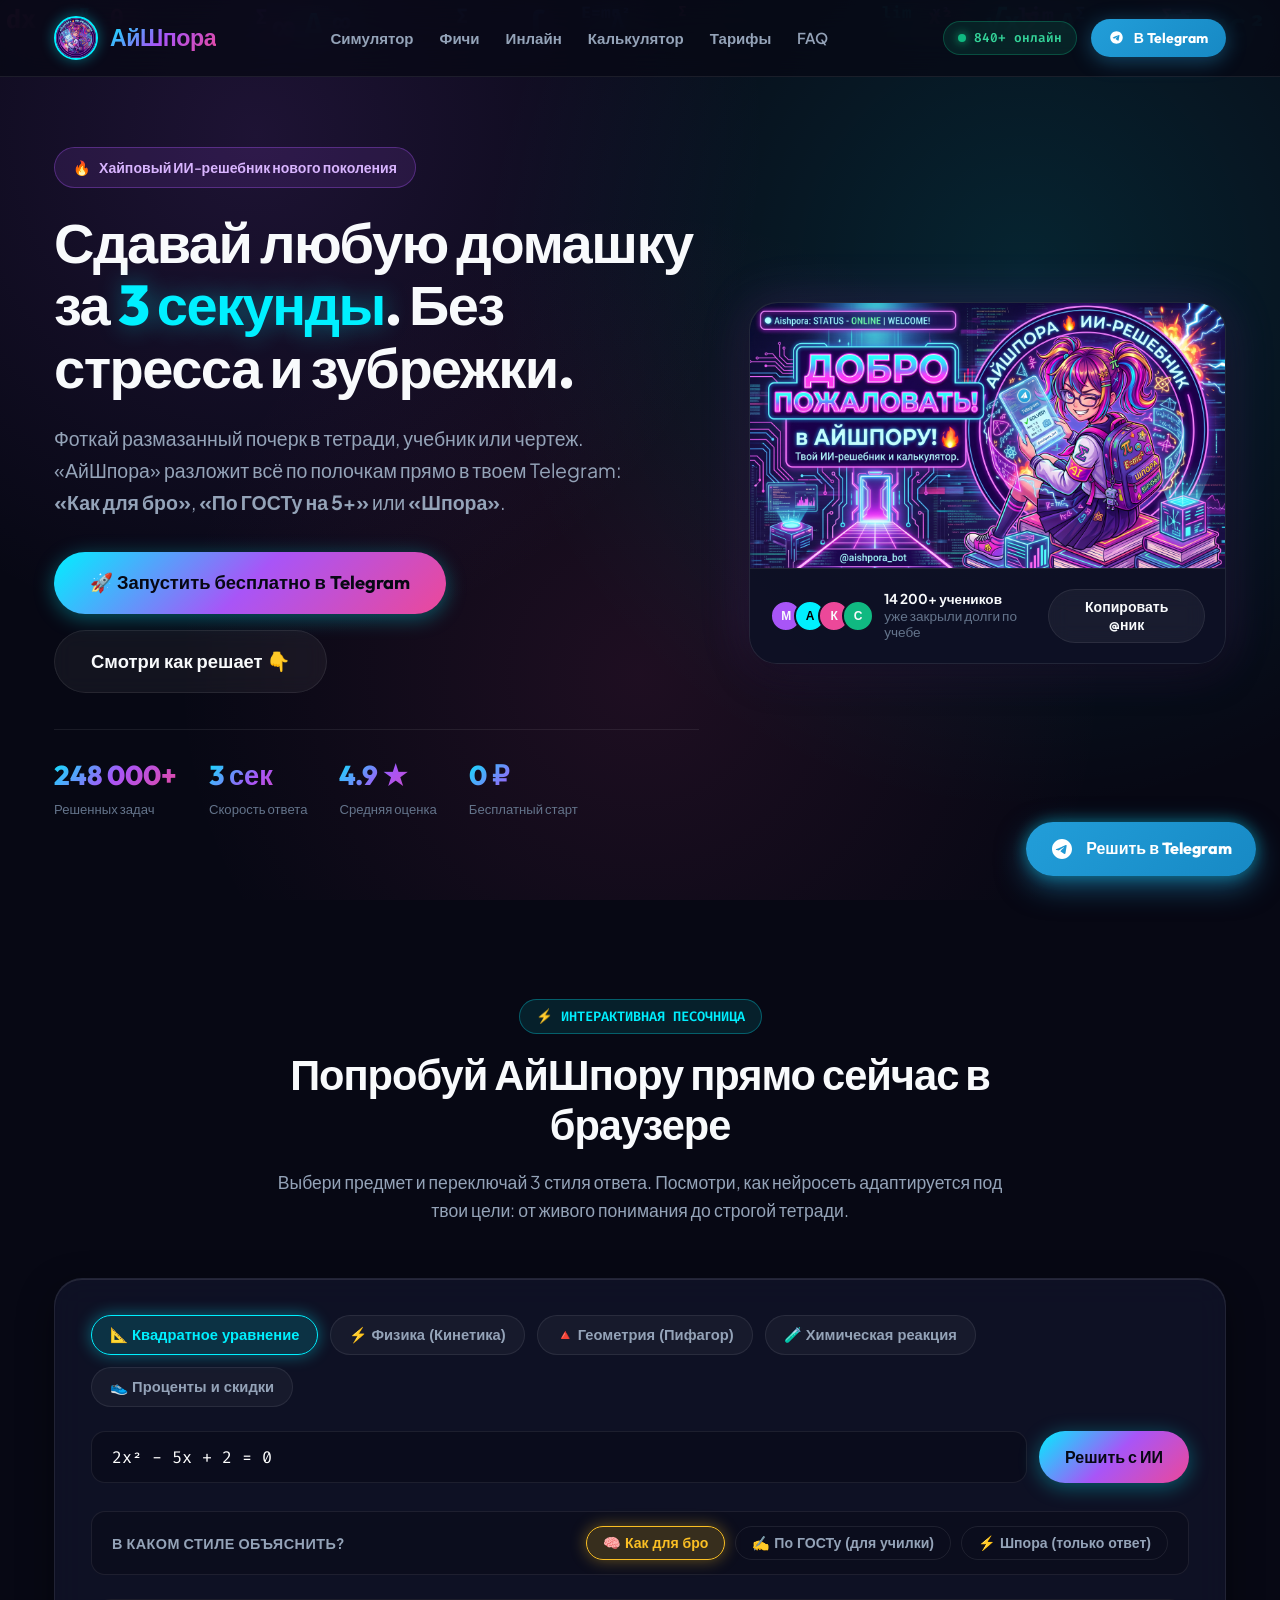
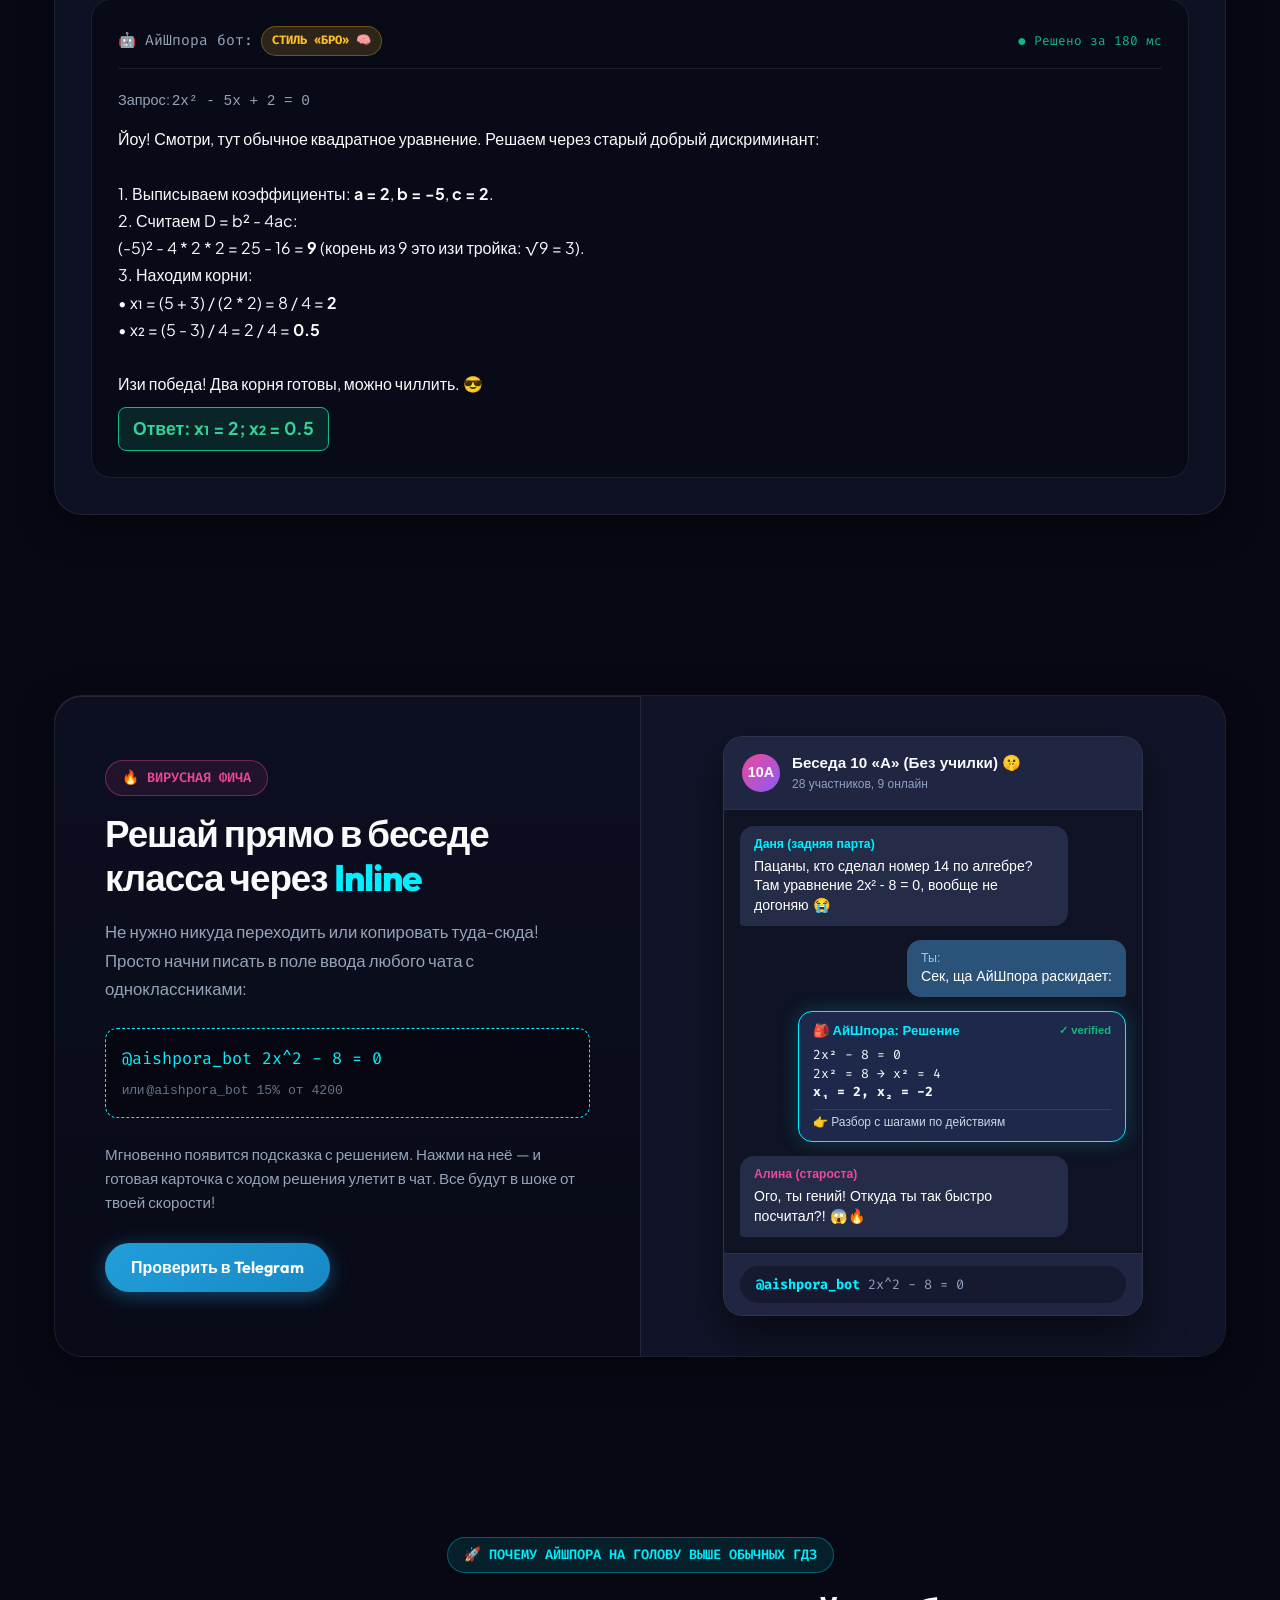
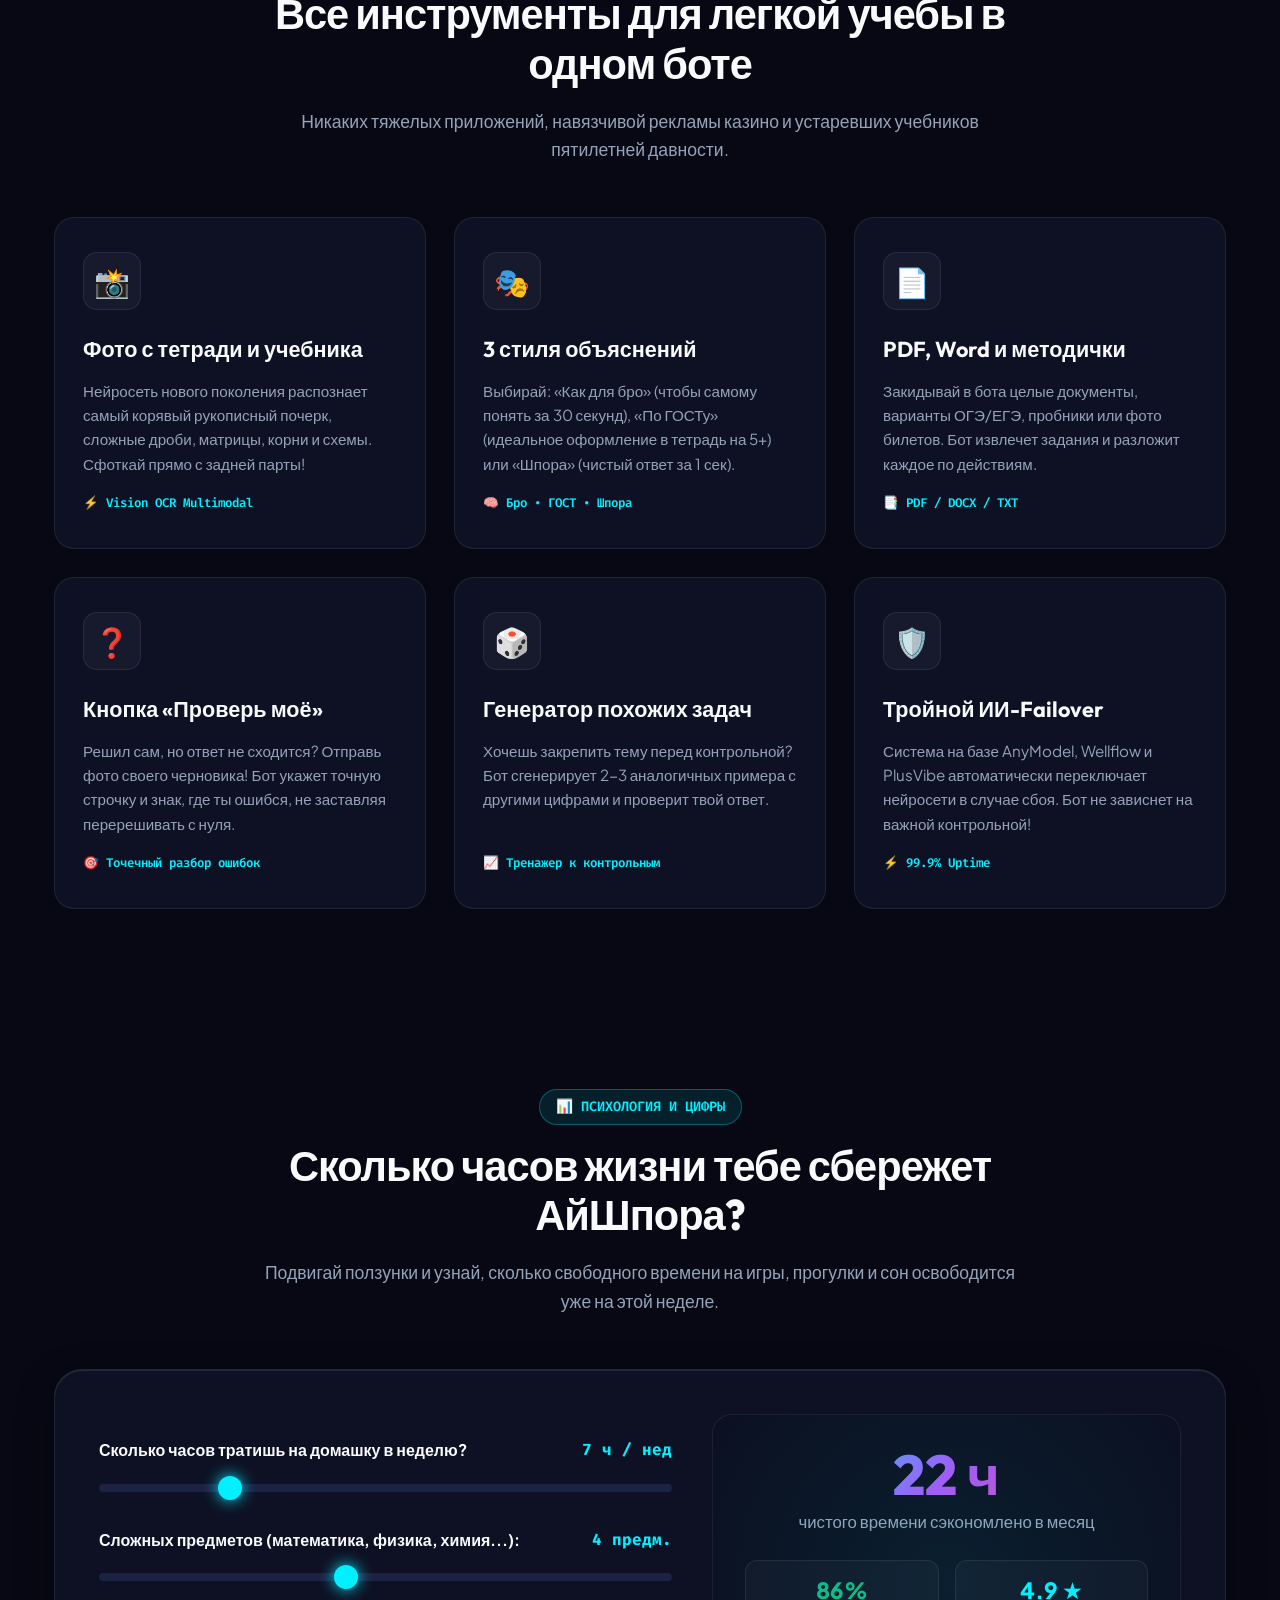
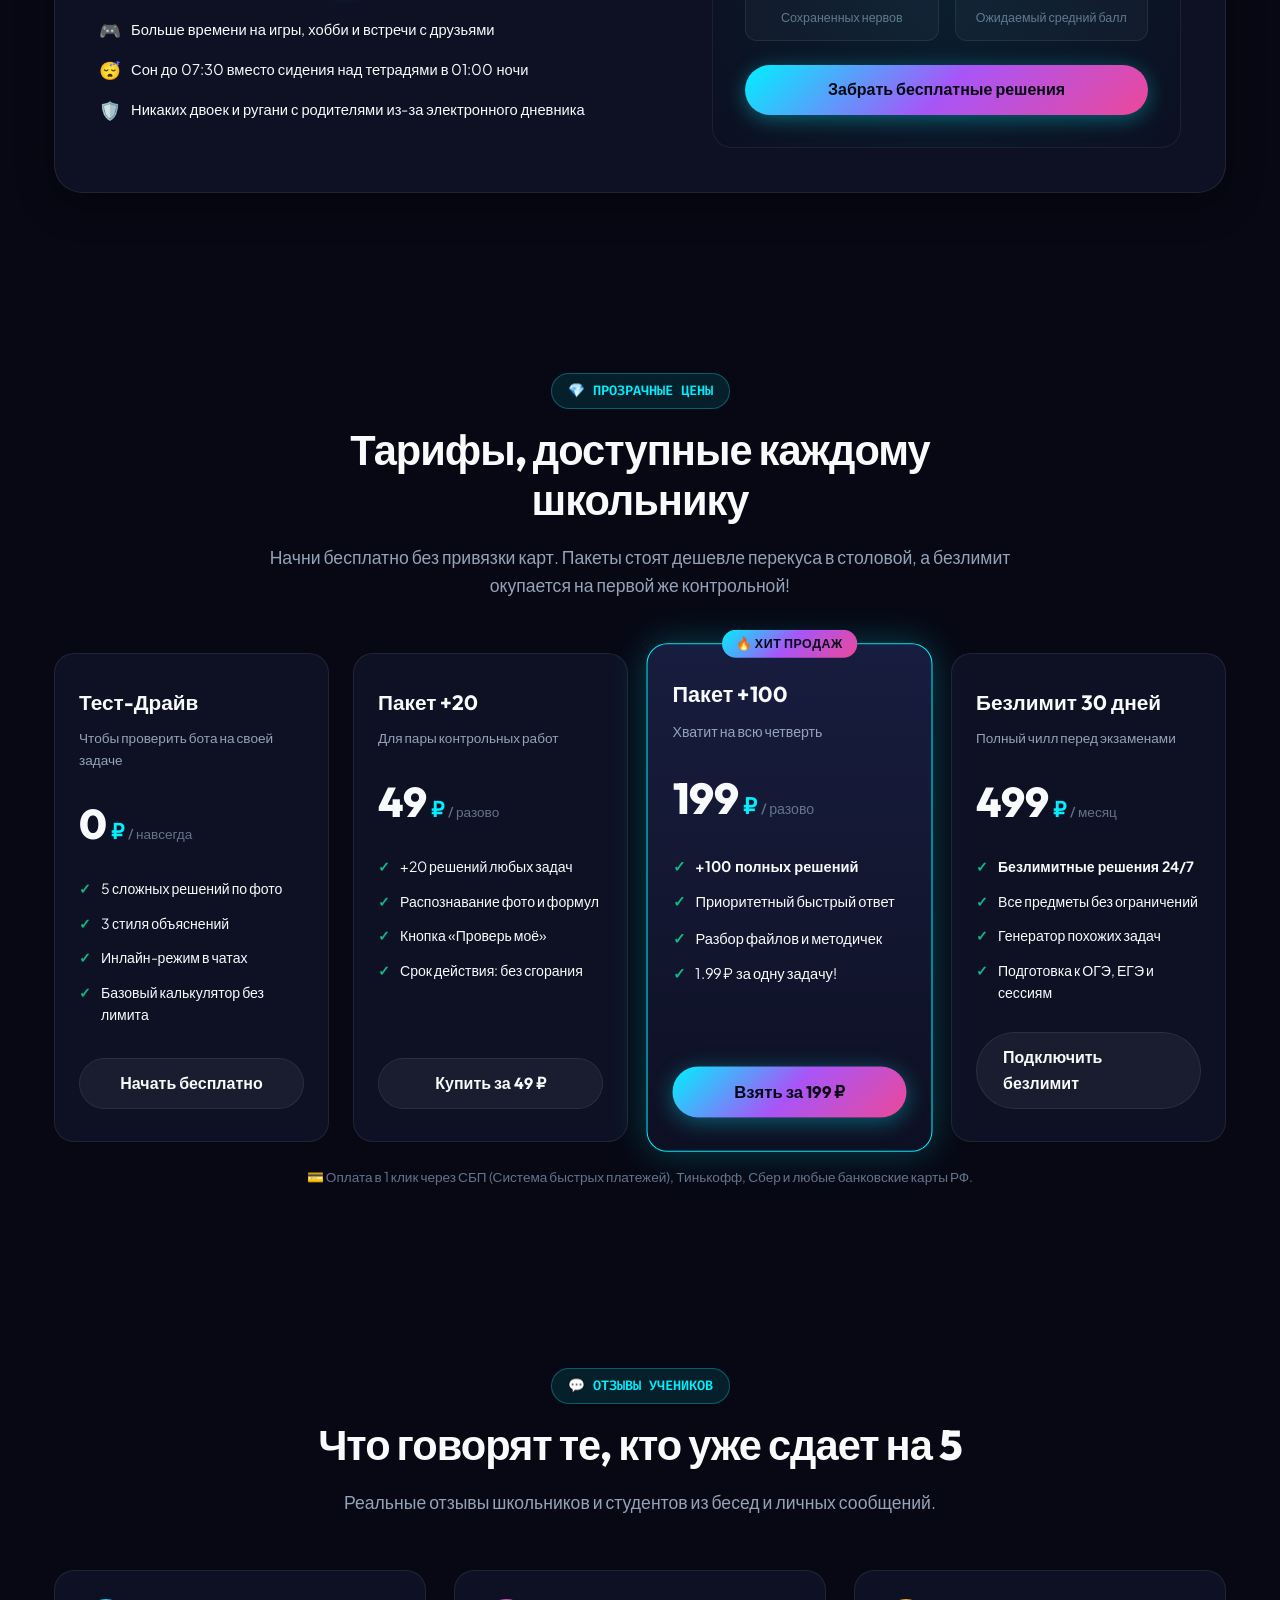
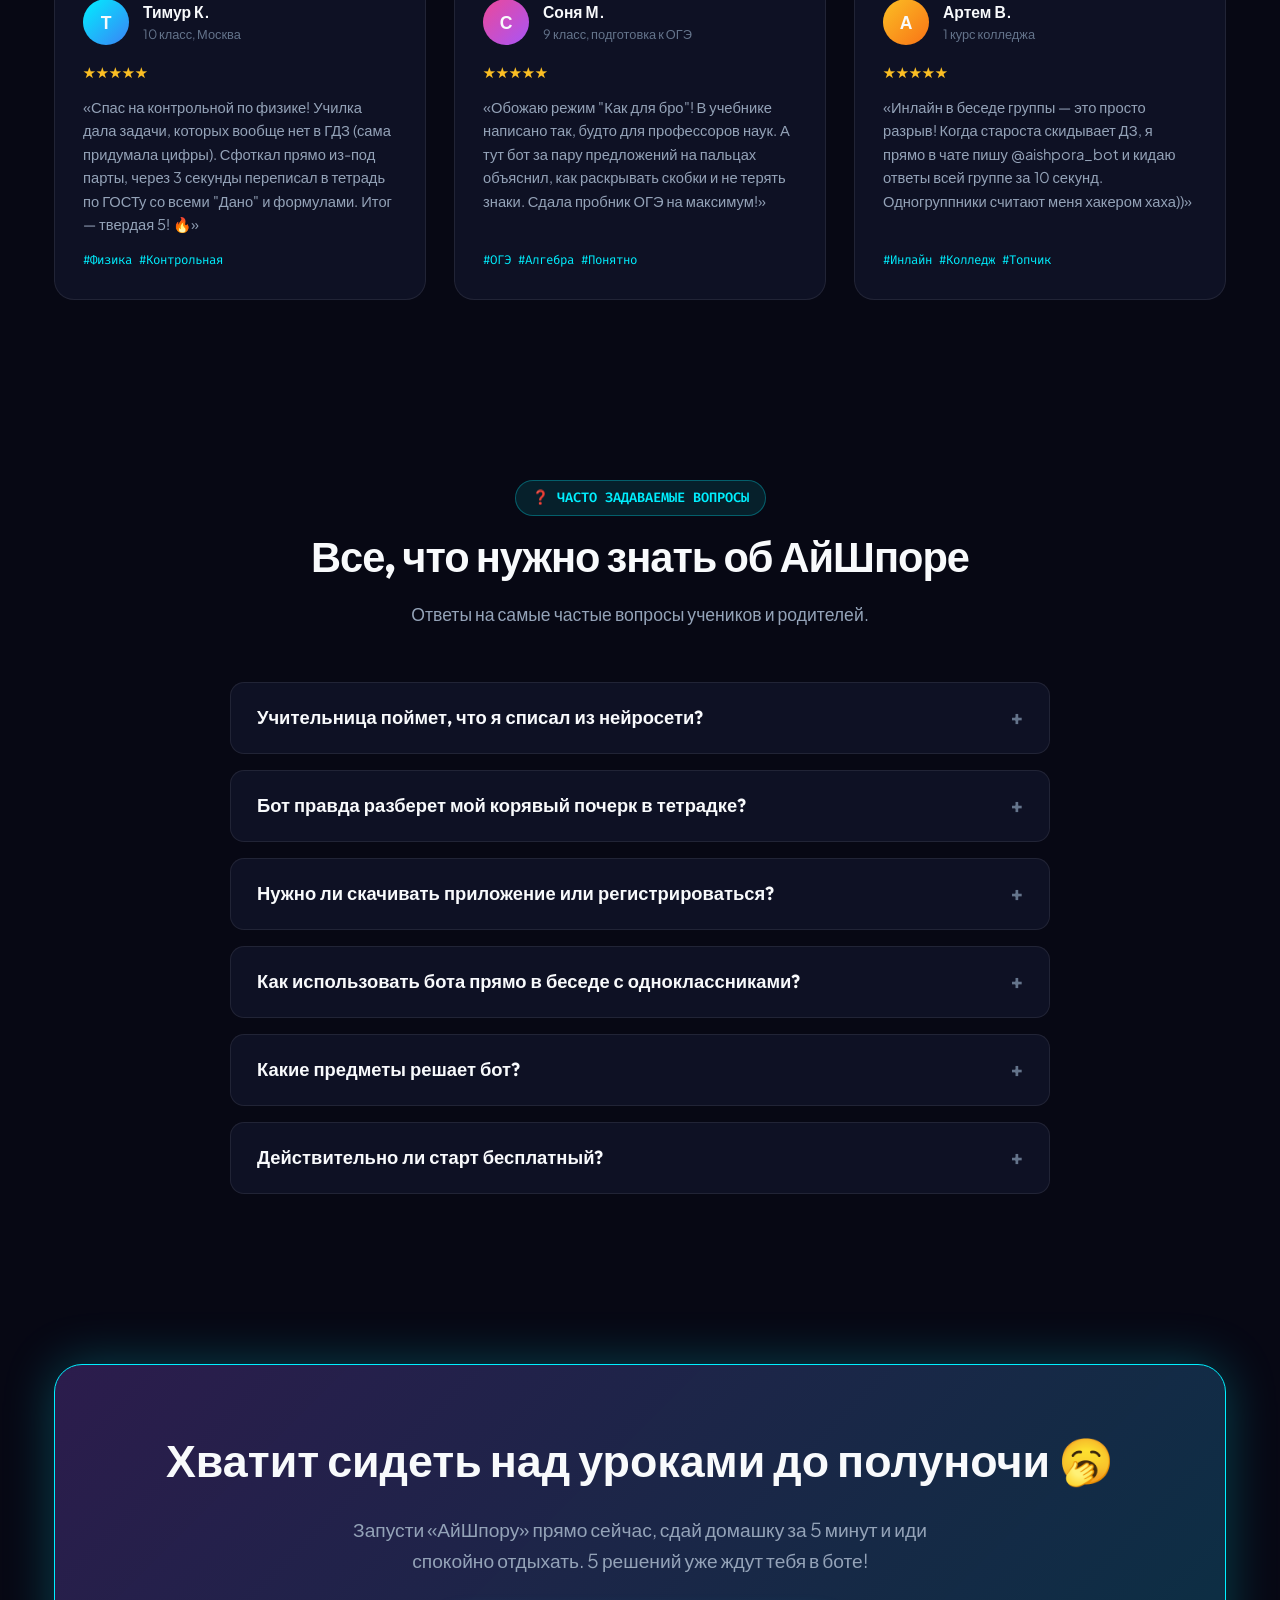
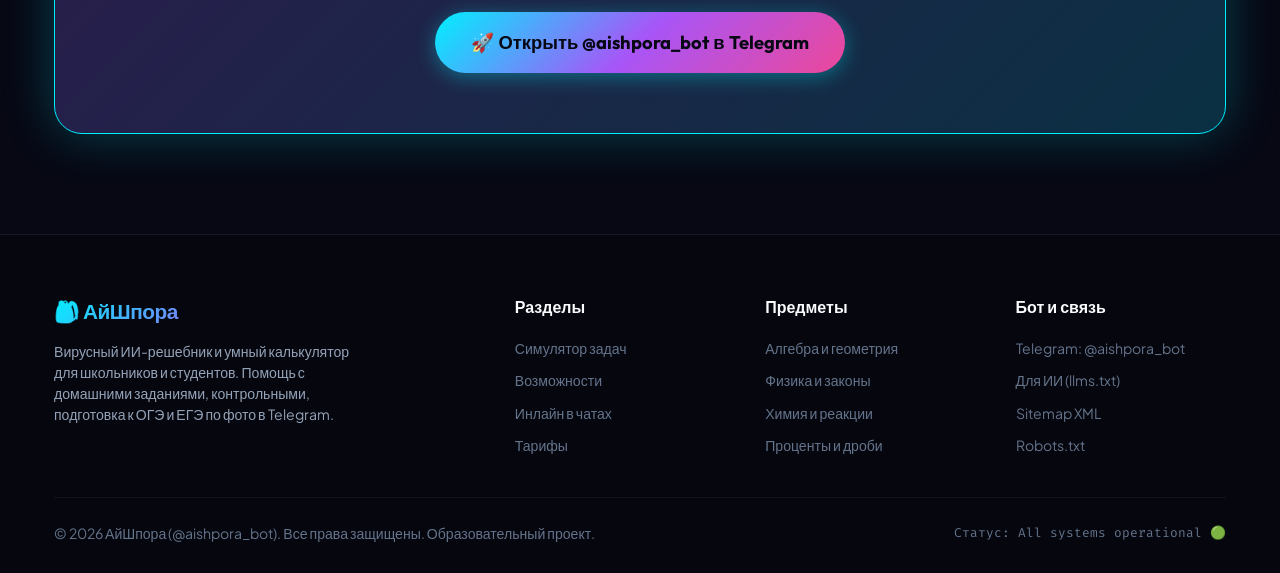
==== index.html @ 575cf28e "feat: initial release of AI Shpora landing page" ====
<!DOCTYPE html>
<html lang="ru">
<head>
  <meta charset="UTF-8">
  <meta name="viewport" content="width=device-width, initial-scale=1.0, maximum-scale=5.0">
  <title>АйШпора (@aishpora_bot) — ИИ-Решебник и Калькулятор по фото в Telegram | ГДЗ с объяснением</title>
  
  <!-- SEO Meta Tags -->
  <meta name="description" content="Умный Telegram-бот «АйШпора» решает алгебру, геометрию, физику и химию за 3 секунды по фото тетради или прямо в чате класса! 3 стиля решения: на пальцах для бро, по ГОСТу для тетради и быстрая шпора. 5 решений бесплатно!">
  <meta name="keywords" content="решебник онлайн, гдз по фото, решение задач по фото, ии калькулятор, решебник телеграм, айшпора бот, бот решебник в чат, решение задач с шагами, подготовка к огэ егэ, решение физики химии геометрии">
  <meta name="author" content="АйШпора">
  <meta name="robots" content="index, follow, max-image-preview:large, max-snippet:-1, max-video-preview:-1">
  <link rel="canonical" href="https://aishpora.ru/">

  <!-- OpenGraph / Social Meta Tags -->
  <meta property="og:type" content="website">
  <meta property="og:site_name" content="АйШпора">
  <meta property="og:title" content="АйШпора — Вирусный ИИ-Решебник и Калькулятор по фото в Telegram">
  <meta property="og:description" content="Фоткай задачу из тетради — получай решение за 3 секунды в 3 стилях: «Как для бро», «По ГОСТу» или «Шпора». Работает прямо в Telegram!">
  <meta property="og:image" content="Gemini_Generated_Image_rgvzztrgvzztrgvz.jpg">
  <meta property="og:image:width" content="1200">
  <meta property="og:image:height" content="675">
  <meta property="og:url" content="https://aishpora.ru/">
  <meta property="og:locale" content="ru_RU">

  <!-- Twitter Card -->
  <meta name="twitter:card" content="summary_large_image">
  <meta name="twitter:title" content="АйШпора (@aishpora_bot) — ИИ-Решебник в Telegram">
  <meta name="twitter:description" content="Решай домашки, контрольные и тесты по фото за 3 секунды. Бесплатный старт!">
  <meta name="twitter:image" content="Gemini_Generated_Image_rgvzztrgvzztrgvz.jpg">

  <!-- Favicon Package -->
  <link rel="icon" type="image/x-icon" href="favicon.ico">
  <link rel="icon" type="image/svg+xml" href="favicon.svg">
  <link rel="icon" type="image/png" sizes="16x16" href="favicon-16x16.png">
  <link rel="icon" type="image/png" sizes="32x32" href="favicon-32x32.png">
  <link rel="icon" type="image/png" sizes="48x48" href="favicon-48x48.png">
  <link rel="icon" type="image/png" sizes="64x64" href="favicon-64x64.png">
  <link rel="icon" type="image/png" sizes="128x128" href="favicon-128x128.png">
  <link rel="icon" type="image/png" sizes="256x256" href="favicon-256x256.png">
  <link rel="apple-touch-icon" sizes="192x192" href="android-chrome-192x192.png">
  <link rel="apple-touch-icon" sizes="512x512" href="android-chrome-512x512.png">
  <link rel="manifest" href="site.webmanifest">
  <meta name="theme-color" content="#070814">

  <!-- Google Fonts Preconnect -->
  <link rel="preconnect" href="https://fonts.googleapis.com">
  <link rel="preconnect" href="https://fonts.gstatic.com" crossorigin>
  <link href="https://fonts.googleapis.com/css2?family=Fira+Code:wght@400;600&family=Outfit:wght@500;700;800;900&family=Plus+Jakarta+Sans:wght@400;500;600;700&display=swap" rel="stylesheet">

  <!-- Main Stylesheet -->
  <link rel="stylesheet" href="style.css">

  <!-- Schema.org Structured Data (JSON-LD) for SEO & AI Crawlers -->
  <script type="application/ld+json">
  {
    "@context": "https://schema.org",
    "@graph": [
      {
        "@type": "SoftwareApplication",
        "@id": "https://aishpora.ru/#app",
        "name": "АйШпора (AI Shpora)",
        "alternateName": "@aishpora_bot",
        "applicationCategory": "EducationalApplication",
        "operatingSystem": "Telegram, Web, Android, iOS, Windows, macOS",
        "url": "https://t.me/aishpora_bot",
        "image": "https://aishpora.ru/Gemini_Generated_Image_87pvtq87pvtq87pv.jpg",
        "description": "Вирусный ИИ-решебник и умный калькулятор в Telegram. Мгновенное решение математики, физики, химии и геометрии по фото тетрадей и в инлайн-режиме.",
        "offers": {
          "@type": "AggregateOffer",
          "lowPrice": "0",
          "highPrice": "499",
          "priceCurrency": "RUB",
          "offerCount": "4"
        },
        "aggregateRating": {
          "@type": "AggregateRating",
          "ratingValue": "4.9",
          "reviewCount": "1420",
          "bestRating": "5",
          "worstRating": "1"
        }
      },
      {
        "@type": "FAQPage",
        "@id": "https://aishpora.ru/#faq",
        "mainEntity": [
          {
            "@type": "Question",
            "name": "Учитель поймет, что я списал задачу из нейросети?",
            "acceptedAnswer": {
              "@type": "Answer",
              "text": "Нет! Режим «По ГОСТу» оформляет решение строго по правилам школьных учебников: с блоками «Дано», «Найти», формулами, подробными действиями и размерностями единиц измерения. А в режиме «Как для бро» ты сможешь за 30 секунд понять суть решения и уверенно ответить у доски."
            }
          },
          {
            "@type": "Question",
            "name": "Бот действительно распознает неразборчивый почерк в тетради?",
            "acceptedAnswer": {
              "@type": "Answer",
              "text": "Да! АйШпора использует мультимодальный каскад передовых ИИ-моделей (Vision AI), обученных на тысячах снимков школьных тетрадей в клетку и линейку, смазанных фото с задней парты и сложных математических графиков."
            }
          },
          {
            "@type": "Question",
            "name": "Как работает инлайн-режим в групповом чате с одноклассниками?",
            "acceptedAnswer": {
              "@type": "Answer",
              "text": "В любом чате Telegram начни писать @aishpora_bot и через пробел введи уравнение (например: @aishpora_bot 2x^2 - 8 = 0). Появится всплывающая подсказка с решением — нажми на неё, и карточка с ответом мгновенно отправится в беседу!"
            }
          },
          {
            "@type": "Question",
            "name": "Какие школьные и студенческие предметы поддерживает бот?",
            "acceptedAnswer": {
              "@type": "Answer",
              "text": "АйШпора решает математику, алгебру, геометрию (включая чертежи), физику (все разделы), химию (уравнивание реакций и расчет молярных масс), высшую математику (производные, интегралы, пределы), а также финансовые проценты и пропорции."
            }
          },
          {
            "@type": "Question",
            "name": "Сколько стоит использование АйШпоры?",
            "acceptedAnswer": {
              "@type": "Answer",
              "text": "При регистрации ты сразу получаешь 5 полных подробных решений бесплатно, а базовый калькулятор и простые вычисления бесплатны навсегда. Дополнительные пакеты стоят от 49 ₽ за 20 задач до 499 ₽ за полный месячный безлимит."
            }
          }
        ]
      },
      {
        "@type": "HowTo",
        "name": "Как решить задачу с помощью Telegram-бота АйШпора за 3 шага",
        "step": [
          {
            "@type": "HowToStep",
            "name": "Открой бота в Telegram",
            "text": "Перейди по ссылке @aishpora_bot и нажми Start."
          },
          {
            "@type": "HowToStep",
            "name": "Сделай фото или отправь условие",
            "text": "Сфотографируй тетрадь, учебник или напиши пример текстом."
          },
          {
            "@type": "HowToStep",
            "name": "Выбери стиль объяснения",
            "text": "Выбери «Бро» для быстрого понимания, «ГОСТ» для идеального оформления в тетрадь или «Шпору» для мгновенного ответа."
          }
        ]
      }
    ]
  }
  </script>
</head>
<body>

  <!-- Animated Floating Math Background -->
  <div class="math-bg-grid" id="mathBgGrid" aria-hidden="true"></div>

  <!-- Header -->
  <header class="header">
    <div class="container header-inner">
      <a href="/" class="brand-logo" title="АйШпора — ИИ-Решебник">
        <img src="Gemini_Generated_Image_87pvtq87pvtq87pv.jpg" alt="Логотип АйШпора" class="brand-badge-img">
        <span class="brand-name">АйШпора</span>
      </a>

      <!-- Desktop & Mobile Navigation Menu -->
      <ul class="nav-menu" id="navMenu">
        <li><a href="#simulator" class="nav-link">Симулятор</a></li>
        <li><a href="#features" class="nav-link">Фичи</a></li>
        <li><a href="#inline" class="nav-link">Инлайн</a></li>
        <li><a href="#calculator" class="nav-link">Калькулятор</a></li>
        <li><a href="#tariffs" class="nav-link">Тарифы</a></li>
        <li><a href="#faq" class="nav-link">FAQ</a></li>
        <li class="mobile-menu-extra">
          <div class="live-pill mobile-live-pill" title="Бот доступен 24/7">
            <span class="pulse-dot"></span>
            <span>840+ онлайн</span>
          </div>
          <a href="https://t.me/aishpora_bot" target="_blank" rel="noopener noreferrer" class="btn btn-primary" style="width: 100%; margin-top: 10px;">
            <span>🚀 Открыть бота в Telegram</span>
          </a>
        </li>
      </ul>

      <!-- Header Actions -->
      <div class="header-actions">
        <div class="live-pill header-live-pill" title="Бот доступен 24/7">
          <span class="pulse-dot"></span>
          <span>840+ онлайн</span>
        </div>
        <a href="https://t.me/aishpora_bot" target="_blank" rel="noopener noreferrer" class="btn btn-telegram btn-sm header-tg-btn" title="Запустить в Telegram">
          <svg width="15" height="15" viewBox="0 0 24 24" fill="currentColor" aria-hidden="true">
            <path d="M12 2C6.48 2 2 6.48 2 12s4.48 10 10 10 10-4.48 10-10S17.52 2 12 2zm4.64 6.8c-.15 1.58-.8 5.42-1.13 7.19-.14.75-.42 1-.68 1.03-.58.05-1.02-.38-1.58-.75-.88-.58-1.38-.94-2.23-1.5-.99-.65-.35-1.01.22-1.59.15-.15 2.71-2.48 2.76-2.69a.2.2 0 00-.05-.18c-.06-.05-.14-.03-.21-.02-.09.02-1.49.95-4.22 2.79-.4.27-.76.41-1.08.4-.36-.01-1.04-.2-1.55-.37-.63-.2-1.12-.31-1.08-.66.02-.18.27-.36.75-.55 2.92-1.27 4.86-2.11 5.83-2.51 2.78-1.16 3.35-1.36 3.73-1.36.08 0 .27.02.39.12.1.08.13.19.14.27-.01.06.01.24 0 .38z"/>
          </svg>
          <span class="tg-btn-label">В Telegram</span>
        </a>
        <button class="mobile-toggle" id="mobileNavToggle" aria-label="Открыть меню">☰</button>
      </div>
    </div>
  </header>

  <main>
    <!-- ==========================================================================
         HERO SECTION
         ========================================================================== -->
    <section class="hero-section">
      <div class="container hero-grid">
        <div class="hero-text-col">
          <div class="hero-badge-top">
            <span>🔥</span>
            <span>Хайповый ИИ-решебник нового поколения</span>
          </div>

          <h1 class="hero-title">
            Сдавай любую домашку за <span class="glow-cyan">3 секунды</span>. Без стресса и зубрежки.
          </h1>

          <p class="hero-subtitle">
            Фоткай размазанный почерк в тетради, учебник или чертеж. «АйШпора» разложит всё по полочкам прямо в твоем Telegram: <b>«Как для бро»</b>, <b>«По ГОСТу на 5+»</b> или <b>«Шпора»</b>.
          </p>

          <div class="hero-cta-group">
            <a href="https://t.me/aishpora_bot" target="_blank" rel="noopener noreferrer" class="btn btn-primary btn-lg" id="heroTelegramBtn">
              <span>🚀 Запустить бесплатно в Telegram</span>
            </a>
            <a href="#simulator" class="btn btn-outline btn-lg">
              <span>Смотри как решает 👇</span>
            </a>
          </div>

          <div class="hero-metrics">
            <div class="metric-item">
              <span class="metric-val">248 000+</span>
              <span class="metric-lbl">Решенных задач</span>
            </div>
            <div class="metric-item">
              <span class="metric-val">3 сек</span>
              <span class="metric-lbl">Скорость ответа</span>
            </div>
            <div class="metric-item">
              <span class="metric-val">4.9 ★</span>
              <span class="metric-lbl">Средняя оценка</span>
            </div>
            <div class="metric-item">
              <span class="metric-val">0 ₽</span>
              <span class="metric-lbl">Бесплатный старт</span>
            </div>
          </div>
        </div>

        <!-- Hero Graphic Showcase -->
        <div class="hero-media-wrapper">
          <div class="hero-banner-card">
            <img src="Gemini_Generated_Image_rgvzztrgvzztrgvz.jpg" alt="Добро пожаловать в АйШпору — Твой ИИ решебник и калькулятор" class="hero-banner-img" loading="eager">
            <div class="hero-card-meta">
              <div class="user-count-pill">
                <div class="avatar-stack">
                  <div class="av-placeholder" style="background: #a855f7;">М</div>
                  <div class="av-placeholder" style="background: #00f0ff; color:#000;">А</div>
                  <div class="av-placeholder" style="background: #ec4899;">К</div>
                  <div class="av-placeholder" style="background: #10b981;">С</div>
                </div>
                <div style="font-size: 0.85rem; line-height: 1.2;">
                  <strong style="color: var(--text-main);">14 200+ учеников</strong><br>
                  <span style="color: var(--text-dim);">уже закрыли долги по учебе</span>
                </div>
              </div>
              <button class="btn btn-outline btn-sm" data-copy="@aishpora_bot" title="Скопировать ник бота">
                <span>Копировать @ник</span>
              </button>
            </div>
          </div>
        </div>
      </div>
    </section>

    <!-- ==========================================================================
         LIVE SIMULATOR SECTION ("ПОПРОБУЙ ПРЯМО ЗДЕСЬ")
         ========================================================================== -->
    <section id="simulator" class="section">
      <div class="container">
        <div class="section-header">
          <div class="section-badge">⚡ Интерактивная песочница</div>
          <h2 class="section-title">Попробуй АйШпору прямо сейчас в браузере</h2>
          <p class="section-desc">
            Выбери предмет и переключай 3 стиля ответа. Посмотри, как нейросеть адаптируется под твои цели: от живого понимания до строгой тетради.
          </p>
        </div>

        <div class="simulator-box">
          <!-- Subject Select Tabs -->
          <div class="simulator-tabs" role="tablist">
            <button class="sim-tab-btn active" data-subject="algebra" role="tab">📐 Квадратное уравнение</button>
            <button class="sim-tab-btn" data-subject="physics" role="tab">⚡ Физика (Кинетика)</button>
            <button class="sim-tab-btn" data-subject="geometry" role="tab">🔺 Геометрия (Пифагор)</button>
            <button class="sim-tab-btn" data-subject="chemistry" role="tab">🧪 Химическая реакция</button>
            <button class="sim-tab-btn" data-subject="percent" role="tab">👟 Проценты и скидки</button>
          </div>

          <!-- Input Display -->
          <div class="sim-input-row">
            <input type="text" id="simInput" class="sim-input" value="2x² - 5x + 2 = 0" aria-label="Условие задачи">
            <button id="simSolveBtn" class="btn btn-primary">
              <span>Решить с ИИ</span>
            </button>
          </div>

          <!-- Style Switcher Bar -->
          <div class="style-switch-bar">
            <span class="style-switch-label">В каком стиле объяснить?</span>
            <div class="style-buttons-group">
              <button class="style-btn active" data-mode="bro">
                <span>🧠 Как для бро</span>
              </button>
              <button class="style-btn" data-mode="gost">
                <span>✍️ По ГОСТу (для училки)</span>
              </button>
              <button class="style-btn" data-mode="shpora">
                <span>⚡ Шпора (только ответ)</span>
              </button>
            </div>
          </div>

          <!-- Output Box -->
          <div class="sim-output-card" aria-live="polite">
            <div class="sim-output-header">
              <div class="sim-output-title">
                <span>🤖 АйШпора бот:</span>
                <span id="simBadgeMode" class="sim-badge-mode bro">Стиль «Бро» 🧠</span>
              </div>
              <span style="font-size: 0.8rem; color: var(--neon-emerald); font-family: var(--font-mono);">● Решено за 180 мс</span>
            </div>
            <div id="simContentBody" class="sim-content-body">
              <!-- Dynamically populated by script.js -->
            </div>
          </div>
        </div>
      </div>
    </section>

    <!-- ==========================================================================
         INLINE IN CHAT SECTION (VIRAL HIT IN CLASSROOM CHATS)
         ========================================================================== -->
    <section id="inline" class="section">
      <div class="container">
        <div class="inline-showcase">
          <div class="inline-grid">
            <div class="inline-text-side">
              <div class="section-badge" style="color: var(--neon-pink); border-color: rgba(236, 72, 153, 0.4); background: rgba(236, 72, 153, 0.1);">
                🔥 Вирусная фича
              </div>
              <h2 class="section-title" style="font-size: 2.3rem;">
                Решай прямо в беседе класса через <span style="color: var(--neon-cyan);">Inline</span>
              </h2>
              <p style="color: var(--text-muted); font-size: 1.05rem; line-height: 1.7; margin-bottom: 24px;">
                Не нужно никуда переходить или копировать туда-сюда! Просто начни писать в поле ввода любого чата с одноклассниками:
              </p>
              <div style="background: rgba(0,0,0,0.4); border: 1px dashed var(--neon-cyan); border-radius: 12px; padding: 16px; margin-bottom: 24px;">
                <code style="font-family: var(--font-mono); color: var(--neon-cyan); font-size: 1.05rem; display: block;">
                  @aishpora_bot 2x^2 - 8 = 0
                </code>
                <span style="font-size: 0.82rem; color: var(--text-dim); margin-top: 6px; display: block;">
                  или <code>@aishpora_bot 15% от 4200</code>
                </span>
              </div>
              <p style="color: var(--text-muted); font-size: 0.95rem; margin-bottom: 28px;">
                Мгновенно появится подсказка с решением. Нажми на неё — и готовая карточка с ходом решения улетит в чат. Все будут в шоке от твоей скорости!
              </p>
              <a href="https://t.me/aishpora_bot" target="_blank" rel="noopener noreferrer" class="btn btn-telegram">
                <span>Проверить в Telegram</span>
              </a>
            </div>

            <!-- Telegram Chat Visualization -->
            <div class="inline-chat-side">
              <div class="tg-mockup">
                <div class="tg-header">
                  <div class="tg-header-avatar">10А</div>
                  <div class="tg-header-info">
                    <div class="tg-chat-title">Беседа 10 «А» (Без училки) 🤫</div>
                    <div class="tg-chat-sub">28 участников, 9 онлайн</div>
                  </div>
                </div>
                <div class="tg-messages-area">
                  <div class="tg-msg incoming">
                    <div class="tg-msg-sender">Даня (задняя парта)</div>
                    <div>Пацаны, кто сделал номер 14 по алгебре? Там уравнение 2x² - 8 = 0, вообще не догоняю 😭</div>
                  </div>
                  <div class="tg-msg outgoing">
                    <div style="color: #93c5fd; font-size: 0.78rem;">Ты:</div>
                    <div>Сек, ща АйШпора раскидает:</div>
                  </div>
                  <div class="tg-msg solution-card">
                    <div style="display: flex; align-items: center; gap: 6px; margin-bottom: 6px; color: var(--neon-cyan); font-weight: 700; font-size: 0.82rem;">
                      <span>🎒 АйШпора: Решение</span>
                      <span style="margin-left: auto; font-size: 0.7rem; color: #10b981;">✓ verified</span>
                    </div>
                    <div style="font-family: var(--font-mono); font-size: 0.82rem; line-height: 1.4;">
                      2x² - 8 = 0<br>
                      2x² = 8 → x² = 4<br>
                      <strong>x₁ = 2, x₂ = -2</strong>
                    </div>
                    <div style="margin-top: 8px; font-size: 0.75rem; color: #cbd5e1; border-top: 1px solid rgba(255,255,255,0.1); padding-top: 4px;">
                      👉 Разбор с шагами по действиям
                    </div>
                  </div>
                  <div class="tg-msg incoming" style="align-self: flex-start;">
                    <div class="tg-msg-sender" style="color: #ec4899;">Алина (староста)</div>
                    <div>Ого, ты гений! Откуда ты так быстро посчитал?! 😱🔥</div>
                  </div>
                </div>
                <div class="tg-input-bar">
                  <div class="tg-input-fake">
                    <span>@aishpora_bot</span> 2x^2 - 8 = 0
                  </div>
                </div>
              </div>
            </div>
          </div>
        </div>
      </div>
    </section>

    <!-- ==========================================================================
         FEATURES SECTION
         ========================================================================== -->
    <section id="features" class="section">
      <div class="container">
        <div class="section-header">
          <div class="section-badge">🚀 Почему АйШпора на голову выше обычных ГДЗ</div>
          <h2 class="section-title">Все инструменты для легкой учебы в одном боте</h2>
          <p class="section-desc">
            Никаких тяжелых приложений, навязчивой рекламы казино и устаревших учебников пятилетней давности.
          </p>
        </div>

        <div class="features-grid">
          <!-- Card 1 -->
          <article class="feature-card">
            <div class="feature-icon-box">📸</div>
            <h3 class="feature-title">Фото с тетради и учебника</h3>
            <p class="feature-text">
              Нейросеть нового поколения распознает самый корявый рукописный почерк, сложные дроби, матрицы, корни и схемы. Сфоткай прямо с задней парты!
            </p>
            <span class="feature-badge">⚡ Vision OCR Multimodal</span>
          </article>

          <!-- Card 2 -->
          <article class="feature-card">
            <div class="feature-icon-box">🎭</div>
            <h3 class="feature-title">3 стиля объяснений</h3>
            <p class="feature-text">
              Выбирай: «Как для бро» (чтобы самому понять за 30 секунд), «По ГОСТу» (идеальное оформление в тетрадь на 5+) или «Шпора» (чистый ответ за 1 сек).
            </p>
            <span class="feature-badge">🧠 Бро • ГОСТ • Шпора</span>
          </article>

          <!-- Card 3 -->
          <article class="feature-card">
            <div class="feature-icon-box">📄</div>
            <h3 class="feature-title">PDF, Word и методички</h3>
            <p class="feature-text">
              Закидывай в бота целые документы, варианты ОГЭ/ЕГЭ, пробники или фото билетов. Бот извлечет задания и разложит каждое по действиям.
            </p>
            <span class="feature-badge">📑 PDF / DOCX / TXT</span>
          </article>

          <!-- Card 4 -->
          <article class="feature-card">
            <div class="feature-icon-box">❓</div>
            <h3 class="feature-title">Кнопка «Проверь моё»</h3>
            <p class="feature-text">
              Решил сам, но ответ не сходится? Отправь фото своего черновика! Бот укажет точную строчку и знак, где ты ошибся, не заставляя перерешивать с нуля.
            </p>
            <span class="feature-badge">🎯 Точечный разбор ошибок</span>
          </article>

          <!-- Card 5 -->
          <article class="feature-card">
            <div class="feature-icon-box">🎲</div>
            <h3 class="feature-title">Генератор похожих задач</h3>
            <p class="feature-text">
              Хочешь закрепить тему перед контрольной? Бот сгенерирует 2-3 аналогичных примера с другими цифрами и проверит твой ответ.
            </p>
            <span class="feature-badge">📈 Тренажер к контрольным</span>
          </article>

          <!-- Card 6 -->
          <article class="feature-card">
            <div class="feature-icon-box">🛡️</div>
            <h3 class="feature-title">Тройной ИИ-Failover</h3>
            <p class="feature-text">
              Система на базе AnyModel, Wellflow и PlusVibe автоматически переключает нейросети в случае сбоя. Бот не зависнет на важной контрольной!
            </p>
            <span class="feature-badge">⚡ 99.9% Uptime</span>
          </article>
        </div>
      </div>
    </section>

    <!-- ==========================================================================
         TIME & STRESS SAVED CALCULATOR (GAMIFIED)
         ========================================================================== -->
    <section id="calculator" class="section">
      <div class="container">
        <div class="section-header">
          <div class="section-badge">📊 Психология и цифры</div>
          <h2 class="section-title">Сколько часов жизни тебе сбережет АйШпора?</h2>
          <p class="section-desc">
            Подвигай ползунки и узнай, сколько свободного времени на игры, прогулки и сон освободится уже на этой неделе.
          </p>
        </div>

        <div class="calc-card">
          <div class="calc-controls-col">
            <div class="calc-control-group">
              <div class="calc-label-row">
                <span>Сколько часов тратишь на домашку в неделю?</span>
                <span class="calc-value-badge" id="calcHwVal">7 ч / нед</span>
              </div>
              <input type="range" min="2" max="25" value="7" class="calc-slider" id="calcHwHours" aria-label="Часы на домашку">
            </div>

            <div class="calc-control-group">
              <div class="calc-label-row">
                <span>Сложных предметов (математика, физика, химия...):</span>
                <span class="calc-value-badge" id="calcSubVal">4 предм.</span>
              </div>
              <input type="range" min="1" max="8" value="4" class="calc-slider" id="calcSubjects" aria-label="Количество предметов">
            </div>

            <div class="calc-perks-list">
              <div class="calc-perk-item">
                <span class="icon">🎮</span>
                <span>Больше времени на игры, хобби и встречи с друзьями</span>
              </div>
              <div class="calc-perk-item">
                <span class="icon">😴</span>
                <span>Сон до 07:30 вместо сидения над тетрадями в 01:00 ночи</span>
              </div>
              <div class="calc-perk-item">
                <span class="icon">🛡️</span>
                <span>Никаких двоек и ругани с родителями из-за электронного дневника</span>
              </div>
            </div>
          </div>

          <div class="calc-results-box">
            <div class="calc-res-big" id="calcResHours">22 ч</div>
            <div class="calc-res-sub">чистого времени сэкономлено в месяц</div>

            <div style="display: grid; grid-template-columns: 1fr 1fr; gap: 16px; margin-bottom: 24px; text-align: center;">
              <div style="background: rgba(255,255,255,0.03); padding: 12px; border-radius: 12px; border: 1px solid var(--border-subtle);">
                <div style="font-size: 1.4rem; font-weight: 800; color: #10b981;" id="calcResNerves">85%</div>
                <div style="font-size: 0.78rem; color: var(--text-dim);">Сохраненных нервов</div>
              </div>
              <div style="background: rgba(255,255,255,0.03); padding: 12px; border-radius: 12px; border: 1px solid var(--border-subtle);">
                <div style="font-size: 1.4rem; font-weight: 800; color: var(--neon-cyan);" id="calcResRating">4.9 ★</div>
                <div style="font-size: 0.78rem; color: var(--text-dim);">Ожидаемый средний балл</div>
              </div>
            </div>

            <a href="https://t.me/aishpora_bot" target="_blank" rel="noopener noreferrer" class="btn btn-primary" style="width: 100%;">
              <span>Забрать бесплатные решения</span>
            </a>
          </div>
        </div>
      </div>
    </section>

    <!-- ==========================================================================
         TARIFFS & PRICING
         ========================================================================== -->
    <section id="tariffs" class="section">
      <div class="container">
        <div class="section-header">
          <div class="section-badge">💎 Прозрачные цены</div>
          <h2 class="section-title">Тарифы, доступные каждому школьнику</h2>
          <p class="section-desc">
            Начни бесплатно без привязки карт. Пакеты стоят дешевле перекуса в столовой, а безлимит окупается на первой же контрольной!
          </p>
        </div>

        <div class="pricing-grid">
          <!-- Card 1: Free -->
          <div class="price-card">
            <div class="price-header">
              <div class="price-name">Тест-Драйв</div>
              <div class="price-desc">Чтобы проверить бота на своей задаче</div>
            </div>
            <div class="price-amount">
              0 <span class="price-currency">₽</span>
              <span class="price-period">/ навсегда</span>
            </div>
            <ul class="price-features">
              <li class="price-feature-item active"><span class="check">✓</span> 5 сложных решений по фото</li>
              <li class="price-feature-item active"><span class="check">✓</span> 3 стиля объяснений</li>
              <li class="price-feature-item active"><span class="check">✓</span> Инлайн-режим в чатах</li>
              <li class="price-feature-item active"><span class="check">✓</span> Базовый калькулятор без лимита</li>
            </ul>
            <a href="https://t.me/aishpora_bot" target="_blank" rel="noopener noreferrer" class="btn btn-outline" style="width: 100%;">
              <span>Начать бесплатно</span>
            </a>
          </div>

          <!-- Card 2: +20 Pack -->
          <div class="price-card">
            <div class="price-header">
              <div class="price-name">Пакет +20</div>
              <div class="price-desc">Для пары контрольных работ</div>
            </div>
            <div class="price-amount">
              49 <span class="price-currency">₽</span>
              <span class="price-period">/ разово</span>
            </div>
            <ul class="price-features">
              <li class="price-feature-item active"><span class="check">✓</span> +20 решений любых задач</li>
              <li class="price-feature-item active"><span class="check">✓</span> Распознавание фото и формул</li>
              <li class="price-feature-item active"><span class="check">✓</span> Кнопка «Проверь моё»</li>
              <li class="price-feature-item active"><span class="check">✓</span> Срок действия: без сгорания</li>
            </ul>
            <a href="https://t.me/aishpora_bot" target="_blank" rel="noopener noreferrer" class="btn btn-outline" style="width: 100%;">
              <span>Купить за 49 ₽</span>
            </a>
          </div>

          <!-- Card 3: +100 Pack (POPULAR) -->
          <div class="price-card popular">
            <div class="popular-badge">🔥 Хит продаж</div>
            <div class="price-header">
              <div class="price-name">Пакет +100</div>
              <div class="price-desc">Хватит на всю четверть</div>
            </div>
            <div class="price-amount">
              199 <span class="price-currency">₽</span>
              <span class="price-period">/ разово</span>
            </div>
            <ul class="price-features">
              <li class="price-feature-item active"><span class="check">✓</span> <strong>+100 полных решений</strong></li>
              <li class="price-feature-item active"><span class="check">✓</span> Приоритетный быстрый ответ</li>
              <li class="price-feature-item active"><span class="check">✓</span> Разбор файлов и методичек</li>
              <li class="price-feature-item active"><span class="check">✓</span> 1.99 ₽ за одну задачу!</li>
            </ul>
            <a href="https://t.me/aishpora_bot" target="_blank" rel="noopener noreferrer" class="btn btn-primary" style="width: 100%;">
              <span>Взять за 199 ₽</span>
            </a>
          </div>

          <!-- Card 4: Unlimited -->
          <div class="price-card">
            <div class="price-header">
              <div class="price-name">Безлимит 30 дней</div>
              <div class="price-desc">Полный чилл перед экзаменами</div>
            </div>
            <div class="price-amount">
              499 <span class="price-currency">₽</span>
              <span class="price-period">/ месяц</span>
            </div>
            <ul class="price-features">
              <li class="price-feature-item active"><span class="check">✓</span> <strong>Безлимитные решения 24/7</strong></li>
              <li class="price-feature-item active"><span class="check">✓</span> Все предметы без ограничений</li>
              <li class="price-feature-item active"><span class="check">✓</span> Генератор похожих задач</li>
              <li class="price-feature-item active"><span class="check">✓</span> Подготовка к ОГЭ, ЕГЭ и сессиям</li>
            </ul>
            <a href="https://t.me/aishpora_bot" target="_blank" rel="noopener noreferrer" class="btn btn-outline" style="width: 100%;">
              <span>Подключить безлимит</span>
            </a>
          </div>
        </div>

        <div style="text-align: center; margin-top: 24px; color: var(--text-dim); font-size: 0.85rem;">
          💳 Оплата в 1 клик через СБП (Система быстрых платежей), Тинькофф, Сбер и любые банковские карты РФ.
        </div>
      </div>
    </section>

    <!-- ==========================================================================
         REVIEWS / SOCIAL PROOF
         ========================================================================== -->
    <section id="reviews" class="section">
      <div class="container">
        <div class="section-header">
          <div class="section-badge">💬 Отзывы учеников</div>
          <h2 class="section-title">Что говорят те, кто уже сдает на 5</h2>
          <p class="section-desc">
            Реальные отзывы школьников и студентов из бесед и личных сообщений.
          </p>
        </div>

        <div class="reviews-grid">
          <!-- Review 1 -->
          <div class="review-card">
            <div class="review-header">
              <div class="review-avatar" style="background: linear-gradient(135deg, #00f0ff, #3b82f6);">Т</div>
              <div>
                <div class="review-author-name">Тимур К.</div>
                <div class="review-author-meta">10 класс, Москва</div>
              </div>
            </div>
            <div class="review-stars">★★★★★</div>
            <p class="review-text">
              «Спас на контрольной по физике! Училка дала задачи, которых вообще нет в ГДЗ (сама придумала цифры). Сфоткал прямо из-под парты, через 3 секунды переписал в тетрадь по ГОСТу со всеми "Дано" и формулами. Итог — твердая 5! 🔥»
            </p>
            <span class="review-tag">#Физика #Контрольная</span>
          </div>

          <!-- Review 2 -->
          <div class="review-card">
            <div class="review-header">
              <div class="review-avatar" style="background: linear-gradient(135deg, #ec4899, #a855f7);">С</div>
              <div>
                <div class="review-author-name">Соня М.</div>
                <div class="review-author-meta">9 класс, подготовка к ОГЭ</div>
              </div>
            </div>
            <div class="review-stars">★★★★★</div>
            <p class="review-text">
              «Обожаю режим "Как для бро"! В учебнике написано так, будто для профессоров наук. А тут бот за пару предложений на пальцах объяснил, как раскрывать скобки и не терять знаки. Сдала пробник ОГЭ на максимум!»
            </p>
            <span class="review-tag">#ОГЭ #Алгебра #Понятно</span>
          </div>

          <!-- Review 3 -->
          <div class="review-card">
            <div class="review-header">
              <div class="review-avatar" style="background: linear-gradient(135deg, #fbbf24, #f97316);">А</div>
              <div>
                <div class="review-author-name">Артем В.</div>
                <div class="review-author-meta">1 курс колледжа</div>
              </div>
            </div>
            <div class="review-stars">★★★★★</div>
            <p class="review-text">
              «Инлайн в беседе группы — это просто разрыв! Когда староста скидывает ДЗ, я прямо в чате пишу @aishpora_bot и кидаю ответы всей группе за 10 секунд. Одногруппники считают меня хакером хаха))»
            </p>
            <span class="review-tag">#Инлайн #Колледж #Топчик</span>
          </div>
        </div>
      </div>
    </section>

    <!-- ==========================================================================
         FAQ SECTION
         ========================================================================== -->
    <section id="faq" class="section">
      <div class="container">
        <div class="section-header">
          <div class="section-badge">❓ Часто задаваемые вопросы</div>
          <h2 class="section-title">Все, что нужно знать об АйШпоре</h2>
          <p class="section-desc">
            Ответы на самые частые вопросы учеников и родителей.
          </p>
        </div>

        <div class="faq-container">
          <!-- Item 1 -->
          <div class="faq-item">
            <button class="faq-trigger">
              <span>Учительница поймет, что я списал из нейросети?</span>
              <span class="faq-icon">+</span>
            </button>
            <div class="faq-content">
              <p class="faq-text">
                Абсолютно нет! В отличие от обычных чат-ботов, которые генерируют странный машинный текст, режим <b>«По ГОСТу»</b> в АйШпоре оформляет задачи строго по академическим нормам школьной программы РФ: с привычными блоками «Дано», «Найти», выписанными формулами и размерностями единиц. А стиль <b>«Как для бро»</b> позволит тебе за 30 секунд понять суть, если тебя внезапно вызовут к доске.
              </p>
            </div>
          </div>

          <!-- Item 2 -->
          <div class="faq-item">
            <button class="faq-trigger">
              <span>Бот правда разберет мой корявый почерк в тетрадке?</span>
              <span class="faq-icon">+</span>
            </button>
            <div class="faq-content">
              <p class="faq-text">
                Да! Система машинного зрения АйШпоры обучена на десятках тысяч реальных рукописных тетрадей в клетку и линейку, смазанных фото с задней парты и сложных математических графиках. Главное — чтобы текст не был полностью перекрыт пальцем или сильным бликом.
              </p>
            </div>
          </div>

          <!-- Item 3 -->
          <div class="faq-item">
            <button class="faq-trigger">
              <span>Нужно ли скачивать приложение или регистрироваться?</span>
              <span class="faq-icon">+</span>
            </button>
            <div class="faq-content">
              <p class="faq-text">
                Никаких приложений скачивать не нужно! Бот работает прямо в твоем привычном приложении Telegram на телефоне, планшете или компьютере. Ты просто нажимаешь Start и сразу начинаешь решать.
              </p>
            </div>
          </div>

          <!-- Item 4 -->
          <div class="faq-item">
            <button class="faq-trigger">
              <span>Как использовать бота прямо в беседе с одноклассниками?</span>
              <span class="faq-icon">+</span>
            </button>
            <div class="faq-content">
              <p class="faq-text">
                Это наша любимая фича! В любом групповом чате начни вводить <code>@aishpora_bot</code> и через пробел напиши свой пример (например, <code>@aishpora_bot 2x + 10 = 30</code>). Над полем ввода появится подсказка с готовым решением. Нажми на неё — и карточка с ответом улетит в чат!
              </p>
            </div>
          </div>

          <!-- Item 5 -->
          <div class="faq-item">
            <button class="faq-trigger">
              <span>Какие предметы решает бот?</span>
              <span class="faq-icon">+</span>
            </button>
            <div class="faq-content">
              <p class="faq-text">
                АйШпора решает: математику, алгебру, геометрию (включая чертежи), физику (механика, термодинамика, электричество, оптика), химию (уравнивание реакций и расчет молярных масс), высшую математику (производные, интегралы, пределы), а также финансовые проценты и пропорции.
              </p>
            </div>
          </div>

          <!-- Item 6 -->
          <div class="faq-item">
            <button class="faq-trigger">
              <span>Действительно ли старт бесплатный?</span>
              <span class="faq-icon">+</span>
            </button>
            <div class="faq-content">
              <p class="faq-text">
                Да, на 100%! При старте ты получаешь 5 полных подробных решений сложных задач по фото, а базовая арифметика, проценты и простой калькулятор остаются бесплатными навсегда. Никаких банковских карт для старта привязывать не требуется.
              </p>
            </div>
          </div>
        </div>
      </div>
    </section>

    <!-- ==========================================================================
         FINAL CTA
         ========================================================================== -->
    <section class="final-cta-section">
      <div class="container">
        <div class="final-cta-card">
          <h2 class="final-cta-title">Хватит сидеть над уроками до полуночи 🥱</h2>
          <p class="final-cta-subtitle">
            Запусти «АйШпору» прямо сейчас, сдай домашку за 5 минут и иди спокойно отдыхать. 5 решений уже ждут тебя в боте!
          </p>
          <a href="https://t.me/aishpora_bot" target="_blank" rel="noopener noreferrer" class="btn btn-primary btn-lg">
            <span>🚀 Открыть @aishpora_bot в Telegram</span>
          </a>
        </div>
      </div>
    </section>
  </main>

  <!-- Sticky Floating Telegram Button -->
  <a href="https://t.me/aishpora_bot" target="_blank" rel="noopener noreferrer" class="sticky-tg-btn" title="Открыть бота в Telegram">
    <svg width="24" height="24" viewBox="0 0 24 24" fill="currentColor" aria-hidden="true">
      <path d="M12 2C6.48 2 2 6.48 2 12s4.48 10 10 10 10-4.48 10-10S17.52 2 12 2zm4.64 6.8c-.15 1.58-.8 5.42-1.13 7.19-.14.75-.42 1-.68 1.03-.58.05-1.02-.38-1.58-.75-.88-.58-1.38-.94-2.23-1.5-.99-.65-.35-1.01.22-1.59.15-.15 2.71-2.48 2.76-2.69a.2.2 0 00-.05-.18c-.06-.05-.14-.03-.21-.02-.09.02-1.49.95-4.22 2.79-.4.27-.76.41-1.08.4-.36-.01-1.04-.2-1.55-.37-.63-.2-1.12-.31-1.08-.66.02-.18.27-.36.75-.55 2.92-1.27 4.86-2.11 5.83-2.51 2.78-1.16 3.35-1.36 3.73-1.36.08 0 .27.02.39.12.1.08.13.19.14.27-.01.06.01.24 0 .38z"/>
    </svg>
    <span class="label">Решить в Telegram</span>
  </a>

  <!-- Footer -->
  <footer class="footer">
    <div class="container">
      <div class="footer-grid">
        <div class="footer-brand">
          <div class="brand-name" style="font-size: 1.3rem;">
            🎒 АйШпора
          </div>
          <p>
            Вирусный ИИ-решебник и умный калькулятор для школьников и студентов. Помощь с домашними заданиями, контрольными, подготовка к ОГЭ и ЕГЭ по фото в Telegram.
          </p>
        </div>

        <div>
          <div class="footer-title">Разделы</div>
          <ul class="footer-links">
            <li><a href="#simulator" class="footer-link">Симулятор задач</a></li>
            <li><a href="#features" class="footer-link">Возможности</a></li>
            <li><a href="#inline" class="footer-link">Инлайн в чатах</a></li>
            <li><a href="#tariffs" class="footer-link">Тарифы</a></li>
          </ul>
        </div>

        <div>
          <div class="footer-title">Предметы</div>
          <ul class="footer-links">
            <li><a href="#simulator" class="footer-link">Алгебра и геометрия</a></li>
            <li><a href="#simulator" class="footer-link">Физика и законы</a></li>
            <li><a href="#simulator" class="footer-link">Химия и реакции</a></li>
            <li><a href="#simulator" class="footer-link">Проценты и дроби</a></li>
          </ul>
        </div>

        <div>
          <div class="footer-title">Бот и связь</div>
          <ul class="footer-links">
            <li><a href="https://t.me/aishpora_bot" target="_blank" rel="noopener noreferrer" class="footer-link">Telegram: @aishpora_bot</a></li>
            <li><a href="llms.txt" class="footer-link">Для ИИ (llms.txt)</a></li>
            <li><a href="sitemap.xml" class="footer-link">Sitemap XML</a></li>
            <li><a href="robots.txt" class="footer-link">Robots.txt</a></li>
          </ul>
        </div>
      </div>

      <div class="footer-bottom">
        <div>© 2026 АйШпора (@aishpora_bot). Все права защищены. Образовательный проект.</div>
        <div style="font-family: var(--font-mono); font-size: 0.8rem; color: var(--text-dim);">
          Статус: All systems operational 🟢
        </div>
      </div>
    </div>
  </footer>

  <!-- Main JavaScript Engine -->
  <script src="script.js"></script>
</body>
</html>
---- style.css ----
/* ==========================================================================
   AI SHPORA (@aishpora_bot) — MODERN CYBERPUNK / HIGH-TECH DESIGN SYSTEM
   ========================================================================== */

:root {
  /* Color Palette */
  --bg-main: #070814;
  --bg-surface: #0e1124;
  --bg-card: rgba(18, 22, 44, 0.72);
  --bg-card-hover: rgba(26, 32, 62, 0.85);
  --border-subtle: rgba(255, 255, 255, 0.08);
  --border-active: rgba(0, 240, 255, 0.35);
  
  /* Vibrant Neon Accents */
  --neon-cyan: #00f0ff;
  --neon-cyan-glow: rgba(0, 240, 255, 0.4);
  --neon-purple: #a855f7;
  --neon-purple-glow: rgba(168, 85, 247, 0.45);
  --neon-pink: #ec4899;
  --neon-pink-glow: rgba(236, 72, 153, 0.45);
  --neon-amber: #fbbf24;
  --neon-amber-glow: rgba(251, 191, 36, 0.4);
  --neon-emerald: #10b981;
  --neon-emerald-glow: rgba(16, 185, 129, 0.4);
  
  /* Text */
  --text-main: #f8fafc;
  --text-muted: #94a3b8;
  --text-dim: #64748b;
  
  /* Gradients */
  --grad-primary: linear-gradient(135deg, #00f0ff 0%, #a855f7 50%, #ec4899 100%);
  --grad-glow: radial-gradient(circle at 50% 50%, rgba(168, 85, 247, 0.22) 0%, transparent 70%);
  --grad-card: linear-gradient(145deg, rgba(255, 255, 255, 0.05) 0%, rgba(255, 255, 255, 0.01) 100%);
  --grad-telegram: linear-gradient(135deg, #229ed9 0%, #1789c4 100%);
  
  /* Typography & Layout */
  --font-display: 'Outfit', -apple-system, BlinkMacSystemFont, sans-serif;
  --font-body: 'Plus Jakarta Sans', -apple-system, BlinkMacSystemFont, sans-serif;
  --font-mono: 'Fira Code', monospace;
  
  --radius-sm: 8px;
  --radius-md: 14px;
  --radius-lg: 20px;
  --radius-xl: 28px;
  --radius-full: 9999px;
  
  --shadow-sm: 0 4px 12px rgba(0, 0, 0, 0.3);
  --shadow-card: 0 12px 36px rgba(0, 0, 0, 0.4), inset 0 1px 0 rgba(255, 255, 255, 0.1);
  --shadow-neon: 0 0 25px var(--neon-cyan-glow);
  --shadow-pink: 0 0 25px var(--neon-pink-glow);
  
  --transition: all 0.28s cubic-bezier(0.16, 1, 0.3, 1);
}

/* Reset & Box Sizing */
*, *::before, *::after {
  box-sizing: border-box;
  margin: 0;
  padding: 0;
}

html {
  scroll-behavior: smooth;
  font-size: 16px;
  color-scheme: dark;
}

body {
  background-color: var(--bg-main);
  color: var(--text-main);
  font-family: var(--font-body);
  line-height: 1.6;
  overflow-x: hidden;
  position: relative;
  background-image: 
    radial-gradient(circle at 20% 15%, rgba(168, 85, 247, 0.14) 0%, transparent 40%),
    radial-gradient(circle at 80% 30%, rgba(0, 240, 255, 0.12) 0%, transparent 45%),
    radial-gradient(circle at 50% 75%, rgba(236, 72, 153, 0.1) 0%, transparent 50%);
  background-attachment: fixed;
}

/* Grid & Container */
.container {
  width: 100%;
  max-width: 1220px;
  margin: 0 auto;
  padding: 0 24px;
}

/* Floating Math Background Particles */
.math-bg-grid {
  position: fixed;
  top: 0;
  left: 0;
  width: 100%;
  height: 100%;
  pointer-events: none;
  z-index: 0;
  overflow: hidden;
  opacity: 0.28;
}

.math-symbol {
  position: absolute;
  font-family: var(--font-mono);
  color: var(--neon-cyan);
  font-weight: 700;
  filter: blur(0.5px);
  animation: floatMath 20s infinite linear;
  user-select: none;
}

@keyframes floatMath {
  0% { transform: translateY(105vh) rotate(0deg); opacity: 0; }
  15% { opacity: 0.4; }
  85% { opacity: 0.4; }
  100% { transform: translateY(-10vh) rotate(360deg); opacity: 0; }
}

/* Header & Navigation */
.header {
  position: sticky;
  top: 0;
  left: 0;
  width: 100%;
  z-index: 100;
  backdrop-filter: blur(20px);
  background: rgba(7, 8, 20, 0.75);
  border-bottom: 1px solid var(--border-subtle);
  transition: var(--transition);
}

.header-inner {
  display: flex;
  align-items: center;
  justify-content: space-between;
  height: 76px;
}

.brand-logo {
  display: flex;
  align-items: center;
  gap: 12px;
  text-decoration: none;
  color: var(--text-main);
  flex-shrink: 0;
}

.brand-badge-img {
  width: 44px;
  height: 44px;
  border-radius: var(--radius-full);
  object-fit: cover;
  border: 2px solid var(--neon-cyan);
  box-shadow: 0 0 14px var(--neon-cyan-glow);
  transition: var(--transition);
}

.brand-logo:hover .brand-badge-img {
  transform: scale(1.08) rotate(5deg);
  border-color: var(--neon-pink);
  box-shadow: 0 0 20px var(--neon-pink-glow);
}

.brand-name {
  font-family: var(--font-display);
  font-size: 1.45rem;
  font-weight: 800;
  letter-spacing: -0.5px;
  background: var(--grad-primary);
  -webkit-background-clip: text;
  -webkit-text-fill-color: transparent;
  display: flex;
  align-items: center;
  white-space: nowrap;
}

/* Nav Menu */
.nav-menu {
  display: flex;
  align-items: center;
  gap: 26px;
  list-style: none;
  margin: 0;
  padding: 0;
}

.nav-link {
  color: var(--text-muted);
  text-decoration: none;
  font-size: 0.94rem;
  font-weight: 600;
  transition: var(--transition);
  position: relative;
  white-space: nowrap;
  padding: 6px 0;
}

.nav-link:hover {
  color: var(--neon-cyan);
}

.nav-link::after {
  content: '';
  position: absolute;
  bottom: -2px;
  left: 0;
  width: 0%;
  height: 2px;
  background: var(--neon-cyan);
  transition: var(--transition);
  border-radius: 2px;
}

.nav-link:hover::after {
  width: 100%;
}

.header-actions {
  display: flex;
  align-items: center;
  gap: 14px;
  flex-shrink: 0;
}

.live-pill {
  display: inline-flex;
  align-items: center;
  gap: 8px;
  padding: 6px 14px;
  border-radius: var(--radius-full);
  background: rgba(16, 185, 129, 0.12);
  border: 1px solid rgba(16, 185, 129, 0.3);
  color: #34d399;
  font-size: 0.8rem;
  font-weight: 600;
  font-family: var(--font-mono);
  white-space: nowrap;
  flex-shrink: 0;
}

.mobile-menu-extra {
  display: none;
}

.header-tg-btn {
  white-space: nowrap;
  flex-shrink: 0;
}

.pulse-dot {
  width: 8px;
  height: 8px;
  border-radius: 50%;
  background: #10b981;
  box-shadow: 0 0 10px #10b981;
  animation: pulseGreen 1.8s infinite;
}

@keyframes pulseGreen {
  0% { transform: scale(0.9); opacity: 0.7; }
  50% { transform: scale(1.3); opacity: 1; box-shadow: 0 0 15px #10b981; }
  100% { transform: scale(0.9); opacity: 0.7; }
}

/* Mobile Nav Toggle */
.mobile-toggle {
  display: none;
  background: transparent;
  border: 1px solid var(--border-subtle);
  color: var(--text-main);
  padding: 8px 12px;
  border-radius: var(--radius-sm);
  font-size: 1.25rem;
  cursor: pointer;
}

/* Buttons */
.btn {
  display: inline-flex;
  align-items: center;
  justify-content: center;
  gap: 10px;
  padding: 12px 26px;
  border-radius: var(--radius-full);
  font-family: var(--font-display);
  font-weight: 700;
  font-size: 1rem;
  text-decoration: none;
  cursor: pointer;
  border: none;
  transition: var(--transition);
  position: relative;
  overflow: hidden;
}

.btn-primary {
  background: var(--grad-primary);
  color: #070814;
  box-shadow: 0 4px 20px rgba(0, 240, 255, 0.35);
}

.btn-primary:hover {
  transform: translateY(-2px);
  box-shadow: 0 8px 30px rgba(236, 72, 153, 0.5);
  color: #000;
}

.btn-telegram {
  background: var(--grad-telegram);
  color: #fff;
  box-shadow: 0 4px 20px rgba(34, 158, 217, 0.4);
}

.btn-telegram:hover {
  transform: translateY(-2px);
  box-shadow: 0 8px 30px rgba(34, 158, 217, 0.65);
}

.btn-outline {
  background: rgba(255, 255, 255, 0.05);
  border: 1px solid var(--border-subtle);
  color: var(--text-main);
  backdrop-filter: blur(10px);
}

.btn-outline:hover {
  background: rgba(255, 255, 255, 0.1);
  border-color: var(--neon-cyan);
  color: var(--neon-cyan);
  box-shadow: 0 0 15px var(--neon-cyan-glow);
}

.btn-lg {
  padding: 16px 36px;
  font-size: 1.15rem;
}

.btn-sm {
  padding: 8px 18px;
  font-size: 0.88rem;
}

/* ==========================================================================
   HERO SECTION
   ========================================================================== */
.hero-section {
  position: relative;
  padding: 70px 0 90px;
  z-index: 1;
}

.hero-grid {
  display: grid;
  grid-template-columns: 1.15fr 0.85fr;
  align-items: center;
  gap: 50px;
}

.hero-badge-top {
  display: inline-flex;
  align-items: center;
  gap: 8px;
  padding: 8px 18px;
  background: rgba(168, 85, 247, 0.12);
  border: 1px solid rgba(168, 85, 247, 0.35);
  border-radius: var(--radius-full);
  color: #d8b4fe;
  font-size: 0.88rem;
  font-weight: 600;
  margin-bottom: 24px;
}

.hero-title {
  font-family: var(--font-display);
  font-size: 3.5rem;
  line-height: 1.12;
  font-weight: 800;
  letter-spacing: -1.5px;
  margin-bottom: 22px;
}

.hero-title .glow-cyan {
  color: var(--neon-cyan);
  text-shadow: 0 0 25px var(--neon-cyan-glow);
}

.hero-title .glow-pink {
  background: linear-gradient(135deg, #f43f5e, #a855f7);
  -webkit-background-clip: text;
  -webkit-text-fill-color: transparent;
}

.hero-subtitle {
  font-size: 1.22rem;
  color: var(--text-muted);
  line-height: 1.65;
  margin-bottom: 34px;
  max-width: 580px;
}

.hero-cta-group {
  display: flex;
  align-items: center;
  flex-wrap: wrap;
  gap: 16px;
  margin-bottom: 36px;
}

.hero-metrics {
  display: flex;
  align-items: center;
  gap: 32px;
  padding-top: 24px;
  border-top: 1px solid var(--border-subtle);
}

.metric-item {
  display: flex;
  flex-direction: column;
}

.metric-val {
  font-family: var(--font-display);
  font-size: 1.7rem;
  font-weight: 800;
  color: var(--text-main);
  background: var(--grad-primary);
  -webkit-background-clip: text;
  -webkit-text-fill-color: transparent;
}

.metric-lbl {
  font-size: 0.82rem;
  color: var(--text-dim);
}

/* Hero Media & Interactive Device Mockup */
.hero-media-wrapper {
  position: relative;
}

.hero-banner-card {
  position: relative;
  background: var(--bg-card);
  border: 1px solid var(--border-subtle);
  border-radius: var(--radius-xl);
  overflow: hidden;
  box-shadow: var(--shadow-card), 0 0 50px rgba(168, 85, 247, 0.2);
  transition: var(--transition);
}

.hero-banner-card:hover {
  border-color: var(--border-active);
  transform: translateY(-4px);
  box-shadow: var(--shadow-card), 0 0 60px rgba(0, 240, 255, 0.3);
}

.hero-banner-img {
  width: 100%;
  height: auto;
  display: block;
  border-radius: var(--radius-xl) var(--radius-xl) 0 0;
  object-fit: cover;
}

.hero-card-meta {
  padding: 20px;
  display: flex;
  align-items: center;
  justify-content: space-between;
  background: rgba(14, 17, 36, 0.85);
  border-top: 1px solid var(--border-subtle);
}

.user-count-pill {
  display: flex;
  align-items: center;
  gap: 10px;
}

.avatar-stack {
  display: flex;
}

.avatar-stack img, .avatar-stack .av-placeholder {
  width: 32px;
  height: 32px;
  border-radius: 50%;
  border: 2px solid var(--bg-surface);
  margin-left: -8px;
  background: #252a4a;
  display: flex;
  align-items: center;
  justify-content: center;
  font-size: 0.75rem;
  font-weight: 700;
}

.avatar-stack .av-placeholder:first-child {
  margin-left: 0;
}

/* ==========================================================================
   INTERACTIVE SIMULATOR SECTION ("ПОПРОБУЙ ПРЯМО СЕЙЧАС")
   ========================================================================== */
.section {
  position: relative;
  padding: 90px 0;
  z-index: 1;
}

.section-header {
  text-align: center;
  max-width: 760px;
  margin: 0 auto 54px;
}

.section-badge {
  display: inline-flex;
  align-items: center;
  gap: 6px;
  padding: 6px 16px;
  border-radius: var(--radius-full);
  background: rgba(0, 240, 255, 0.1);
  border: 1px solid rgba(0, 240, 255, 0.3);
  color: var(--neon-cyan);
  font-size: 0.85rem;
  font-weight: 600;
  font-family: var(--font-mono);
  margin-bottom: 16px;
  text-transform: uppercase;
}

.section-title {
  font-family: var(--font-display);
  font-size: 2.6rem;
  font-weight: 800;
  letter-spacing: -1px;
  margin-bottom: 18px;
  line-height: 1.2;
}

.section-desc {
  font-size: 1.1rem;
  color: var(--text-muted);
}

/* Simulator Box */
.simulator-box {
  background: var(--bg-card);
  border: 1px solid var(--border-subtle);
  border-radius: var(--radius-xl);
  padding: 36px;
  box-shadow: var(--shadow-card);
  backdrop-filter: blur(16px);
  position: relative;
}

.simulator-tabs {
  display: flex;
  align-items: center;
  gap: 12px;
  flex-wrap: wrap;
  margin-bottom: 24px;
}

.sim-tab-btn {
  background: rgba(255, 255, 255, 0.04);
  border: 1px solid var(--border-subtle);
  color: var(--text-muted);
  padding: 10px 18px;
  border-radius: var(--radius-full);
  font-size: 0.92rem;
  font-weight: 600;
  cursor: pointer;
  transition: var(--transition);
  display: flex;
  align-items: center;
  gap: 8px;
}

.sim-tab-btn:hover {
  color: var(--text-main);
  background: rgba(255, 255, 255, 0.08);
}

.sim-tab-btn.active {
  background: rgba(0, 240, 255, 0.15);
  border-color: var(--neon-cyan);
  color: var(--neon-cyan);
  box-shadow: 0 0 16px var(--neon-cyan-glow);
}

/* Custom Input inside Simulator */
.sim-input-row {
  display: flex;
  gap: 12px;
  margin-bottom: 28px;
}

.sim-input {
  flex: 1;
  background: rgba(10, 12, 26, 0.7);
  border: 1px solid var(--border-subtle);
  padding: 14px 20px;
  border-radius: var(--radius-md);
  color: #fff;
  font-family: var(--font-mono);
  font-size: 1.05rem;
  outline: none;
  transition: var(--transition);
}

.sim-input:focus {
  border-color: var(--neon-cyan);
  box-shadow: 0 0 18px var(--neon-cyan-glow);
}

/* Style Selectors (Bro / GOST / Shpora) */
.style-switch-bar {
  display: flex;
  align-items: center;
  justify-content: space-between;
  flex-wrap: wrap;
  gap: 16px;
  margin-bottom: 24px;
  padding: 14px 20px;
  background: rgba(10, 12, 26, 0.6);
  border-radius: var(--radius-md);
  border: 1px solid var(--border-subtle);
}

.style-switch-label {
  font-weight: 700;
  font-size: 0.9rem;
  color: var(--text-muted);
  text-transform: uppercase;
  letter-spacing: 0.5px;
}

.style-buttons-group {
  display: flex;
  gap: 10px;
}

.style-btn {
  background: transparent;
  border: 1px solid var(--border-subtle);
  color: var(--text-muted);
  padding: 8px 16px;
  border-radius: var(--radius-full);
  font-size: 0.88rem;
  font-weight: 700;
  cursor: pointer;
  transition: var(--transition);
  display: inline-flex;
  align-items: center;
  gap: 6px;
}

.style-btn:hover {
  color: var(--text-main);
  border-color: rgba(255, 255, 255, 0.25);
}

.style-btn.active[data-mode="bro"] {
  background: rgba(251, 191, 36, 0.18);
  border-color: var(--neon-amber);
  color: var(--neon-amber);
  box-shadow: 0 0 16px var(--neon-amber-glow);
}

.style-btn.active[data-mode="gost"] {
  background: rgba(0, 240, 255, 0.18);
  border-color: var(--neon-cyan);
  color: var(--neon-cyan);
  box-shadow: 0 0 16px var(--neon-cyan-glow);
}

.style-btn.active[data-mode="shpora"] {
  background: rgba(236, 72, 153, 0.18);
  border-color: var(--neon-pink);
  color: var(--neon-pink);
  box-shadow: 0 0 16px var(--neon-pink-glow);
}

/* Solution Display Card */
.sim-output-card {
  background: #090a18;
  border: 1px solid var(--border-subtle);
  border-radius: var(--radius-lg);
  padding: 26px;
  position: relative;
  min-height: 200px;
}

.sim-output-header {
  display: flex;
  align-items: center;
  justify-content: space-between;
  margin-bottom: 18px;
  padding-bottom: 12px;
  border-bottom: 1px solid var(--border-subtle);
}

.sim-output-title {
  font-family: var(--font-mono);
  font-size: 0.92rem;
  color: var(--text-muted);
  display: flex;
  align-items: center;
  gap: 8px;
}

.sim-badge-mode {
  padding: 4px 10px;
  border-radius: var(--radius-full);
  font-size: 0.76rem;
  font-weight: 700;
  text-transform: uppercase;
}

.sim-badge-mode.bro { background: rgba(251, 191, 36, 0.15); color: var(--neon-amber); border: 1px solid rgba(251, 191, 36, 0.3); }
.sim-badge-mode.gost { background: rgba(0, 240, 255, 0.15); color: var(--neon-cyan); border: 1px solid rgba(0, 240, 255, 0.3); }
.sim-badge-mode.shpora { background: rgba(236, 72, 153, 0.15); color: var(--neon-pink); border: 1px solid rgba(236, 72, 153, 0.3); }

.sim-content-body {
  font-size: 1rem;
  line-height: 1.7;
  color: var(--text-main);
}

.sim-content-body pre {
  background: rgba(0, 0, 0, 0.4);
  padding: 16px;
  border-radius: var(--radius-sm);
  font-family: var(--font-mono);
  font-size: 0.92rem;
  overflow-x: auto;
  margin: 12px 0;
  border-left: 3px solid var(--neon-cyan);
}

.sim-content-body .answer-highlight {
  display: inline-block;
  background: rgba(16, 185, 129, 0.15);
  border: 1px solid #10b981;
  color: #34d399;
  font-weight: 700;
  padding: 6px 14px;
  border-radius: var(--radius-sm);
  margin-top: 10px;
  font-size: 1.1rem;
}

/* ==========================================================================
   FEATURES & VALUE PROPOSITION
   ========================================================================== */
.features-grid {
  display: grid;
  grid-template-columns: repeat(3, 1fr);
  gap: 28px;
}

.feature-card {
  background: var(--bg-card);
  border: 1px solid var(--border-subtle);
  border-radius: var(--radius-lg);
  padding: 34px 28px;
  position: relative;
  transition: var(--transition);
  display: flex;
  flex-direction: column;
}

.feature-card:hover {
  transform: translateY(-6px);
  border-color: var(--border-active);
  box-shadow: 0 16px 36px rgba(0, 240, 255, 0.15);
}

.feature-icon-box {
  width: 58px;
  height: 58px;
  border-radius: var(--radius-md);
  background: rgba(255, 255, 255, 0.04);
  border: 1px solid var(--border-subtle);
  display: flex;
  align-items: center;
  justify-content: center;
  font-size: 1.8rem;
  margin-bottom: 22px;
  transition: var(--transition);
}

.feature-card:hover .feature-icon-box {
  border-color: var(--neon-cyan);
  box-shadow: 0 0 20px var(--neon-cyan-glow);
  transform: scale(1.08);
}

.feature-title {
  font-family: var(--font-display);
  font-size: 1.35rem;
  font-weight: 700;
  margin-bottom: 12px;
}

.feature-text {
  font-size: 0.95rem;
  color: var(--text-muted);
  line-height: 1.6;
  flex: 1;
}

.feature-badge {
  display: inline-block;
  margin-top: 18px;
  font-family: var(--font-mono);
  font-size: 0.78rem;
  color: var(--neon-cyan);
  font-weight: 600;
}

/* ==========================================================================
   INLINE TELEGRAM CHAT SIMULATOR (HIT IN CLASSROOMS)
   ========================================================================== */
.inline-showcase {
  background: linear-gradient(180deg, rgba(14, 17, 36, 0.8) 0%, rgba(9, 11, 24, 0.95) 100%);
  border: 1px solid var(--border-subtle);
  border-radius: var(--radius-xl);
  overflow: hidden;
  box-shadow: var(--shadow-card);
}

.inline-grid {
  display: grid;
  grid-template-columns: 1fr 1fr;
  align-items: center;
}

.inline-text-side {
  padding: 50px;
}

.inline-chat-side {
  background: #111428;
  padding: 40px;
  border-left: 1px solid var(--border-subtle);
  display: flex;
  justify-content: center;
}

/* Telegram Chat Mockup */
.tg-mockup {
  width: 100%;
  max-width: 420px;
  background: #181d33;
  border-radius: 20px;
  border: 1px solid rgba(255, 255, 255, 0.1);
  box-shadow: 0 20px 40px rgba(0, 0, 0, 0.5);
  overflow: hidden;
  font-family: -apple-system, BlinkMacSystemFont, 'Segoe UI', Roboto, sans-serif;
}

.tg-header {
  background: #202642;
  padding: 14px 18px;
  display: flex;
  align-items: center;
  gap: 12px;
  border-bottom: 1px solid rgba(255, 255, 255, 0.05);
}

.tg-header-avatar {
  width: 38px;
  height: 38px;
  border-radius: 50%;
  background: linear-gradient(135deg, #ec4899, #8b5cf6);
  display: flex;
  align-items: center;
  justify-content: center;
  font-weight: 700;
  font-size: 0.9rem;
}

.tg-header-info {
  flex: 1;
}

.tg-chat-title {
  font-weight: 700;
  font-size: 0.95rem;
}

.tg-chat-sub {
  font-size: 0.75rem;
  color: #8da0c4;
}

.tg-messages-area {
  padding: 16px;
  display: flex;
  flex-direction: column;
  gap: 14px;
  background: #0f1324 url('data:image/svg+xml;utf8,<svg width="40" height="40" viewBox="0 0 40 40" xmlns="http://www.w3.org/2000/svg"><g fill="%23ffffff" fill-opacity="0.02" fill-rule="evenodd"><circle cx="20" cy="20" r="1"/></g></svg>');
}

.tg-msg {
  max-width: 85%;
  padding: 10px 14px;
  border-radius: 14px;
  font-size: 0.88rem;
  line-height: 1.4;
  position: relative;
}

.tg-msg.incoming {
  align-self: flex-start;
  background: #252c48;
  color: #fff;
  border-bottom-left-radius: 4px;
}

.tg-msg.outgoing {
  align-self: flex-end;
  background: #2b5278;
  color: #fff;
  border-bottom-right-radius: 4px;
}

.tg-msg-sender {
  font-size: 0.76rem;
  font-weight: 700;
  color: var(--neon-cyan);
  margin-bottom: 4px;
}

.tg-msg.solution-card {
  align-self: flex-end;
  background: #1e284a;
  border: 1px solid var(--neon-cyan);
  box-shadow: 0 0 20px rgba(0, 240, 255, 0.2);
  width: 92%;
}

.tg-inline-suggestion {
  background: #171d36;
  border: 1px dashed var(--neon-cyan);
  border-radius: 8px;
  padding: 8px 12px;
  margin-top: 8px;
  font-size: 0.82rem;
  color: #8da0c4;
}

.tg-inline-suggestion strong {
  color: var(--neon-cyan);
}

.tg-input-bar {
  background: #202642;
  padding: 12px 16px;
  display: flex;
  align-items: center;
  gap: 10px;
  border-top: 1px solid rgba(255, 255, 255, 0.05);
}

.tg-input-fake {
  flex: 1;
  background: #151a30;
  border-radius: 20px;
  padding: 8px 16px;
  font-size: 0.85rem;
  color: #8da0c4;
  font-family: var(--font-mono);
}

.tg-input-fake span {
  color: var(--neon-cyan);
  font-weight: 700;
}

/* ==========================================================================
   TIME & STRESS SAVER CALCULATOR (GAMIFIED PSYCHOLOGY)
   ========================================================================== */
.calc-card {
  background: var(--bg-card);
  border: 1px solid var(--border-subtle);
  border-radius: var(--radius-xl);
  padding: 44px;
  box-shadow: var(--shadow-card);
  display: grid;
  grid-template-columns: 1.1fr 0.9fr;
  gap: 40px;
  align-items: center;
}

.calc-control-group {
  margin-bottom: 28px;
}

.calc-label-row {
  display: flex;
  justify-content: space-between;
  margin-bottom: 10px;
  font-weight: 700;
}

.calc-value-badge {
  color: var(--neon-cyan);
  font-family: var(--font-mono);
}

.calc-slider {
  width: 100%;
  height: 8px;
  border-radius: 4px;
  background: #1c2244;
  outline: none;
  -webkit-appearance: none;
  appearance: none;
}

.calc-slider::-webkit-slider-thumb {
  -webkit-appearance: none;
  width: 24px;
  height: 24px;
  border-radius: 50%;
  background: var(--neon-cyan);
  box-shadow: 0 0 15px var(--neon-cyan);
  cursor: pointer;
  transition: var(--transition);
}

.calc-slider::-webkit-slider-thumb:hover {
  transform: scale(1.2);
}

.calc-results-box {
  background: #0b0d1e;
  border: 1px solid var(--border-subtle);
  border-radius: var(--radius-lg);
  padding: 32px;
  text-align: center;
  position: relative;
  overflow: hidden;
}

.calc-results-box::before {
  content: '';
  position: absolute;
  top: -50%;
  left: -50%;
  width: 200%;
  height: 200%;
  background: radial-gradient(circle, rgba(0, 240, 255, 0.08) 0%, transparent 60%);
  pointer-events: none;
}

.calc-res-big {
  font-family: var(--font-display);
  font-size: 3.5rem;
  font-weight: 800;
  line-height: 1;
  margin-bottom: 6px;
  background: var(--grad-primary);
  -webkit-background-clip: text;
  -webkit-text-fill-color: transparent;
}

.calc-res-sub {
  font-size: 1.05rem;
  color: var(--text-muted);
  margin-bottom: 24px;
}

.calc-perks-list {
  display: flex;
  flex-direction: column;
  gap: 12px;
  text-align: left;
  font-size: 0.92rem;
}

.calc-perk-item {
  display: flex;
  align-items: center;
  gap: 10px;
}

.calc-perk-item span.icon {
  font-size: 1.1rem;
}

/* ==========================================================================
   TARIFFS SECTION
   ========================================================================== */
.pricing-grid {
  display: grid;
  grid-template-columns: repeat(4, 1fr);
  gap: 24px;
}

.price-card {
  background: var(--bg-card);
  border: 1px solid var(--border-subtle);
  border-radius: var(--radius-lg);
  padding: 32px 24px;
  display: flex;
  flex-direction: column;
  position: relative;
  transition: var(--transition);
}

.price-card:hover {
  transform: translateY(-8px);
  border-color: rgba(255, 255, 255, 0.2);
  box-shadow: var(--shadow-card);
}

.price-card.popular {
  background: linear-gradient(180deg, rgba(26, 32, 68, 0.9) 0%, rgba(14, 17, 36, 0.95) 100%);
  border-color: var(--neon-cyan);
  box-shadow: 0 0 35px rgba(0, 240, 255, 0.25);
  transform: scale(1.04);
}

.price-card.popular:hover {
  transform: scale(1.04) translateY(-8px);
}

.popular-badge {
  position: absolute;
  top: -14px;
  left: 50%;
  transform: translateX(-50%);
  background: var(--grad-primary);
  color: #070814;
  padding: 4px 14px;
  border-radius: var(--radius-full);
  font-size: 0.75rem;
  font-weight: 800;
  letter-spacing: 0.5px;
  text-transform: uppercase;
  white-space: nowrap;
}

.price-header {
  margin-bottom: 20px;
}

.price-name {
  font-family: var(--font-display);
  font-size: 1.3rem;
  font-weight: 700;
  margin-bottom: 8px;
}

.price-desc {
  font-size: 0.85rem;
  color: var(--text-muted);
}

.price-amount {
  font-family: var(--font-display);
  font-size: 2.6rem;
  font-weight: 800;
  color: var(--text-main);
  margin-bottom: 20px;
  display: flex;
  align-items: baseline;
  gap: 4px;
}

.price-currency {
  font-size: 1.3rem;
  color: var(--neon-cyan);
}

.price-period {
  font-size: 0.85rem;
  color: var(--text-dim);
  font-weight: 500;
}

.price-features {
  list-style: none;
  display: flex;
  flex-direction: column;
  gap: 12px;
  margin-bottom: 28px;
  flex: 1;
}

.price-feature-item {
  display: flex;
  align-items: flex-start;
  gap: 10px;
  font-size: 0.88rem;
  color: var(--text-muted);
}

.price-feature-item.active {
  color: var(--text-main);
}

.price-feature-item .check {
  color: #10b981;
  font-weight: 700;
}

/* ==========================================================================
   REVIEWS & SOCIAL PROOF
   ========================================================================== */
.reviews-grid {
  display: grid;
  grid-template-columns: repeat(3, 1fr);
  gap: 28px;
}

.review-card {
  background: var(--bg-card);
  border: 1px solid var(--border-subtle);
  border-radius: var(--radius-lg);
  padding: 28px;
  display: flex;
  flex-direction: column;
  position: relative;
  transition: var(--transition);
}

.review-card:hover {
  transform: translateY(-4px);
  border-color: rgba(255, 255, 255, 0.2);
}

.review-header {
  display: flex;
  align-items: center;
  gap: 14px;
  margin-bottom: 16px;
}

.review-avatar {
  width: 46px;
  height: 46px;
  border-radius: 50%;
  background: linear-gradient(135deg, #a855f7, #00f0ff);
  display: flex;
  align-items: center;
  justify-content: center;
  font-weight: 700;
  font-size: 1.1rem;
}

.review-author-name {
  font-weight: 700;
  font-size: 0.98rem;
}

.review-author-meta {
  font-size: 0.8rem;
  color: var(--text-dim);
}

.review-stars {
  color: #fbbf24;
  margin-bottom: 12px;
  font-size: 0.9rem;
}

.review-text {
  font-size: 0.92rem;
  color: var(--text-muted);
  line-height: 1.6;
  flex: 1;
}

.review-tag {
  margin-top: 14px;
  display: inline-block;
  font-size: 0.78rem;
  color: var(--neon-cyan);
  font-family: var(--font-mono);
}

/* ==========================================================================
   FAQ ACCORDION
   ========================================================================== */
.faq-container {
  max-width: 820px;
  margin: 0 auto;
  display: flex;
  flex-direction: column;
  gap: 16px;
}

.faq-item {
  background: var(--bg-card);
  border: 1px solid var(--border-subtle);
  border-radius: var(--radius-md);
  overflow: hidden;
  transition: var(--transition);
}

.faq-item.active {
  border-color: var(--border-active);
  box-shadow: 0 4px 20px rgba(0, 240, 255, 0.1);
}

.faq-trigger {
  width: 100%;
  padding: 22px 26px;
  background: transparent;
  border: none;
  color: var(--text-main);
  font-family: var(--font-display);
  font-size: 1.15rem;
  font-weight: 700;
  text-align: left;
  display: flex;
  align-items: center;
  justify-content: space-between;
  cursor: pointer;
  transition: var(--transition);
}

.faq-trigger:hover {
  color: var(--neon-cyan);
}

.faq-icon {
  font-size: 1.3rem;
  transition: var(--transition);
  color: var(--text-dim);
}

.faq-item.active .faq-icon {
  transform: rotate(45deg);
  color: var(--neon-cyan);
}

.faq-content {
  max-height: 0;
  overflow: hidden;
  transition: max-height 0.35s cubic-bezier(0.16, 1, 0.3, 1);
  padding: 0 26px;
}

.faq-item.active .faq-content {
  padding-bottom: 22px;
}

.faq-text {
  font-size: 0.96rem;
  color: var(--text-muted);
  line-height: 1.65;
}

/* ==========================================================================
   FINAL CTA BANNER
   ========================================================================== */
.final-cta-section {
  position: relative;
  padding: 80px 0 100px;
}

.final-cta-card {
  background: linear-gradient(135deg, rgba(168, 85, 247, 0.2) 0%, rgba(0, 240, 255, 0.15) 100%), #0c0e22;
  border: 1px solid var(--neon-cyan);
  border-radius: var(--radius-xl);
  padding: 60px 40px;
  text-align: center;
  box-shadow: 0 0 50px rgba(0, 240, 255, 0.25);
  position: relative;
  overflow: hidden;
}

.final-cta-title {
  font-family: var(--font-display);
  font-size: 2.8rem;
  font-weight: 800;
  margin-bottom: 18px;
}

.final-cta-subtitle {
  font-size: 1.2rem;
  color: var(--text-muted);
  max-width: 620px;
  margin: 0 auto 36px;
}

/* Floating Sticky CTA Button (Mobile & Desktop) */
.sticky-tg-btn {
  position: fixed;
  bottom: 24px;
  right: 24px;
  z-index: 999;
  display: flex;
  align-items: center;
  gap: 12px;
  background: var(--grad-telegram);
  color: #fff;
  padding: 14px 24px;
  border-radius: var(--radius-full);
  text-decoration: none;
  font-family: var(--font-display);
  font-weight: 800;
  font-size: 1rem;
  box-shadow: 0 10px 30px rgba(34, 158, 217, 0.5), 0 0 15px rgba(0, 240, 255, 0.4);
  transition: var(--transition);
  animation: pulseButton 3s infinite ease-in-out;
}

@keyframes pulseButton {
  0%, 100% { transform: scale(1); }
  50% { transform: scale(1.05); box-shadow: 0 14px 36px rgba(34, 158, 217, 0.7), 0 0 25px rgba(0, 240, 255, 0.6); }
}

.sticky-tg-btn:hover {
  transform: translateY(-3px) scale(1.06);
}

/* Footer */
.footer {
  border-top: 1px solid var(--border-subtle);
  background: #05060e;
  padding: 60px 0 30px;
  color: var(--text-dim);
  font-size: 0.88rem;
}

.footer-grid {
  display: grid;
  grid-template-columns: 2fr 1fr 1fr 1fr;
  gap: 40px;
  margin-bottom: 40px;
}

.footer-brand p {
  margin-top: 12px;
  max-width: 320px;
  line-height: 1.5;
  color: var(--text-muted);
}

.footer-title {
  font-family: var(--font-display);
  font-size: 1rem;
  font-weight: 700;
  color: var(--text-main);
  margin-bottom: 16px;
}

.footer-links {
  list-style: none;
  display: flex;
  flex-direction: column;
  gap: 10px;
}

.footer-link {
  color: var(--text-dim);
  text-decoration: none;
  transition: var(--transition);
}

.footer-link:hover {
  color: var(--neon-cyan);
}

.footer-bottom {
  padding-top: 24px;
  border-top: 1px solid rgba(255, 255, 255, 0.05);
  display: flex;
  align-items: center;
  justify-content: space-between;
  flex-wrap: wrap;
  gap: 16px;
}

/* ==========================================================================
   RESPONSIVE DESIGN (MOBILE-FIRST POLISH)
   ========================================================================== */
@media (max-width: 1024px) {
  .hero-grid {
    grid-template-columns: 1fr;
    text-align: center;
  }
  .hero-subtitle {
    margin: 0 auto 34px;
  }
  .hero-cta-group {
    justify-content: center;
  }
  .hero-metrics {
    justify-content: center;
  }
  .features-grid {
    grid-template-columns: repeat(2, 1fr);
  }
  .pricing-grid {
    grid-template-columns: repeat(2, 1fr);
  }
  .price-card.popular {
    transform: none;
  }
  .price-card.popular:hover {
    transform: translateY(-8px);
  }
  .calc-card {
    grid-template-columns: 1fr;
  }
  .inline-grid {
    grid-template-columns: 1fr;
  }
  .inline-chat-side {
    border-left: none;
    border-top: 1px solid var(--border-subtle);
  }
  .footer-grid {
    grid-template-columns: 1fr 1fr;
  }
}

@media (max-width: 1200px) {
  .header-live-pill {
    display: none;
  }
}

@media (max-width: 992px) {
  .container {
    padding: 0 20px;
  }
  .header-inner {
    height: 64px;
  }
  .brand-logo {
    gap: 10px;
    flex-shrink: 0;
  }
  .brand-badge-img {
    width: 38px;
    height: 38px;
  }
  .brand-name {
    font-size: 1.25rem;
    white-space: nowrap;
  }
  .header-actions {
    gap: 10px;
    flex-shrink: 0;
  }
  .header-tg-btn {
    padding: 7px 14px;
    font-size: 0.84rem;
    gap: 6px;
    white-space: nowrap;
    flex-shrink: 0;
  }
  .mobile-toggle {
    display: flex;
    align-items: center;
    justify-content: center;
    width: 38px;
    height: 38px;
    padding: 0;
    font-size: 1.2rem;
    flex-shrink: 0;
  }
  .nav-menu {
    display: none;
    position: absolute;
    top: 64px;
    left: 0;
    width: 100%;
    background: rgba(9, 10, 24, 0.98);
    backdrop-filter: blur(25px);
    flex-direction: column;
    padding: 24px;
    border-bottom: 1px solid var(--border-subtle);
    gap: 18px;
    box-shadow: 0 20px 40px rgba(0, 0, 0, 0.7);
  }
  .nav-menu.open {
    display: flex;
  }
  .mobile-menu-extra {
    display: block;
    margin-top: 10px;
    padding-top: 16px;
    border-top: 1px solid var(--border-subtle);
  }
  .mobile-live-pill {
    display: inline-flex;
    margin-bottom: 8px;
  }
  .hero-title {
    font-size: 2.5rem;
  }
  .features-grid {
    grid-template-columns: 1fr;
  }
  .reviews-grid {
    grid-template-columns: 1fr;
  }
  .pricing-grid {
    grid-template-columns: 1fr;
  }
  .simulator-box {
    padding: 20px;
  }
  .style-switch-bar {
    flex-direction: column;
    align-items: flex-start;
  }
  .style-buttons-group {
    width: 100%;
    justify-content: space-between;
  }
  .style-btn {
    flex: 1;
    justify-content: center;
    padding: 8px 10px;
    font-size: 0.8rem;
  }
  .inline-text-side {
    padding: 24px;
  }
  .inline-chat-side {
    padding: 20px 14px;
  }
  .final-cta-title {
    font-size: 2rem;
  }
  .footer-grid {
    grid-template-columns: 1fr;
  }
  .sticky-tg-btn span.label {
    display: none;
  }
  .sticky-tg-btn {
    padding: 14px;
    border-radius: 50%;
  }
}

@media (max-width: 440px) {
  .container {
    padding: 0 12px;
  }
  .header-inner {
    height: 58px;
  }
  .brand-logo {
    gap: 8px;
  }
  .brand-badge-img {
    width: 34px;
    height: 34px;
  }
  .brand-name {
    font-size: 1.15rem;
  }
  .header-actions {
    gap: 6px;
  }
  .header-tg-btn {
    padding: 6px 11px;
    font-size: 0.8rem;
    gap: 5px;
  }
  .nav-menu {
    top: 58px;
  }
}
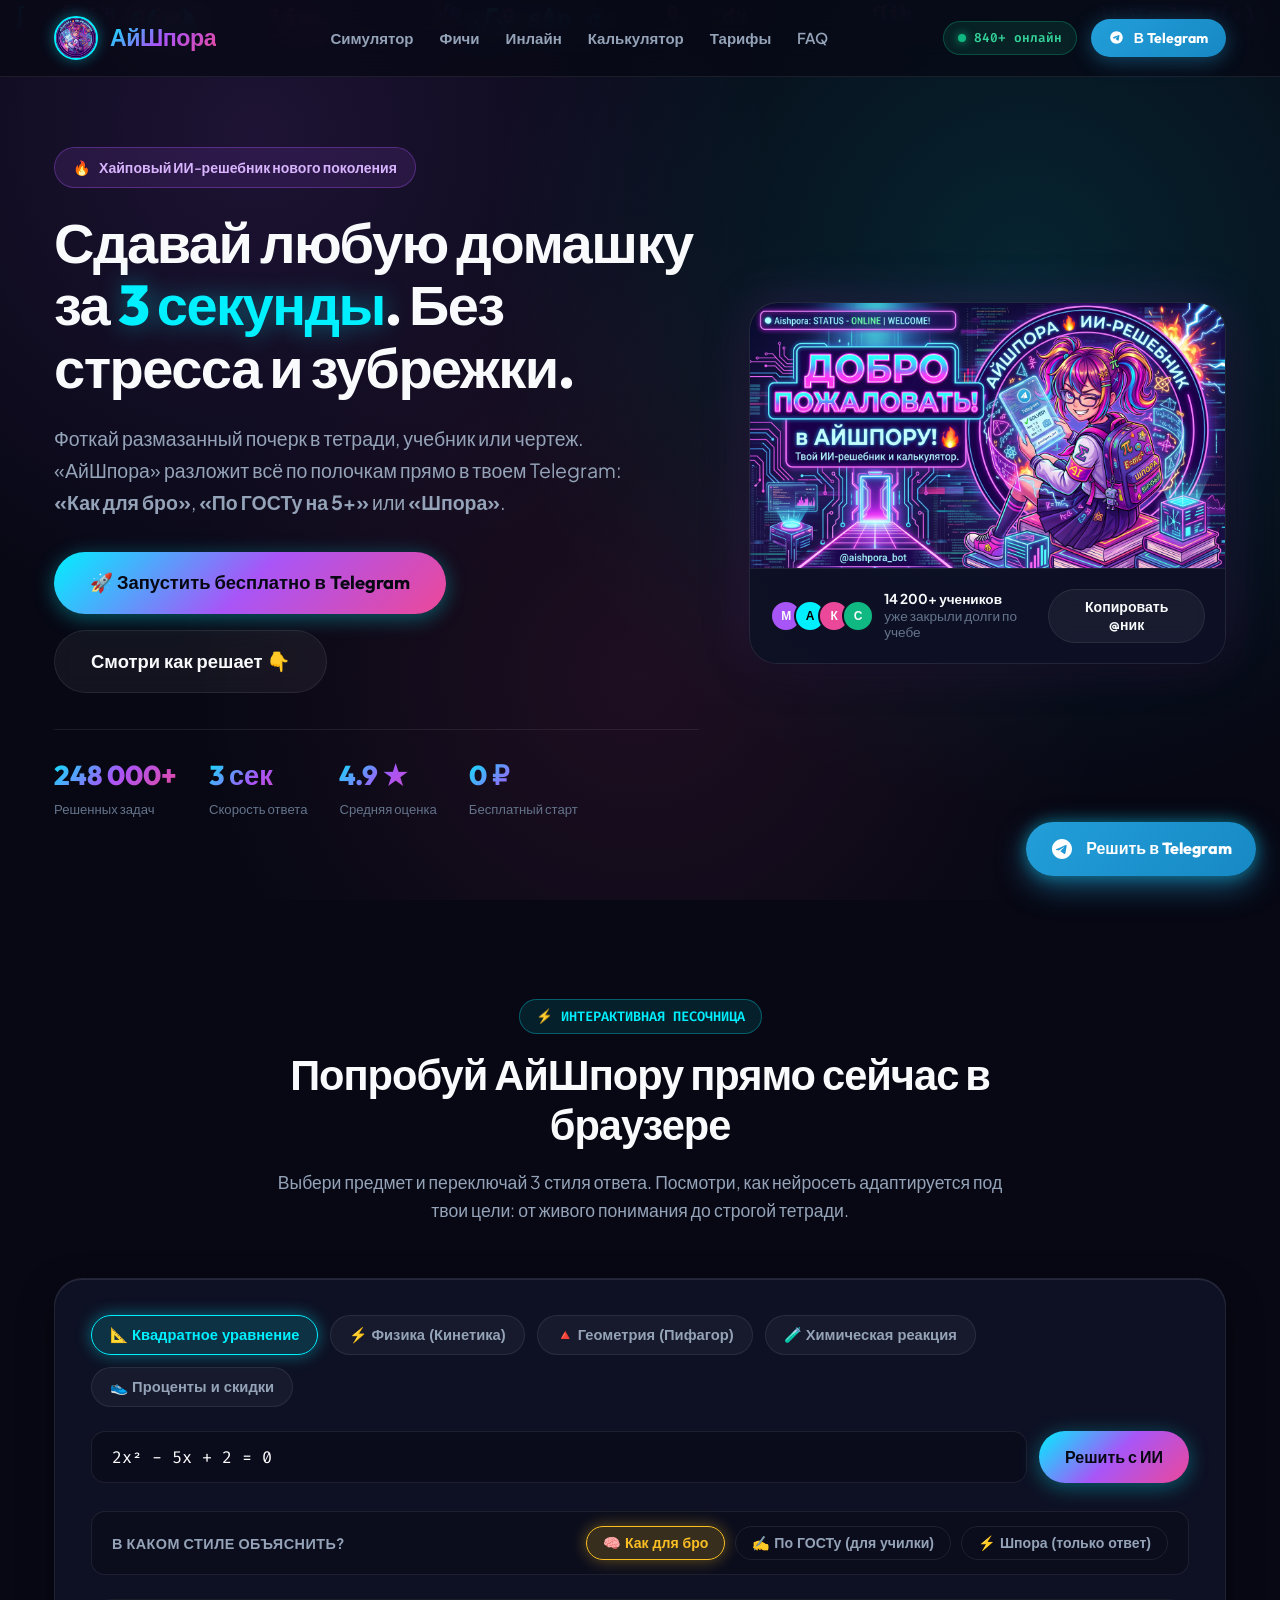
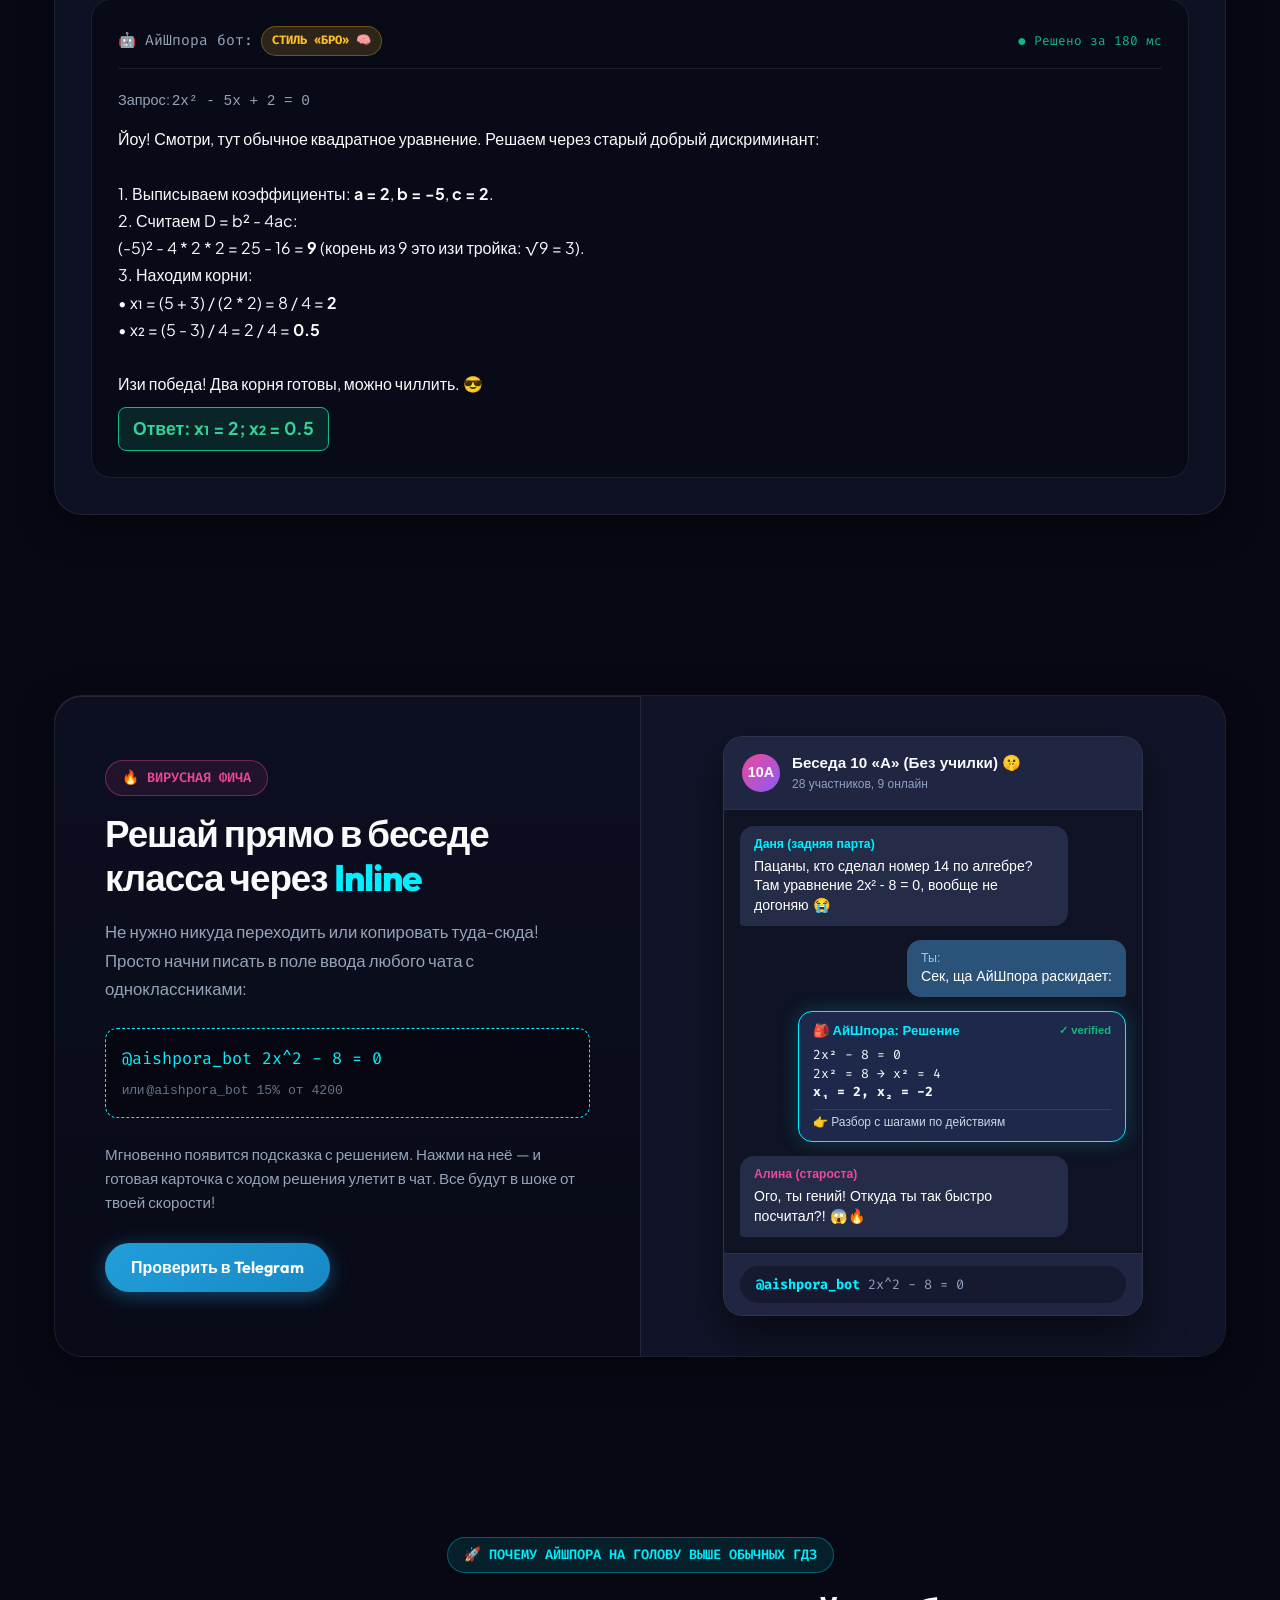
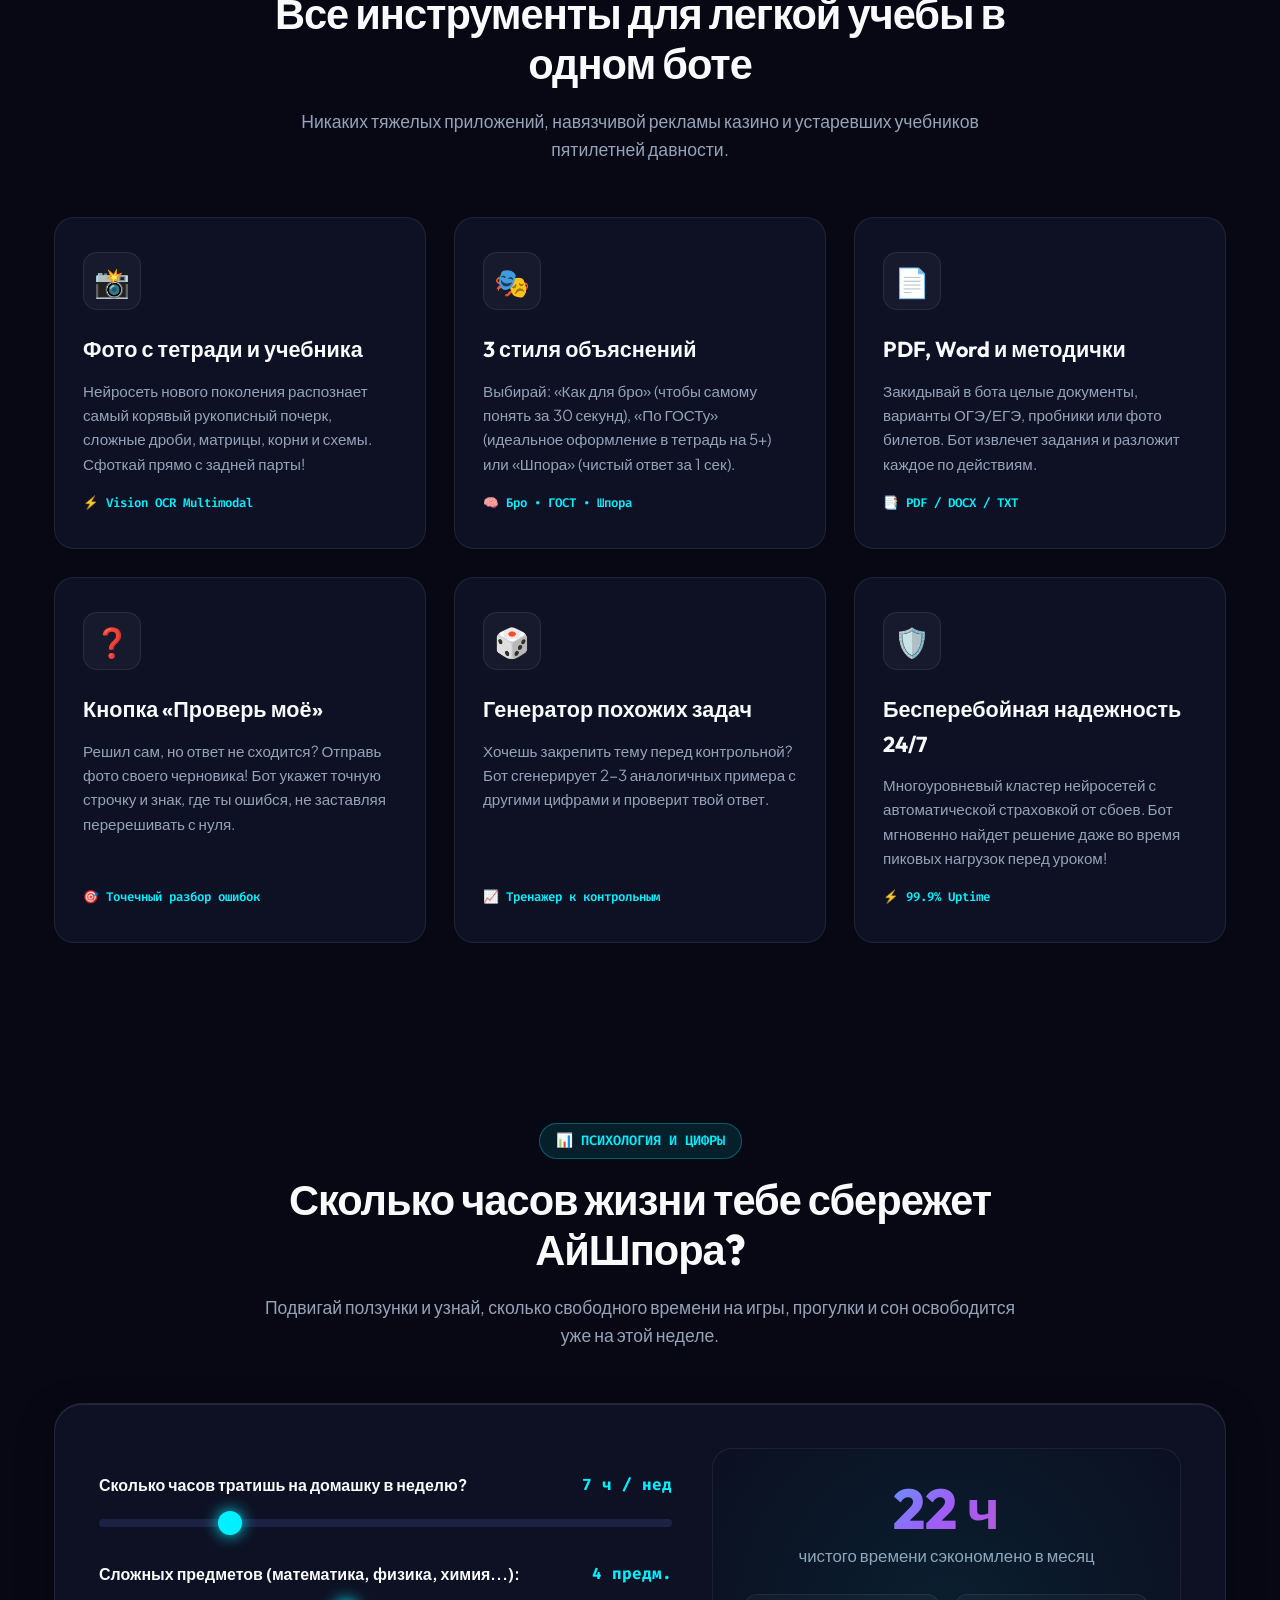
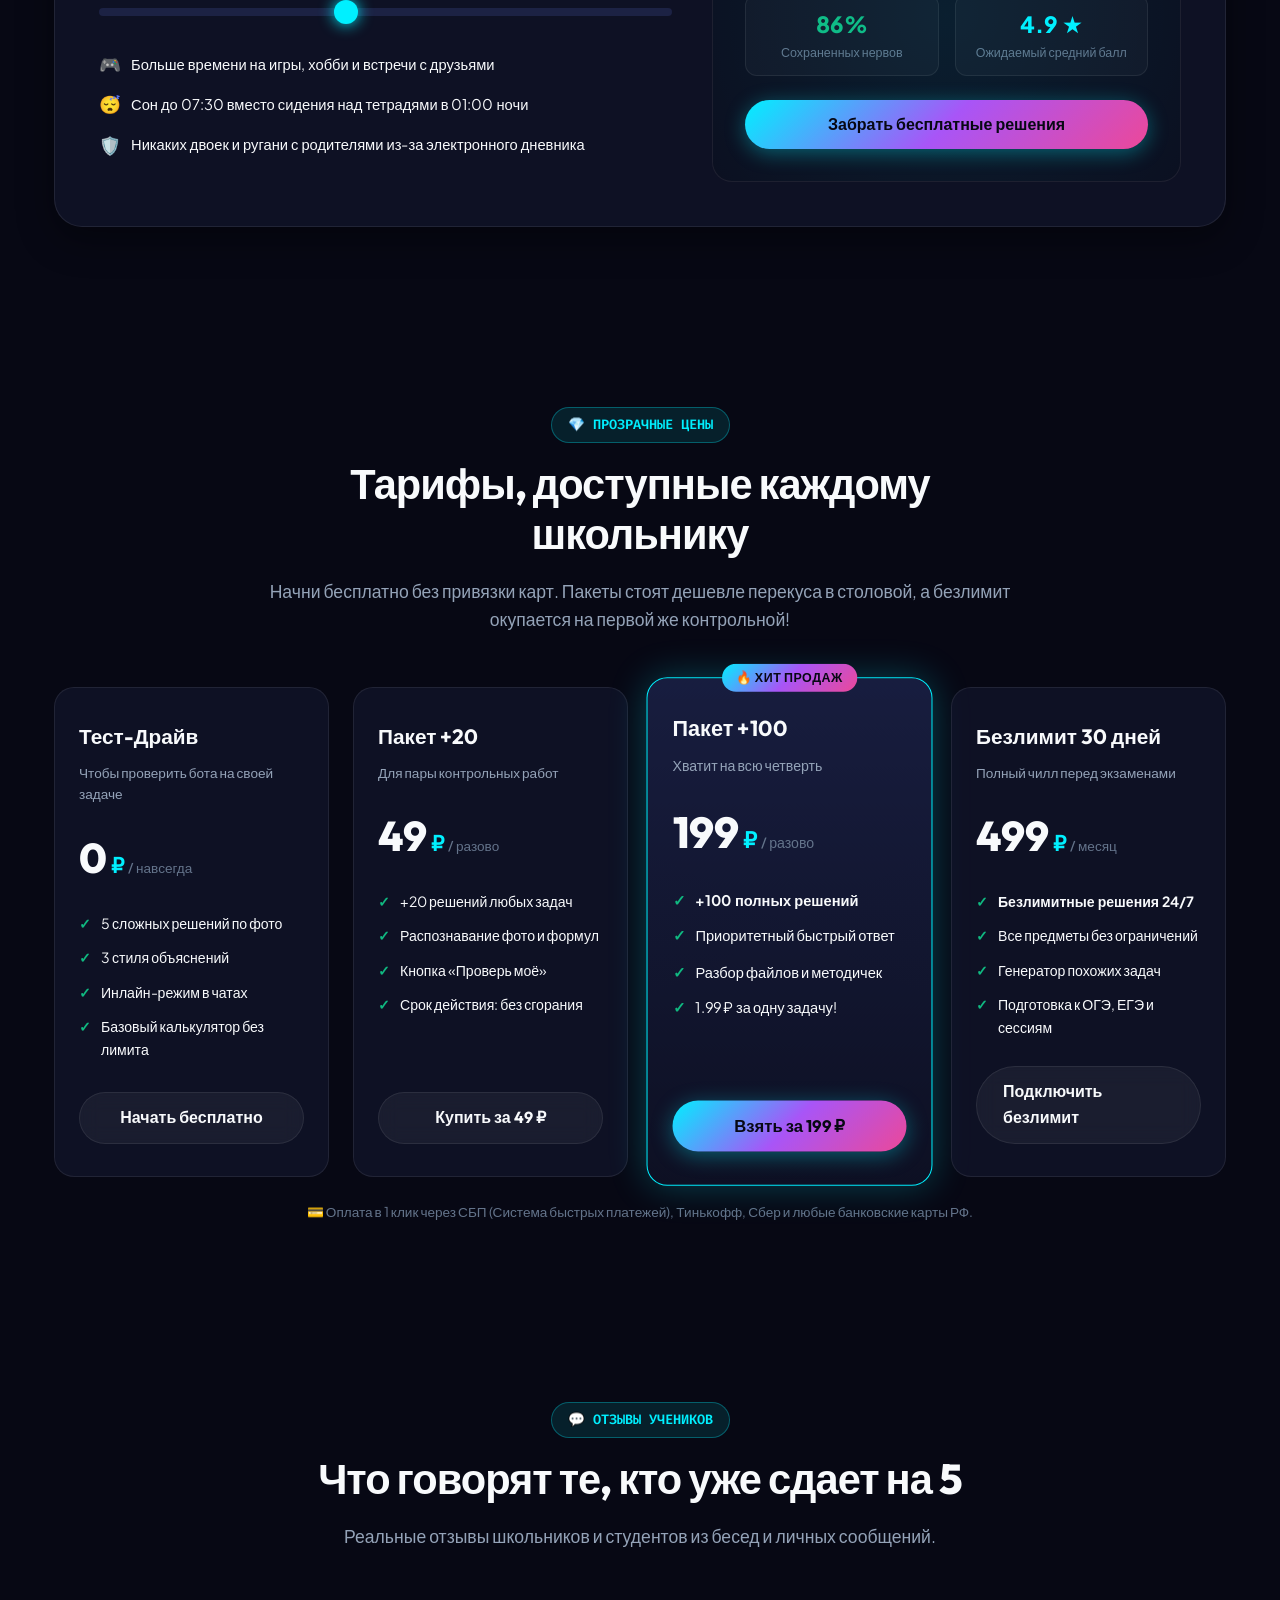
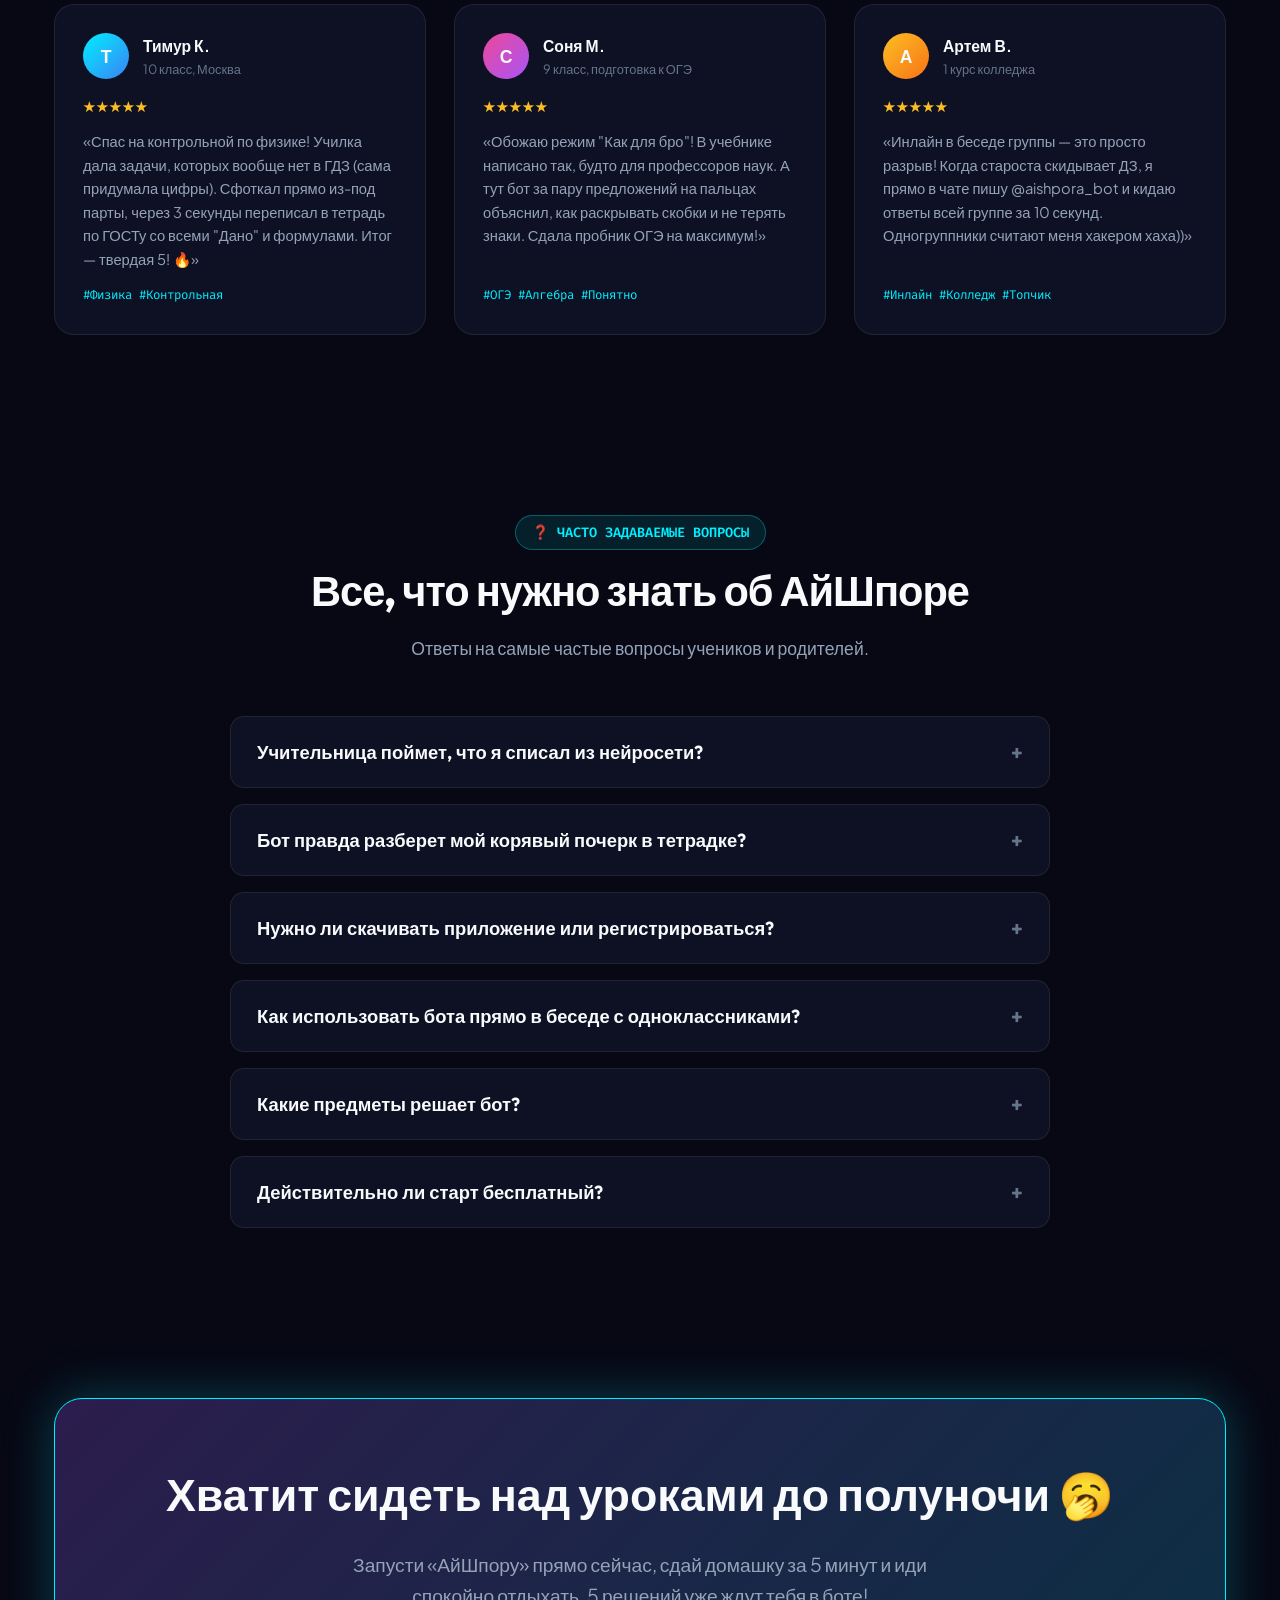
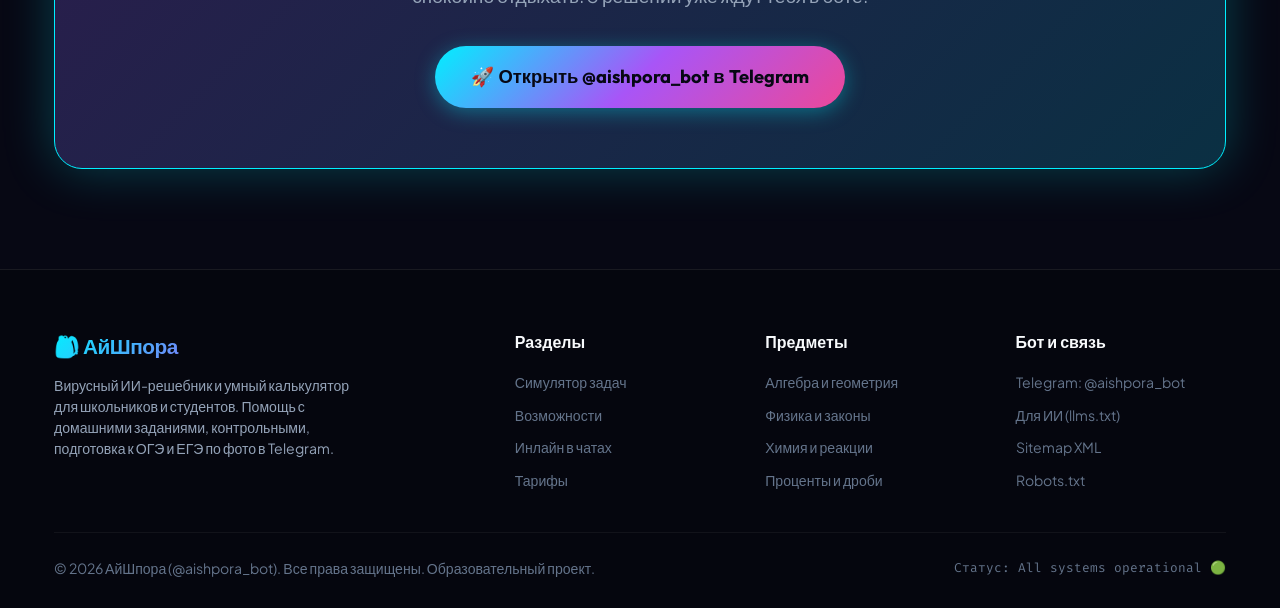
==== commit bba75393: "Update site domain to aishpora.dontseekme.ru and sanitize AI provider mentions" ====
--- a/index.html
+++ b/index.html
@@ -10,7 +10,7 @@
   <meta name="keywords" content="решебник онлайн, гдз по фото, решение задач по фото, ии калькулятор, решебник телеграм, айшпора бот, бот решебник в чат, решение задач с шагами, подготовка к огэ егэ, решение физики химии геометрии">
   <meta name="author" content="АйШпора">
   <meta name="robots" content="index, follow, max-image-preview:large, max-snippet:-1, max-video-preview:-1">
-  <link rel="canonical" href="https://aishpora.ru/">
+  <link rel="canonical" href="https://aishpora.dontseekme.ru/">
 
   <!-- OpenGraph / Social Meta Tags -->
   <meta property="og:type" content="website">
@@ -20,7 +20,7 @@
   <meta property="og:image" content="Gemini_Generated_Image_rgvzztrgvzztrgvz.jpg">
   <meta property="og:image:width" content="1200">
   <meta property="og:image:height" content="675">
-  <meta property="og:url" content="https://aishpora.ru/">
+  <meta property="og:url" content="https://aishpora.dontseekme.ru/">
   <meta property="og:locale" content="ru_RU">
 
   <!-- Twitter Card -->
@@ -58,13 +58,13 @@
     "@graph": [
       {
         "@type": "SoftwareApplication",
-        "@id": "https://aishpora.ru/#app",
+        "@id": "https://aishpora.dontseekme.ru/#app",
         "name": "АйШпора (AI Shpora)",
         "alternateName": "@aishpora_bot",
         "applicationCategory": "EducationalApplication",
         "operatingSystem": "Telegram, Web, Android, iOS, Windows, macOS",
         "url": "https://t.me/aishpora_bot",
-        "image": "https://aishpora.ru/Gemini_Generated_Image_87pvtq87pvtq87pv.jpg",
+        "image": "https://aishpora.dontseekme.ru/Gemini_Generated_Image_87pvtq87pvtq87pv.jpg",
         "description": "Вирусный ИИ-решебник и умный калькулятор в Telegram. Мгновенное решение математики, физики, химии и геометрии по фото тетрадей и в инлайн-режиме.",
         "offers": {
           "@type": "AggregateOffer",
@@ -83,7 +83,7 @@
       },
       {
         "@type": "FAQPage",
-        "@id": "https://aishpora.ru/#faq",
+        "@id": "https://aishpora.dontseekme.ru/#faq",
         "mainEntity": [
           {
             "@type": "Question",
@@ -490,9 +490,9 @@
           <!-- Card 6 -->
           <article class="feature-card">
             <div class="feature-icon-box">🛡️</div>
-            <h3 class="feature-title">Тройной ИИ-Failover</h3>
+            <h3 class="feature-title">Бесперебойная надежность 24/7</h3>
             <p class="feature-text">
-              Система на базе AnyModel, Wellflow и PlusVibe автоматически переключает нейросети в случае сбоя. Бот не зависнет на важной контрольной!
+              Многоуровневый кластер нейросетей с автоматической страховкой от сбоев. Бот мгновенно найдет решение даже во время пиковых нагрузок перед уроком!
             </p>
             <span class="feature-badge">⚡ 99.9% Uptime</span>
           </article>
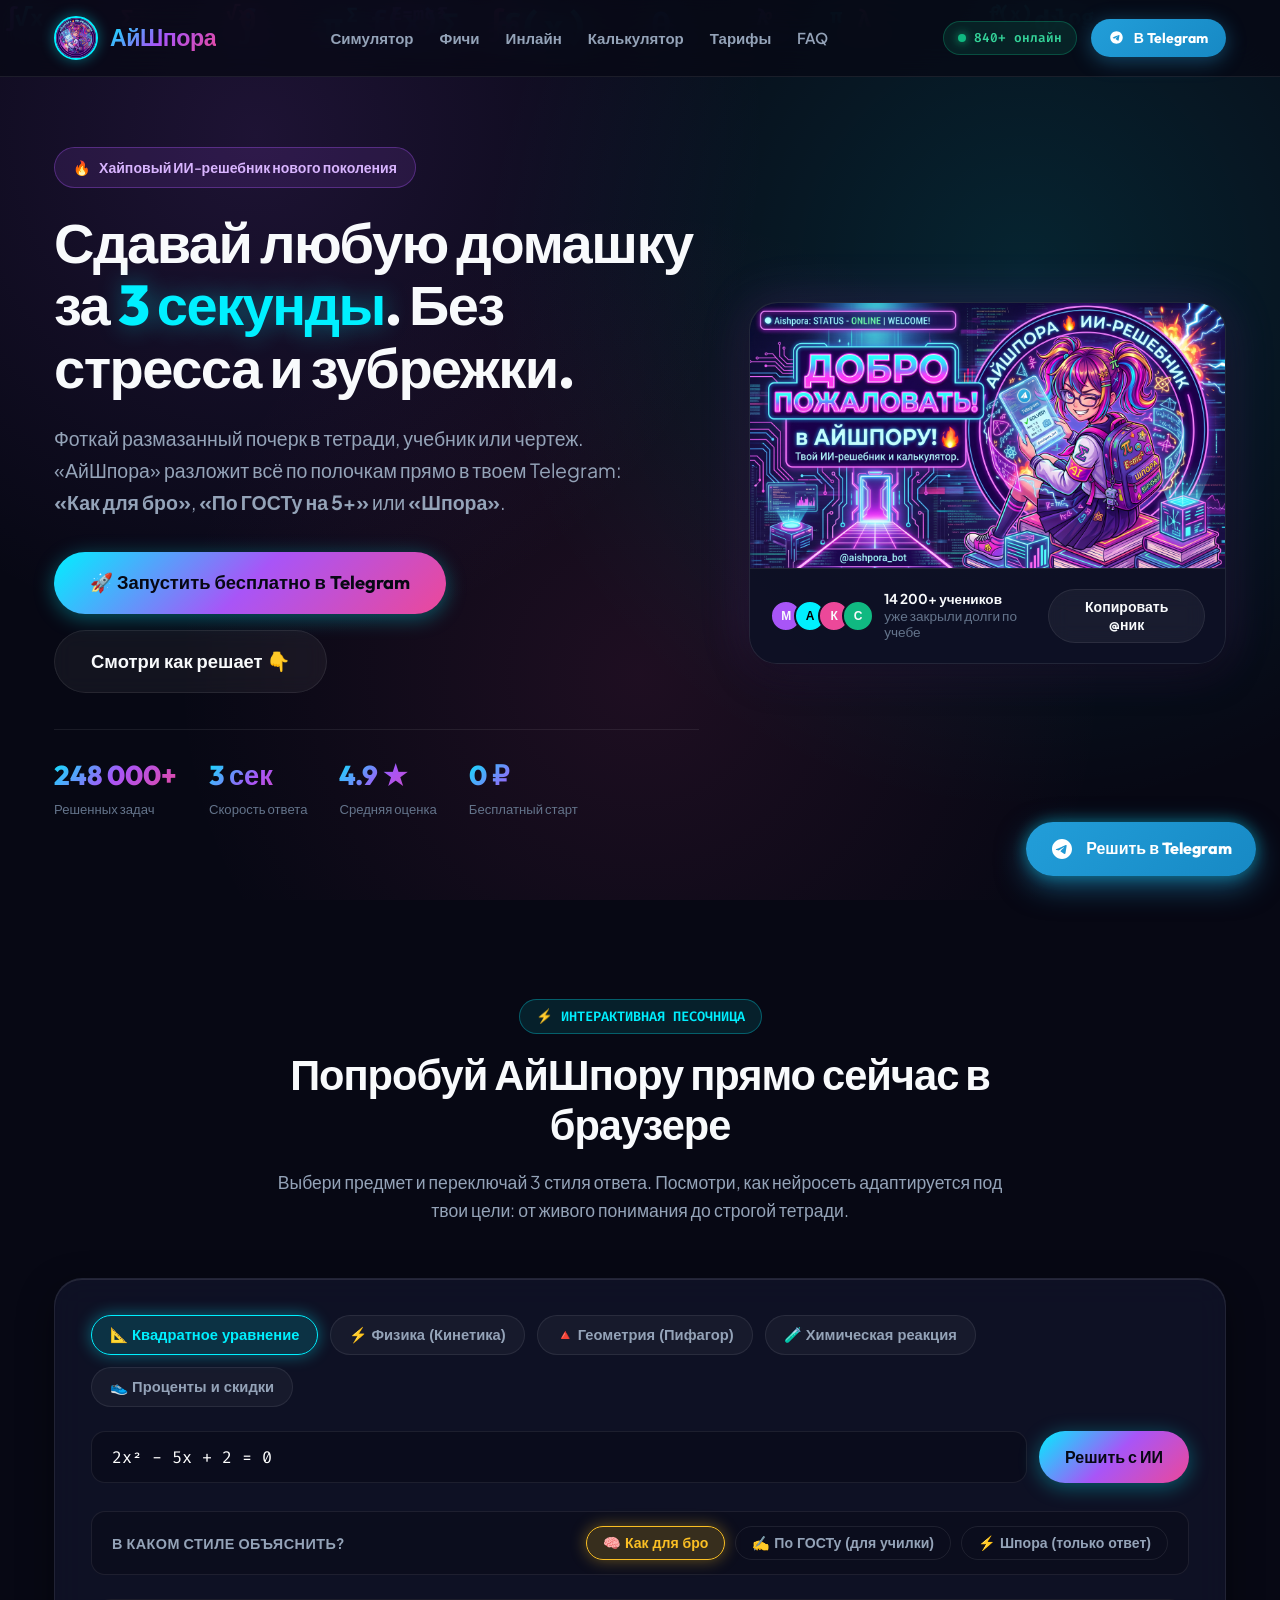
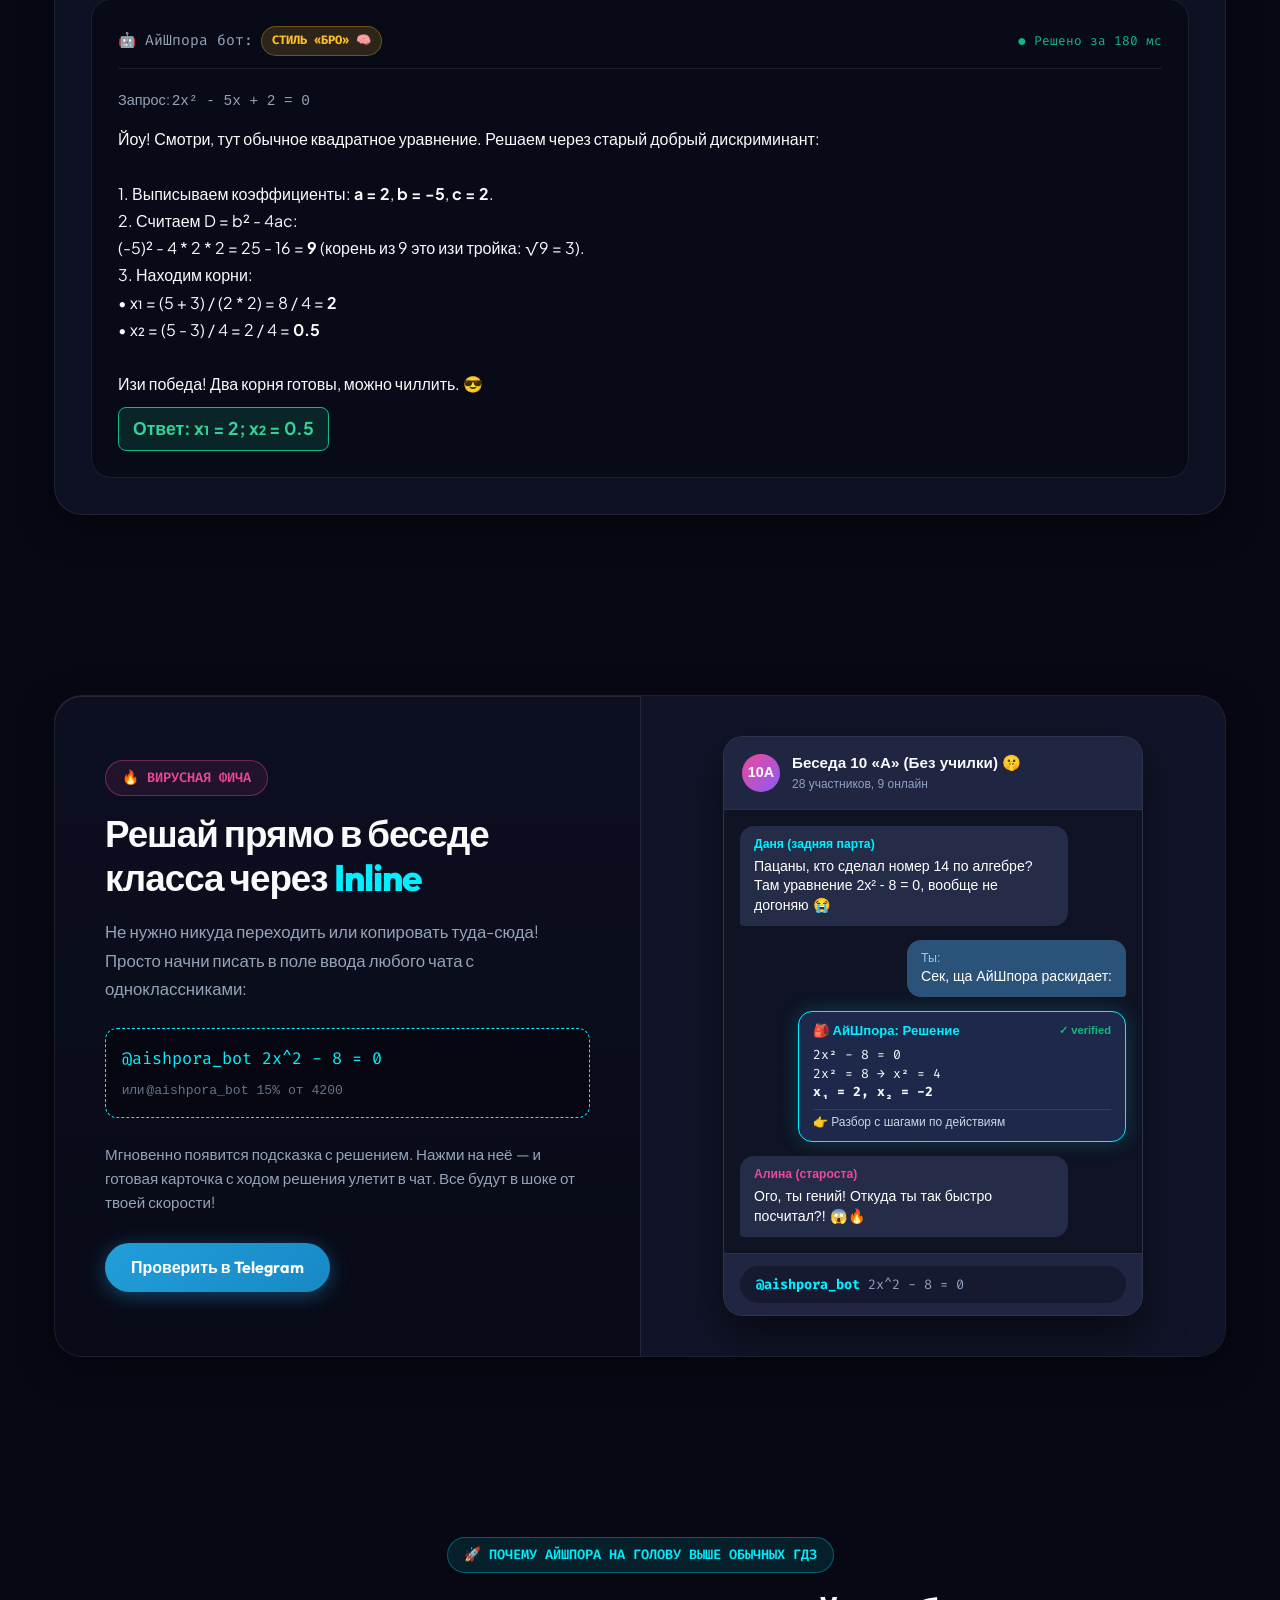
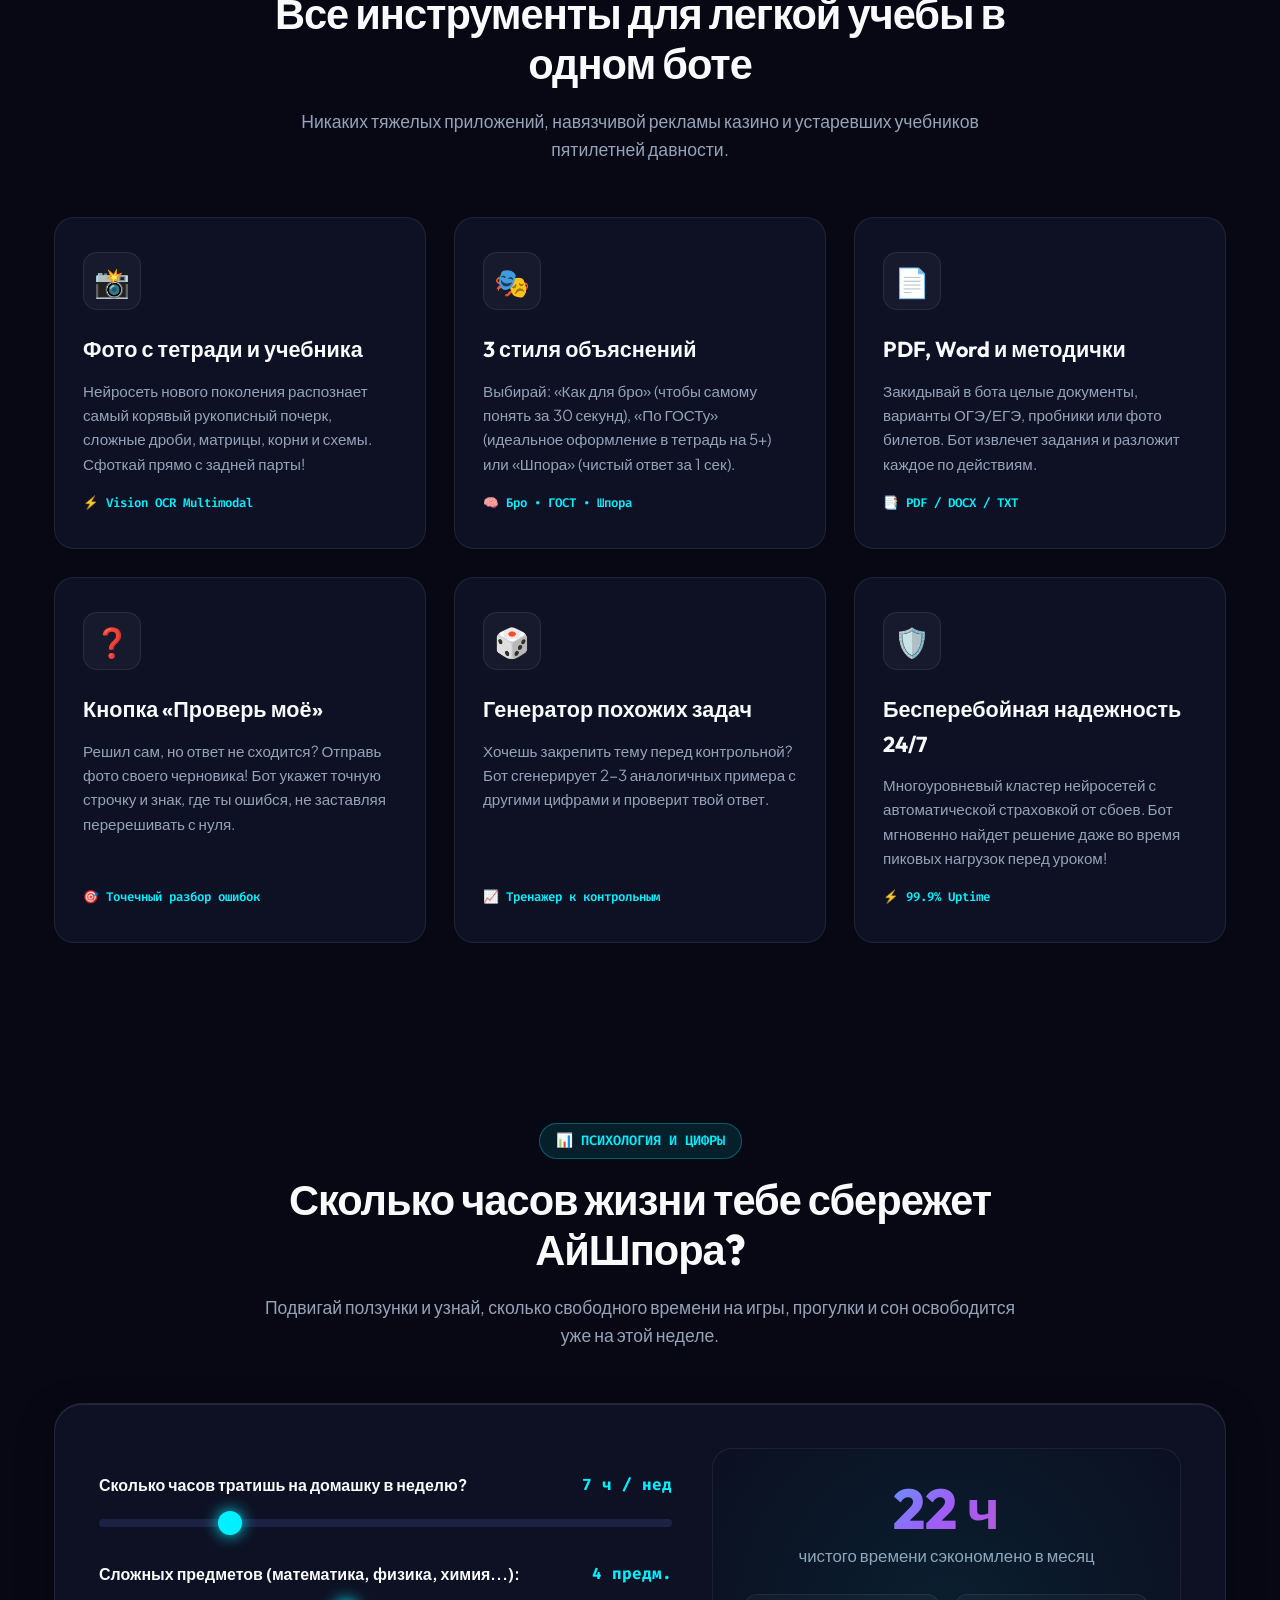
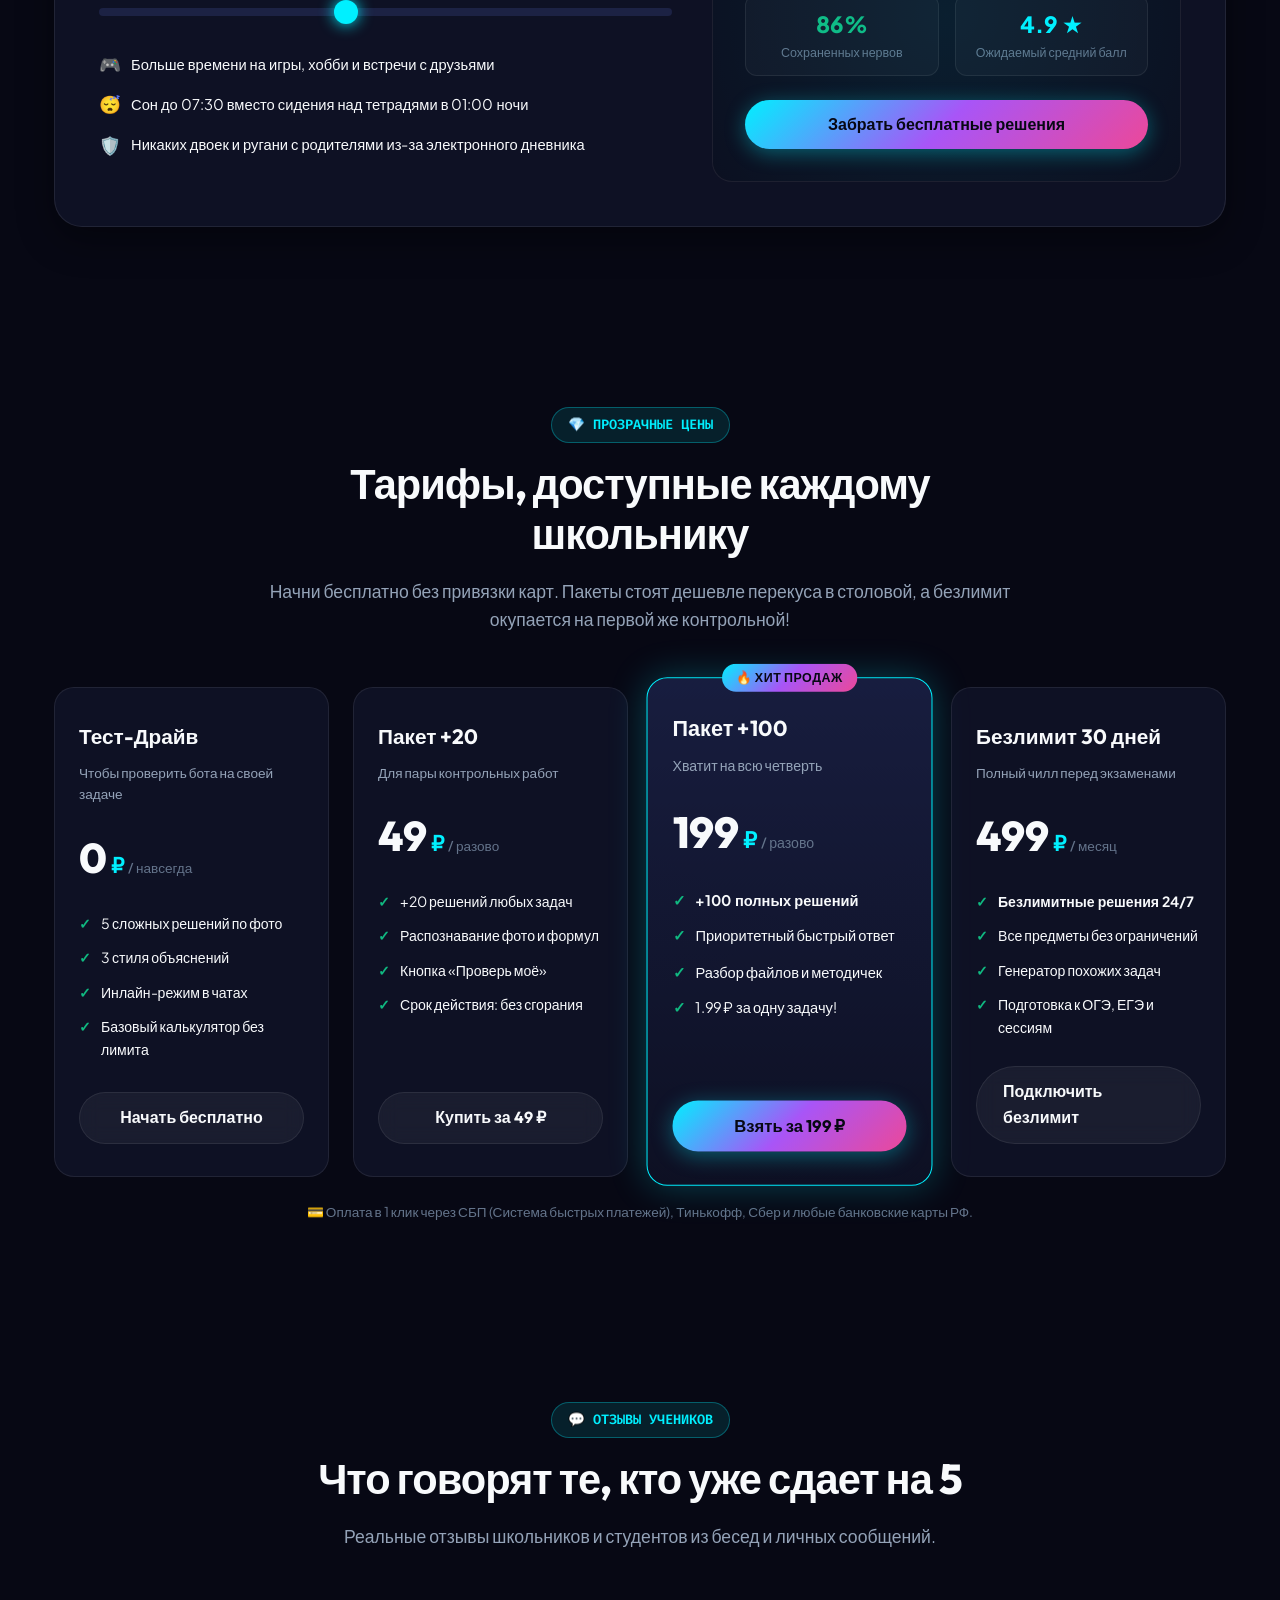
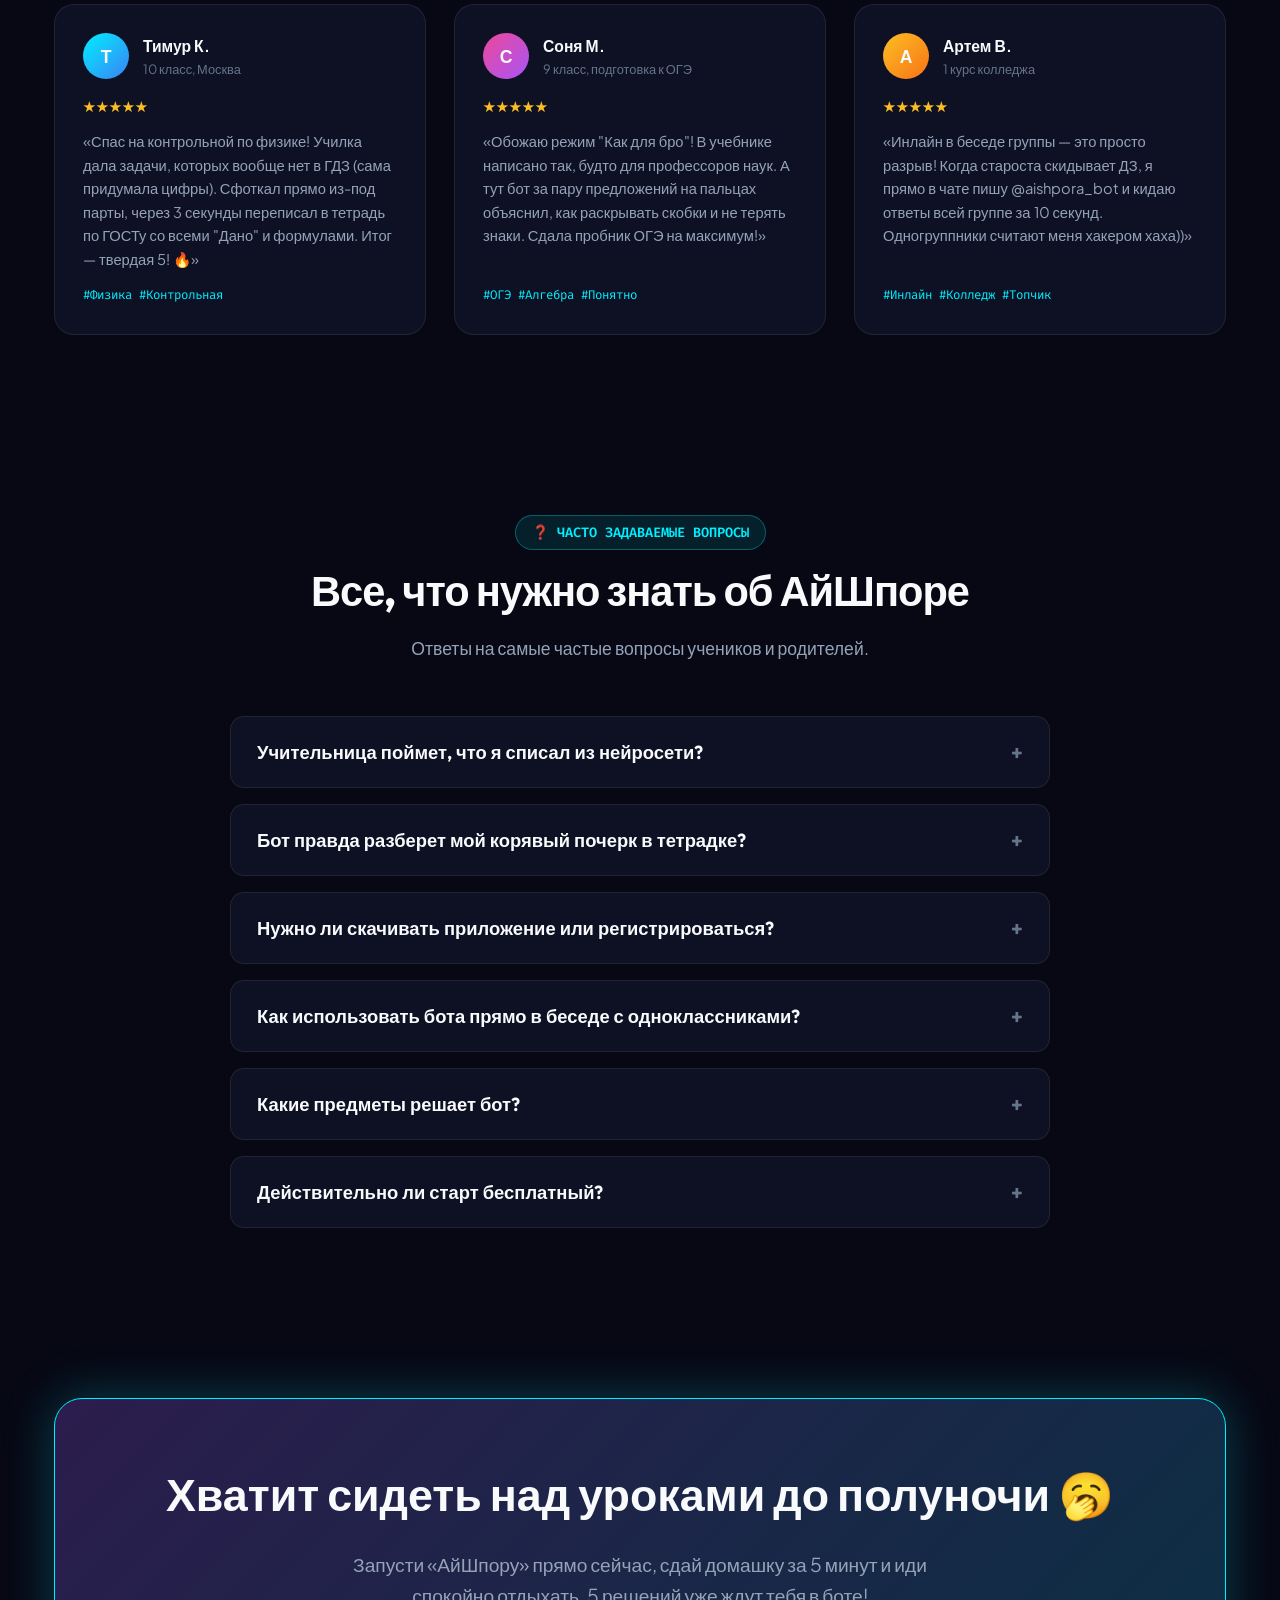
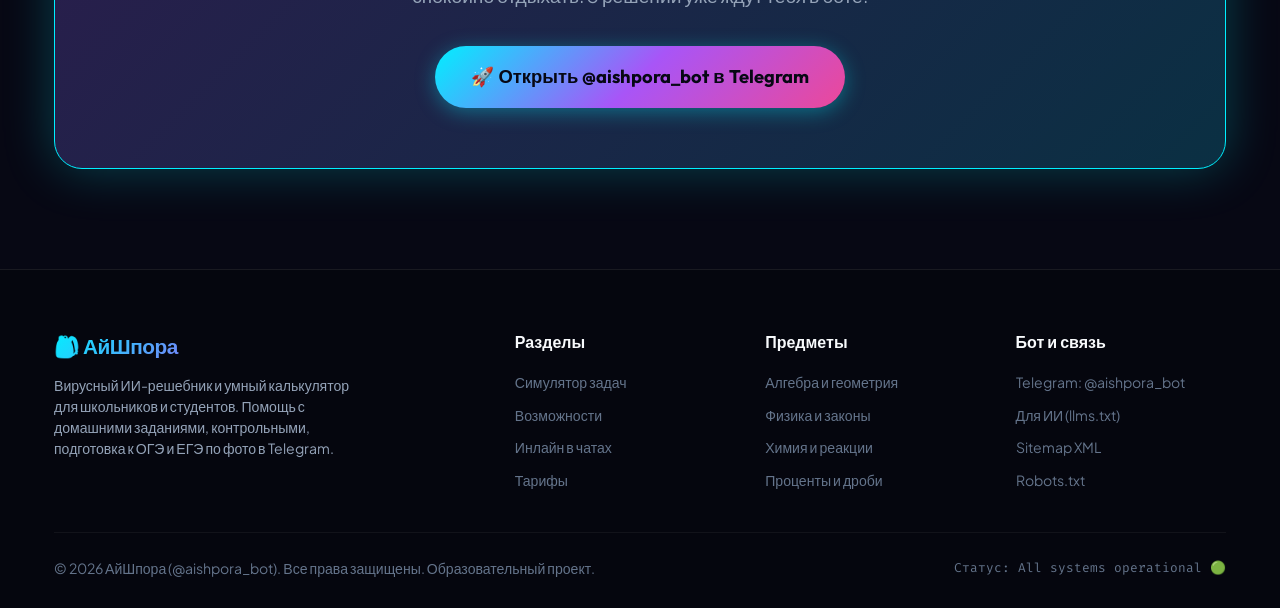
==== commit 07db0f85: "Add Yandex.Metrika counter 112279751 and Yandex Webmaster verification" ====
--- a/index.html
+++ b/index.html
@@ -11,6 +11,7 @@
   <meta name="author" content="АйШпора">
   <meta name="robots" content="index, follow, max-image-preview:large, max-snippet:-1, max-video-preview:-1">
   <link rel="canonical" href="https://aishpora.dontseekme.ru/">
+  <meta name="yandex-verification" content="66e7b3d858170aec">
 
   <!-- OpenGraph / Social Meta Tags -->
   <meta property="og:type" content="website">
@@ -151,6 +152,20 @@
     ]
   }
   </script>
+  
+  <!-- Yandex.Metrika counter -->
+  <script type="text/javascript">
+      (function(m,e,t,r,i,k,a){
+          m[i]=m[i]||function(){(m[i].a=m[i].a||[]).push(arguments)};
+          m[i].l=1*new Date();
+          for (var j = 0; j < document.scripts.length; j++) {if (document.scripts[j].src === r) { return; }}
+          k=e.createElement(t),a=e.getElementsByTagName(t)[0],k.async=1,k.src=r,a.parentNode.insertBefore(k,a)
+      })(window, document,'script','https://mc.yandex.ru/metrika/tag.js?id=112279751', 'ym');
+
+      ym(112279751, 'init', {ssr:true, webvisor:true, clickmap:true, ecommerce:"dataLayer", referrer: document.referrer, url: location.href, accurateTrackBounce:true, trackLinks:true});
+  </script>
+  <noscript><div><img src="https://mc.yandex.ru/watch/112279751" style="position:absolute; left:-9999px;" alt="" /></div></noscript>
+  <!-- /Yandex.Metrika counter -->
 </head>
 <body>
 
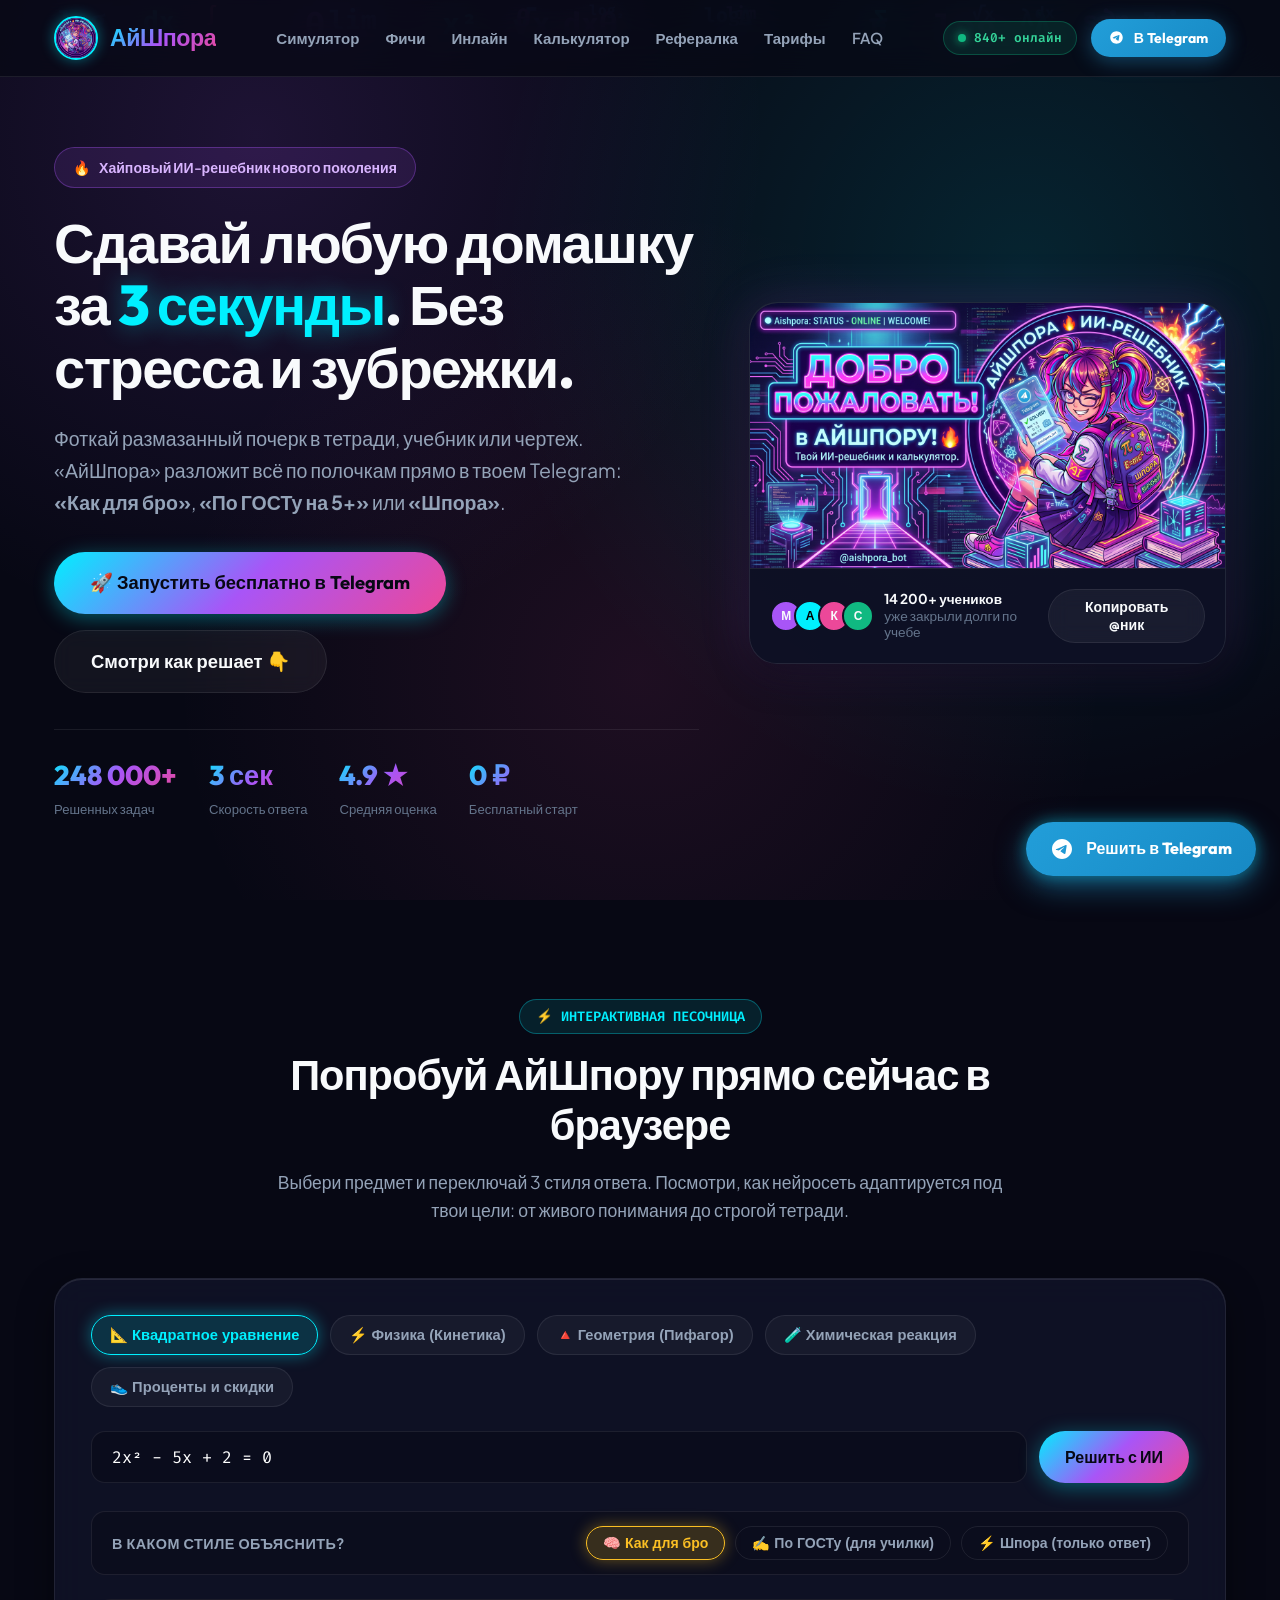
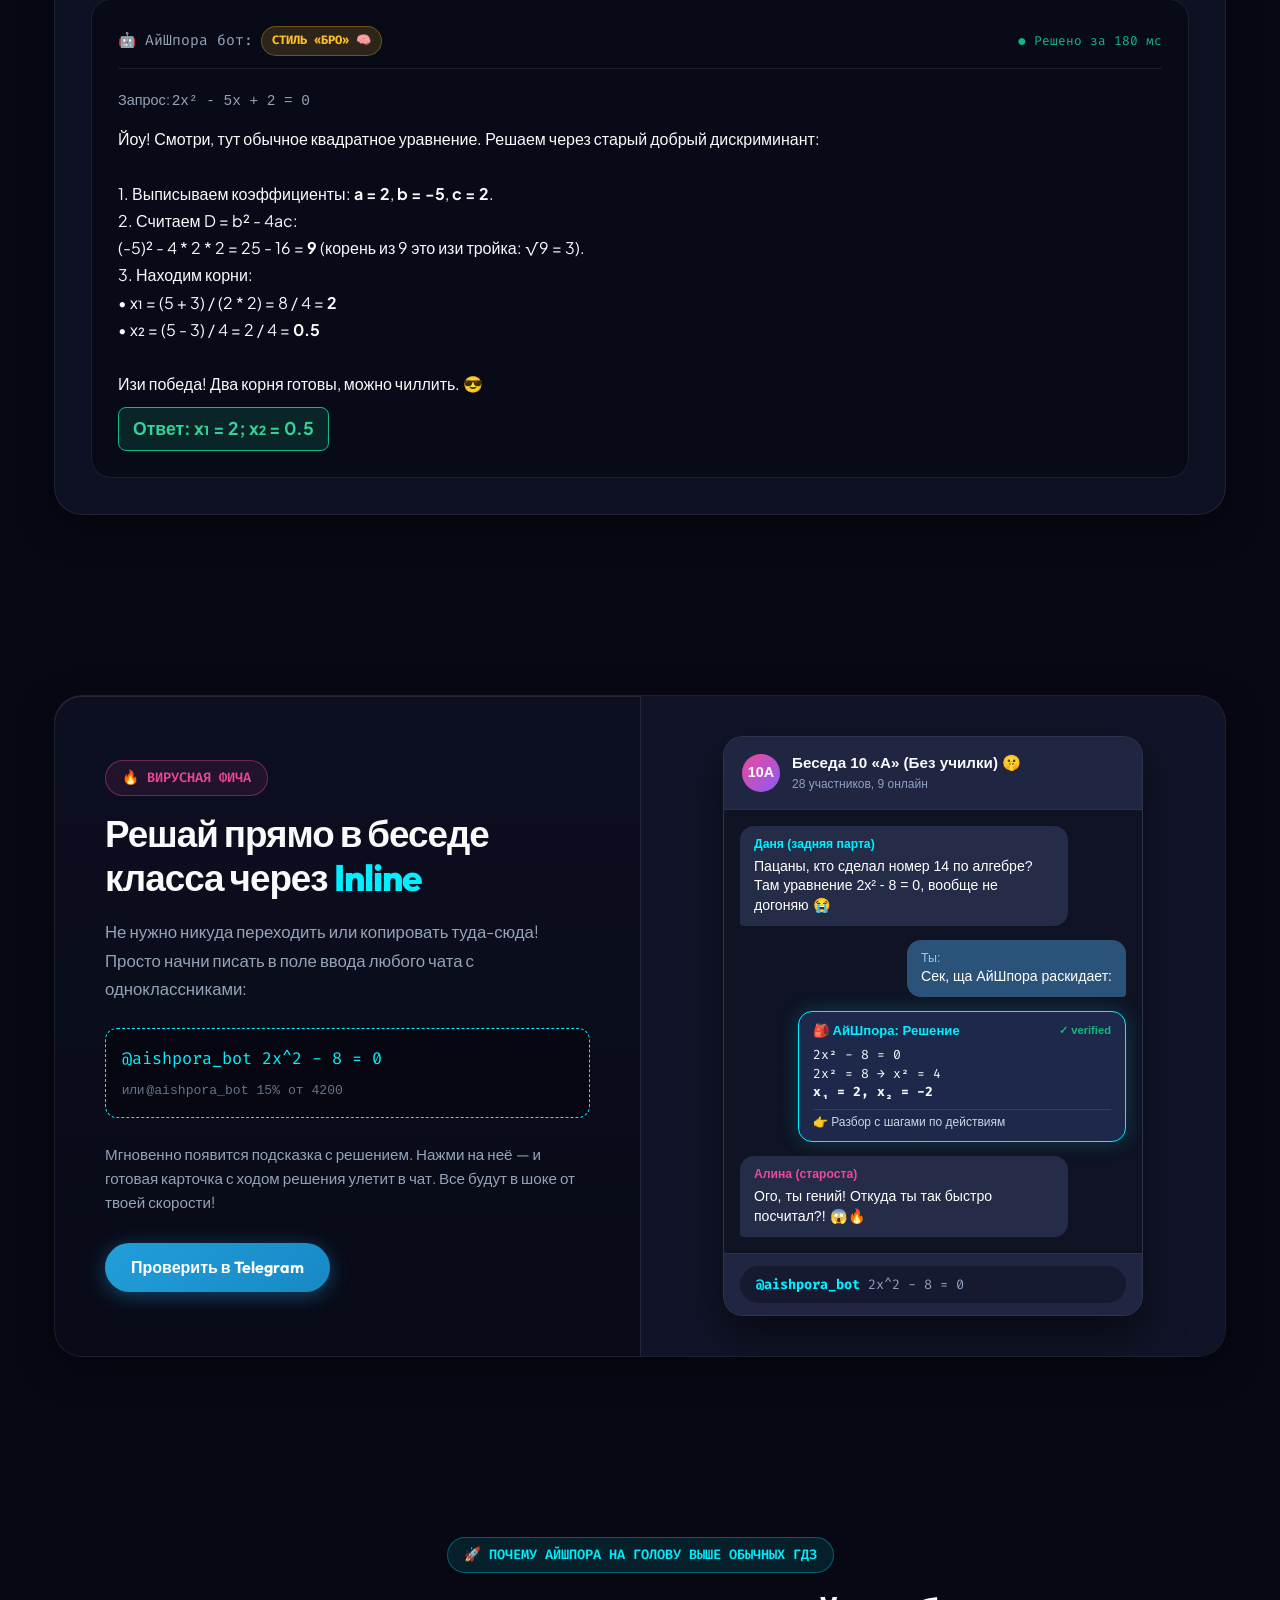
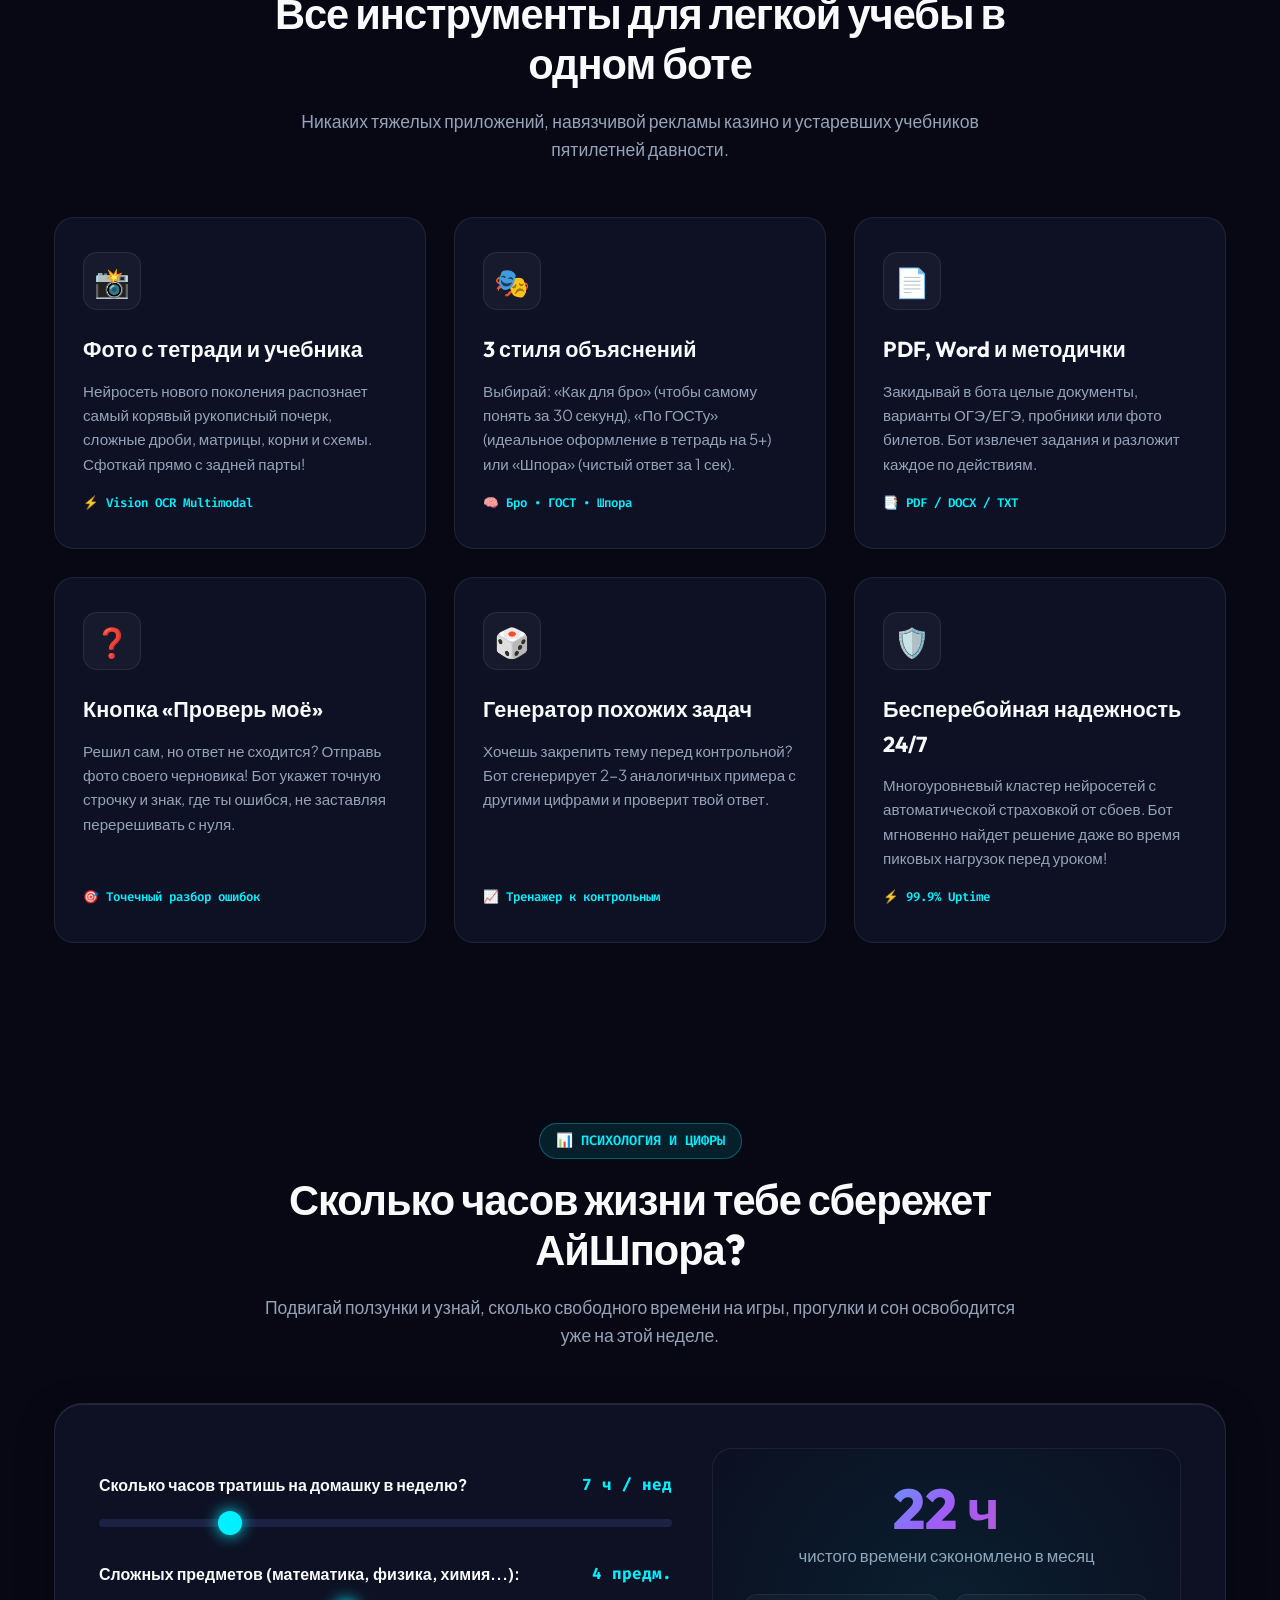
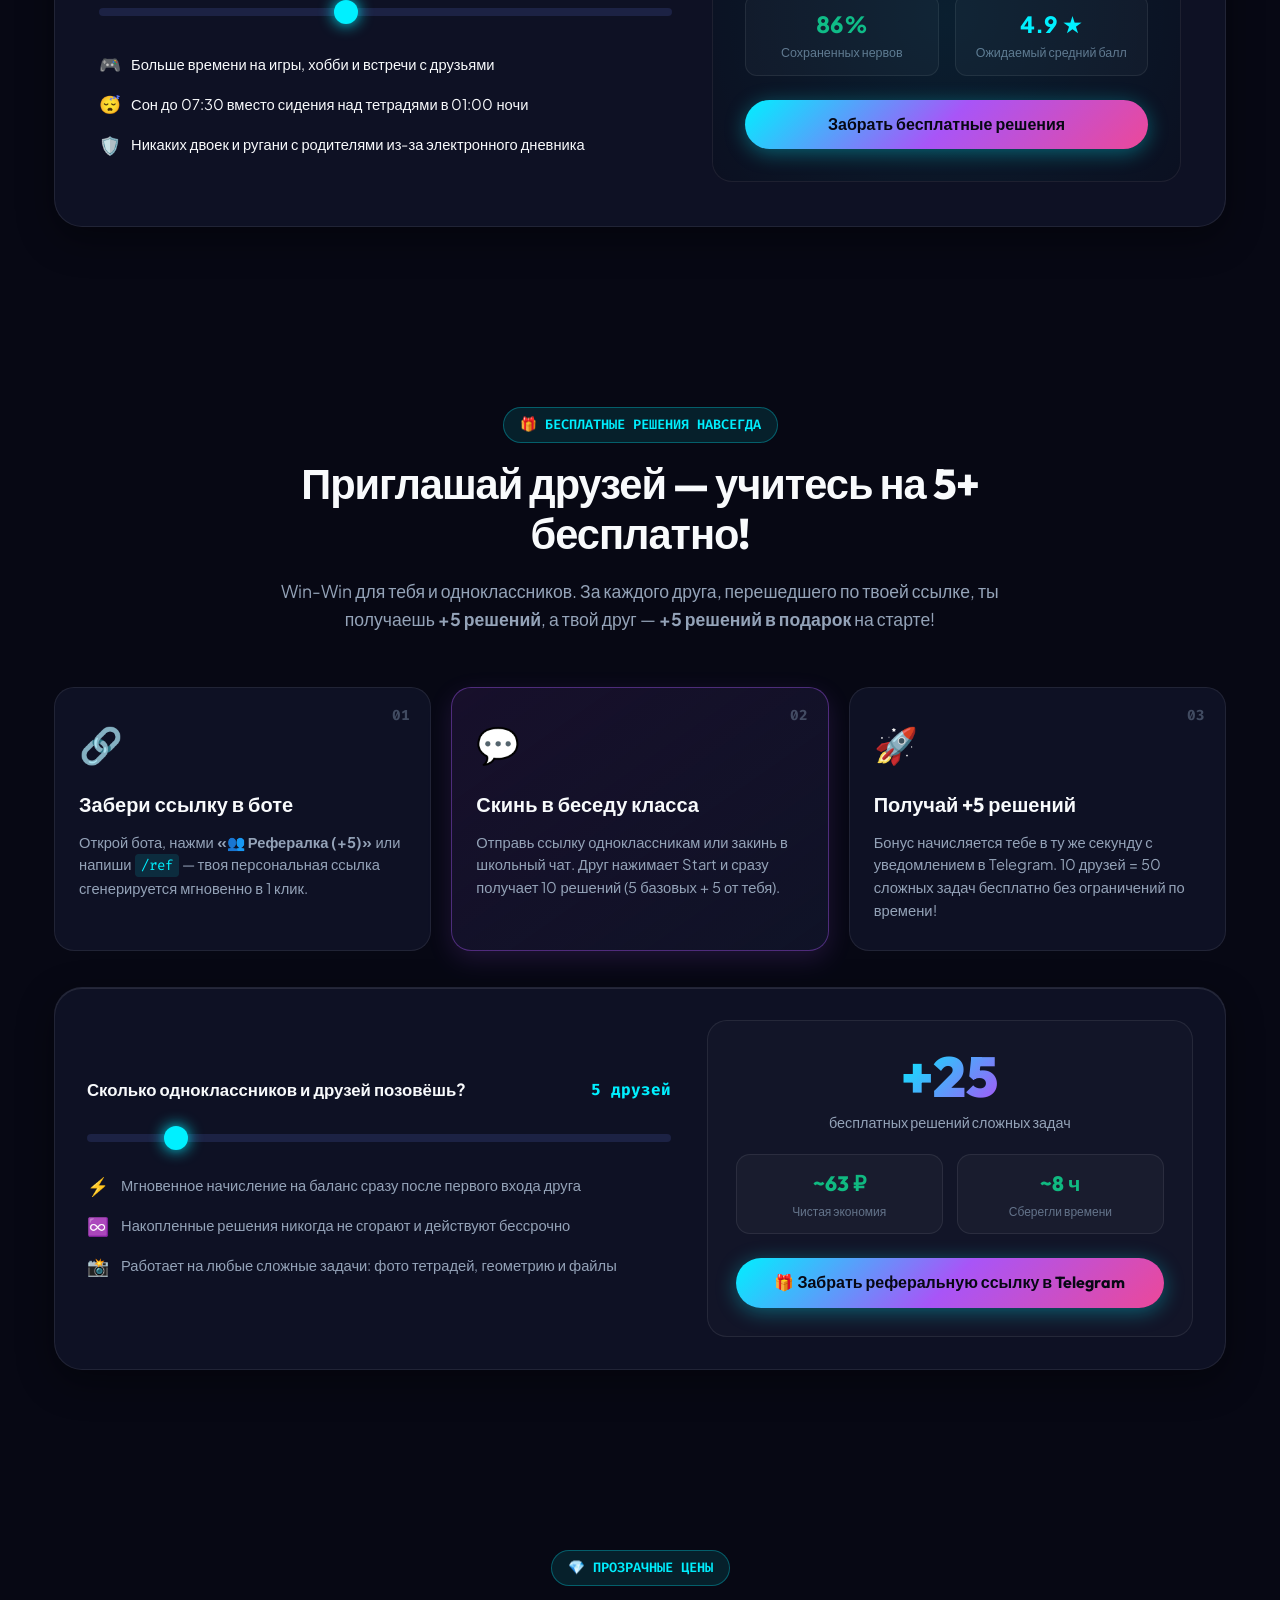
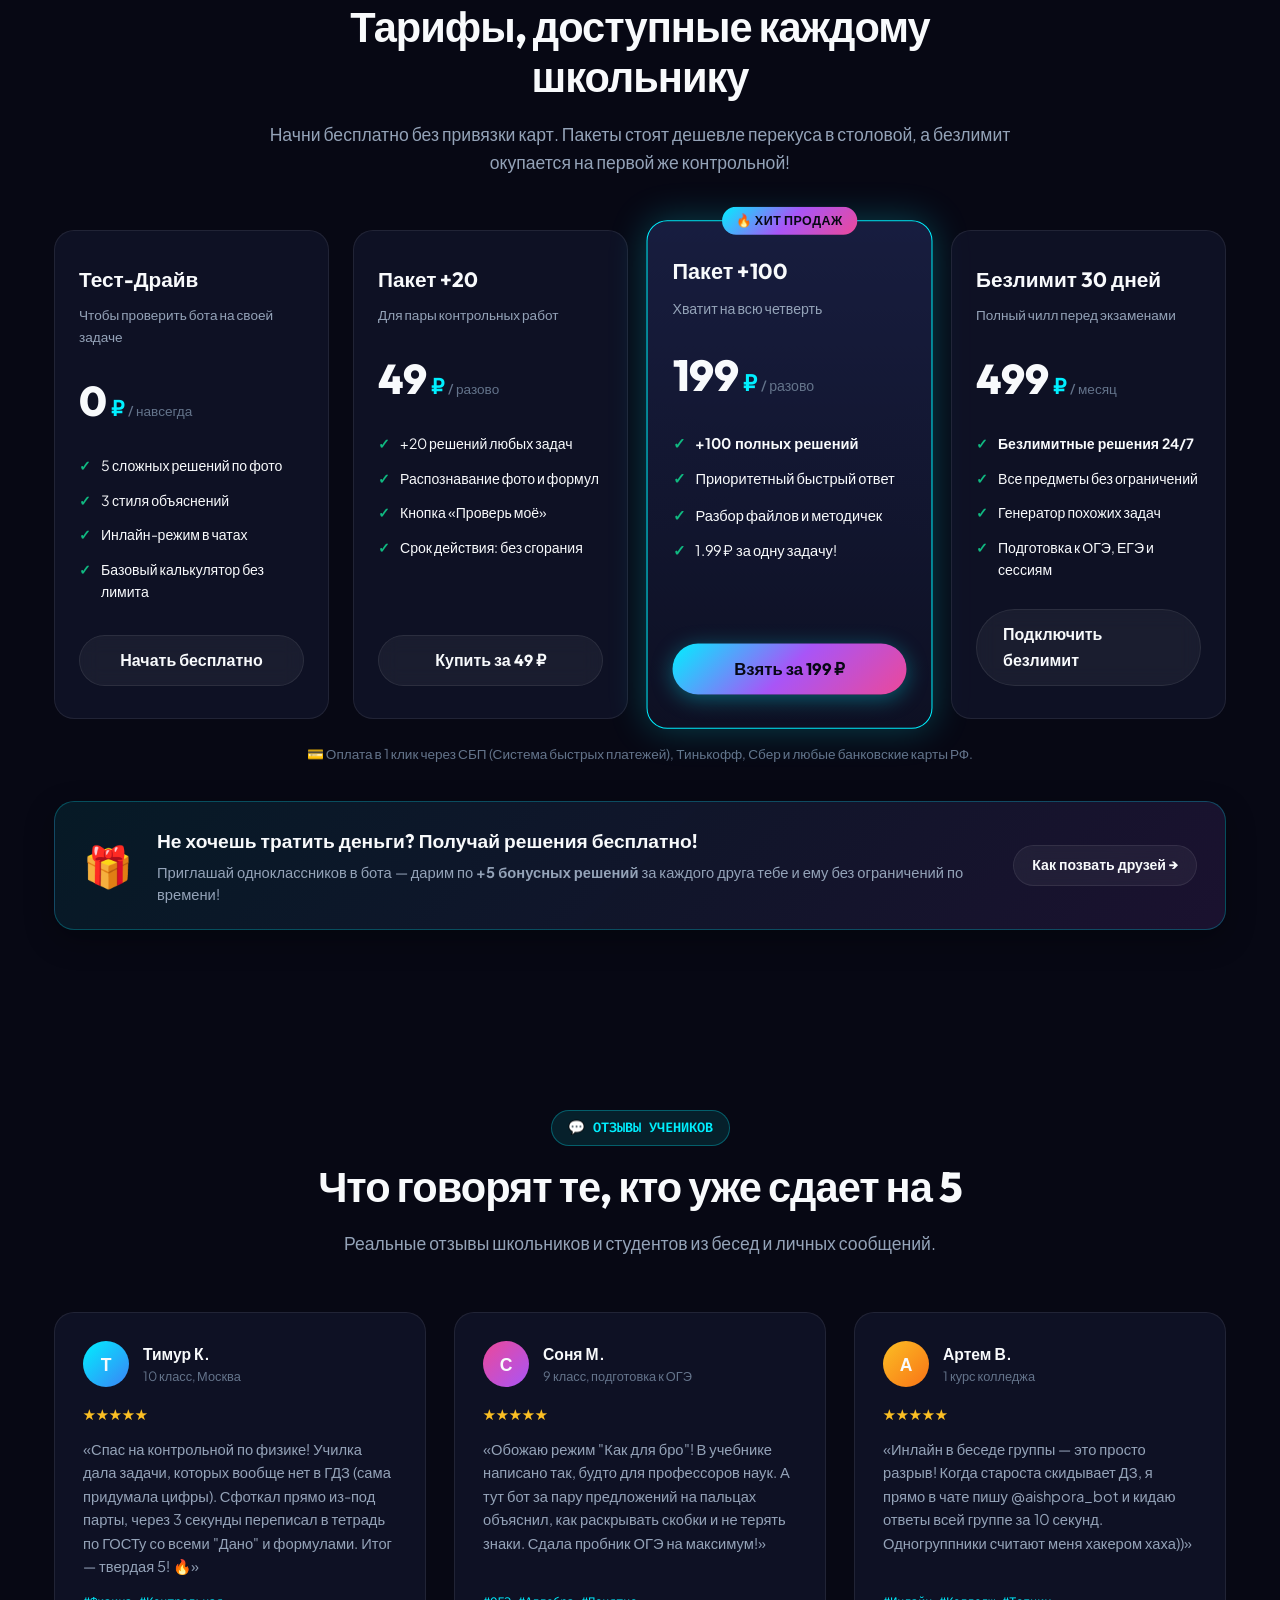
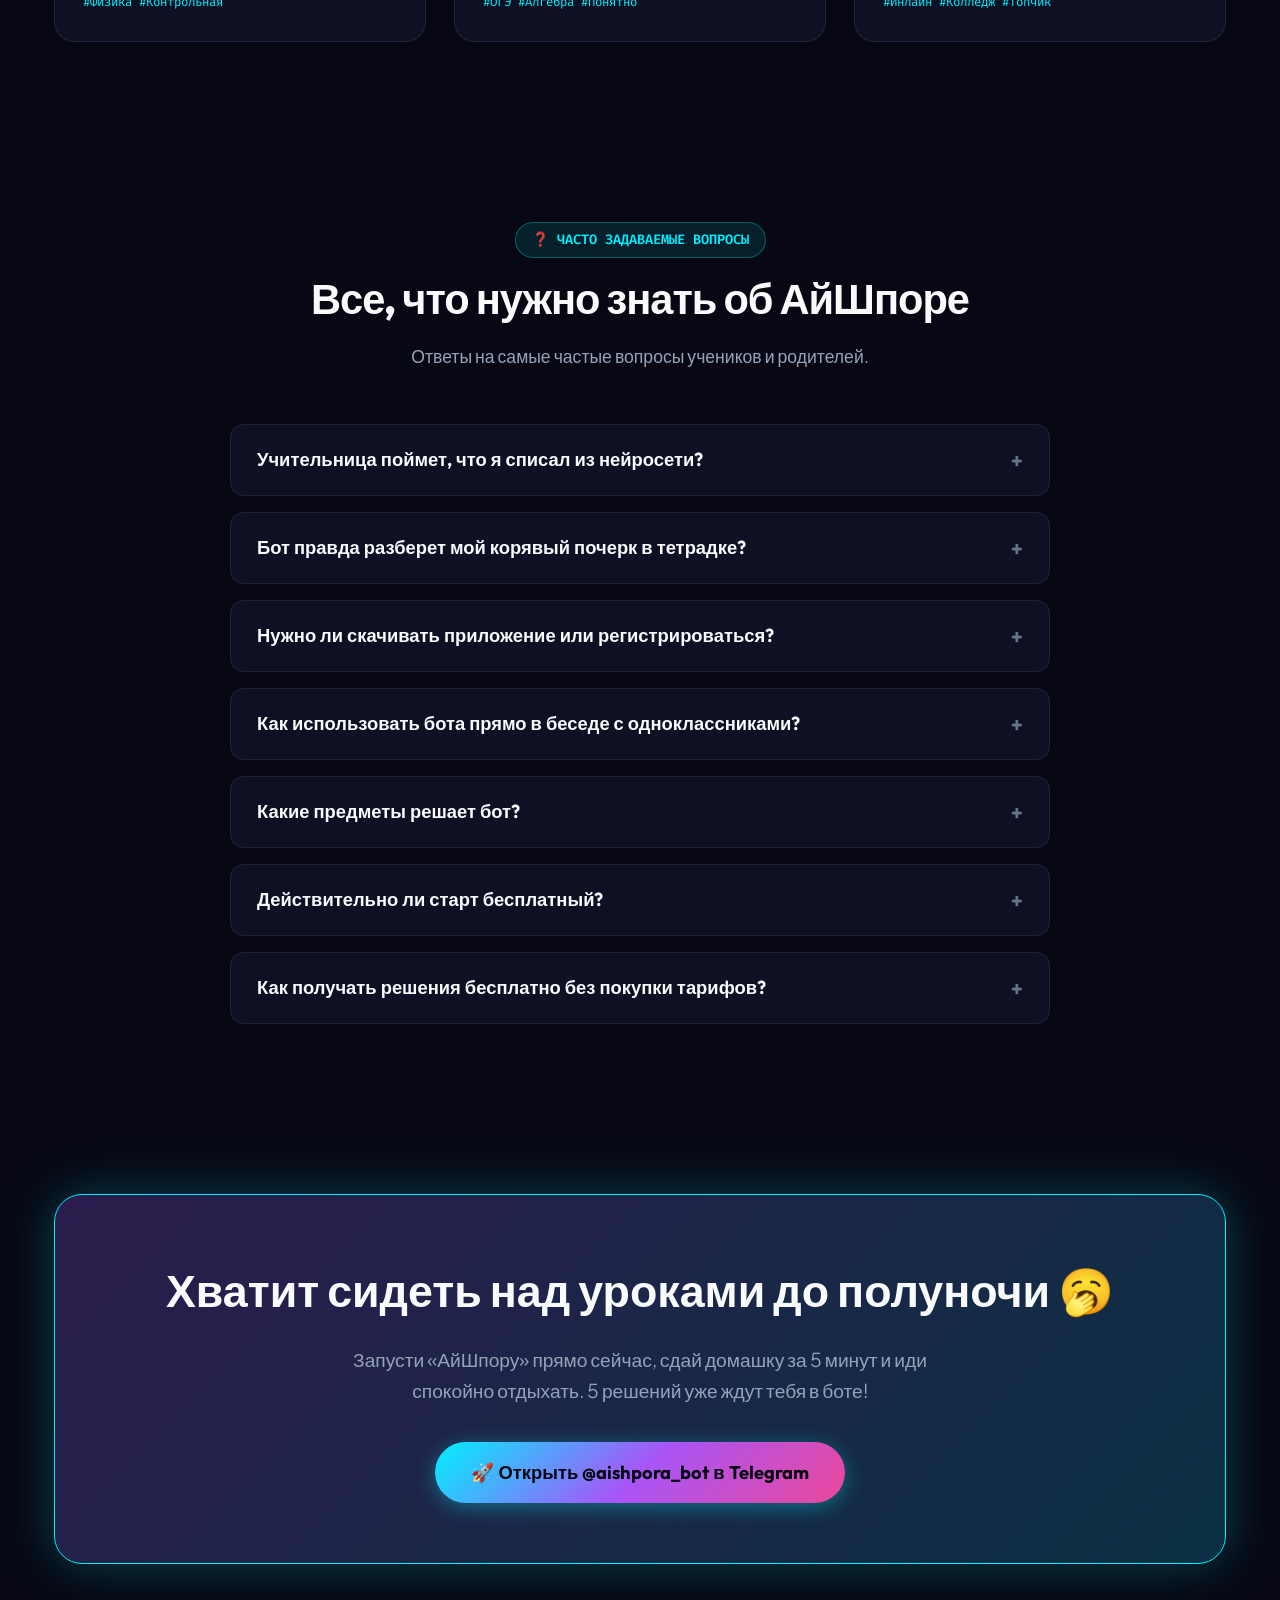
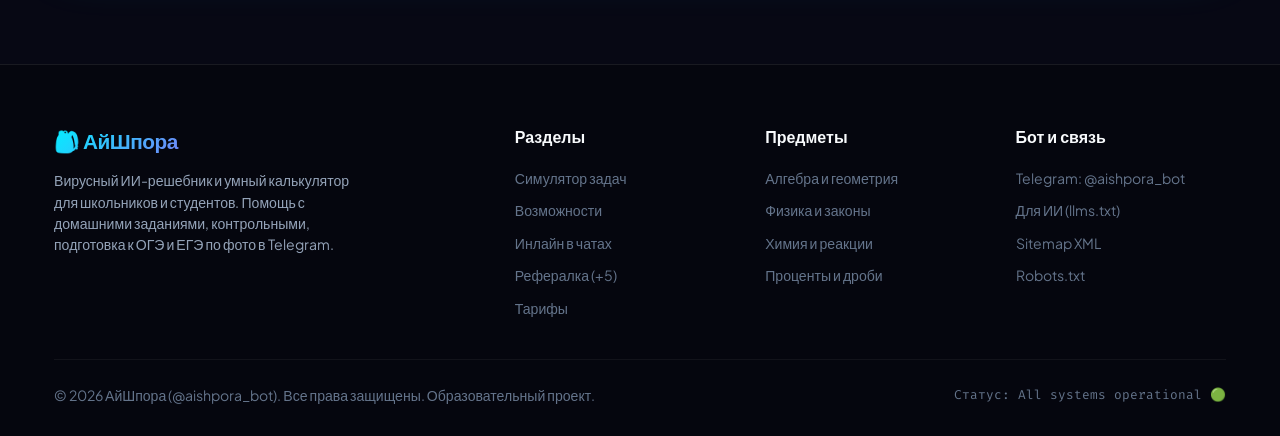
==== commit 4965f0b3: "feat(landing): add referral program section (+5 solutions), calculator, and faq" ====
--- a/index.html
+++ b/index.html
@@ -186,6 +186,7 @@
         <li><a href="#features" class="nav-link">Фичи</a></li>
         <li><a href="#inline" class="nav-link">Инлайн</a></li>
         <li><a href="#calculator" class="nav-link">Калькулятор</a></li>
+        <li><a href="#referral" class="nav-link">Рефералка</a></li>
         <li><a href="#tariffs" class="nav-link">Тарифы</a></li>
         <li><a href="#faq" class="nav-link">FAQ</a></li>
         <li class="mobile-menu-extra">
@@ -586,6 +587,97 @@
     </section>
 
     <!-- ==========================================================================
+         REFERRAL PROGRAM (+5 SOLUTIONS PER FRIEND)
+         ========================================================================== -->
+    <section id="referral" class="section">
+      <div class="container">
+        <div class="section-header">
+          <div class="section-badge">🎁 Бесплатные решения навсегда</div>
+          <h2 class="section-title">Приглашай друзей — учитесь на 5+ бесплатно!</h2>
+          <p class="section-desc">
+            Win-Win для тебя и одноклассников. За каждого друга, перешедшего по твоей ссылке, ты получаешь <strong>+5 решений</strong>, а твой друг — <strong>+5 решений в подарок</strong> на старте!
+          </p>
+        </div>
+
+        <!-- 3 Viral Steps -->
+        <div class="referral-steps-grid">
+          <div class="referral-step-card">
+            <div class="step-num-badge">01</div>
+            <div class="step-icon">🔗</div>
+            <h3 class="step-title">Забери ссылку в боте</h3>
+            <p class="step-desc">
+              Открой бота, нажми <strong>«👥 Рефералка (+5)»</strong> или напиши <code>/ref</code> — твоя персональная ссылка сгенерируется мгновенно в 1 клик.
+            </p>
+          </div>
+
+          <div class="referral-step-card highlight">
+            <div class="step-num-badge">02</div>
+            <div class="step-icon">💬</div>
+            <h3 class="step-title">Скинь в беседу класса</h3>
+            <p class="step-desc">
+              Отправь ссылку одноклассникам или закинь в школьный чат. Друг нажимает Start и сразу получает 10 решений (5 базовых + 5 от тебя).
+            </p>
+          </div>
+
+          <div class="referral-step-card">
+            <div class="step-num-badge">03</div>
+            <div class="step-icon">🚀</div>
+            <h3 class="step-title">Получай +5 решений</h3>
+            <p class="step-desc">
+              Бонус начисляется тебе в ту же секунду с уведомлением в Telegram. 10 друзей = 50 сложных задач бесплатно без ограничений по времени!
+            </p>
+          </div>
+        </div>
+
+        <!-- Gamified Referral Calculator -->
+        <div class="ref-calc-box">
+          <div class="ref-calc-controls">
+            <div class="calc-label-row">
+              <span style="font-weight: 700; font-size: 1.05rem;">Сколько одноклассников и друзей позовёшь?</span>
+              <span class="calc-value-badge" id="refFriendsBadge">5 друзей</span>
+            </div>
+            <input type="range" min="1" max="30" value="5" class="calc-slider" id="refFriendsSlider" aria-label="Количество друзей">
+
+            <div class="ref-perks-list">
+              <div class="ref-perk-item">
+                <span class="icon">⚡</span>
+                <span>Мгновенное начисление на баланс сразу после первого входа друга</span>
+              </div>
+              <div class="ref-perk-item">
+                <span class="icon">♾️</span>
+                <span>Накопленные решения никогда не сгорают и действуют бессрочно</span>
+              </div>
+              <div class="ref-perk-item">
+                <span class="icon">📸</span>
+                <span>Работает на любые сложные задачи: фото тетрадей, геометрию и файлы</span>
+              </div>
+            </div>
+          </div>
+
+          <div class="ref-calc-results">
+            <div class="ref-res-solutions" id="refResSolutions">+25</div>
+            <div class="ref-res-sub">бесплатных решений сложных задач</div>
+
+            <div class="ref-stats-mini">
+              <div class="ref-mini-box">
+                <div class="ref-mini-val" id="refResMoney">~125 ₽</div>
+                <div class="ref-mini-lbl">Чистая экономия</div>
+              </div>
+              <div class="ref-mini-box">
+                <div class="ref-mini-val" id="refResTime">~8 ч</div>
+                <div class="ref-mini-lbl">Сберегли времени</div>
+              </div>
+            </div>
+
+            <a href="https://t.me/aishpora_bot" target="_blank" rel="noopener noreferrer" class="btn btn-primary" style="width: 100%;">
+              <span>🎁 Забрать реферальную ссылку в Telegram</span>
+            </a>
+          </div>
+        </div>
+      </div>
+    </section>
+
+    <!-- ==========================================================================
          TARIFFS & PRICING
          ========================================================================== -->
     <section id="tariffs" class="section">
@@ -687,6 +779,22 @@
 
         <div style="text-align: center; margin-top: 24px; color: var(--text-dim); font-size: 0.85rem;">
           💳 Оплата в 1 клик через СБП (Система быстрых платежей), Тинькофф, Сбер и любые банковские карты РФ.
+        </div>
+
+        <!-- Referral Promo Banner under Tariffs -->
+        <div class="referral-tariff-banner">
+          <div class="banner-icon-col">🎁</div>
+          <div class="banner-text-col">
+            <div class="banner-title">Не хочешь тратить деньги? Получай решения бесплатно!</div>
+            <div class="banner-desc">
+              Приглашай одноклассников в бота — дарим по <strong>+5 бонусных решений</strong> за каждого друга тебе и ему без ограничений по времени!
+            </div>
+          </div>
+          <div class="banner-btn-col">
+            <a href="#referral" class="btn btn-outline btn-sm">
+              <span>Как позвать друзей →</span>
+            </a>
+          </div>
         </div>
       </div>
     </section>
@@ -844,6 +952,19 @@
             <div class="faq-content">
               <p class="faq-text">
                 Да, на 100%! При старте ты получаешь 5 полных подробных решений сложных задач по фото, а базовая арифметика, проценты и простой калькулятор остаются бесплатными навсегда. Никаких банковских карт для старта привязывать не требуется.
+              </p>
+            </div>
+          </div>
+
+          <!-- Item 7: Referral Program -->
+          <div class="faq-item">
+            <button class="faq-trigger">
+              <span>Как получать решения бесплатно без покупки тарифов?</span>
+              <span class="faq-icon">+</span>
+            </button>
+            <div class="faq-content">
+              <p class="faq-text">
+                Через нашу реферальную программу! Зайди в бота, нажми кнопку <b>«👥 Рефералка (+5)»</b> или отправь команду <code>/ref</code>, скопируй персональную ссылку и поделись ею с одноклассниками или в школьной беседе. За каждого друга, перешедшего по ссылке, ты мгновенно получаешь <b>+5 решений</b>, а твой друг — <b>+5 решений в подарок</b> на старт. Пригласишь 10 друзей — получишь 50 задач бесплатно без срока давности!
               </p>
             </div>
           </div>
@@ -896,6 +1017,7 @@
             <li><a href="#simulator" class="footer-link">Симулятор задач</a></li>
             <li><a href="#features" class="footer-link">Возможности</a></li>
             <li><a href="#inline" class="footer-link">Инлайн в чатах</a></li>
+            <li><a href="#referral" class="footer-link">Рефералка (+5)</a></li>
             <li><a href="#tariffs" class="footer-link">Тарифы</a></li>
           </ul>
         </div>
--- a/style.css
+++ b/style.css
@@ -1679,3 +1679,223 @@
     top: 58px;
   }
 }
+
+/* ==========================================================================
+   REFERRAL PROGRAM SECTION & BANNER
+   ========================================================================== */
+.referral-steps-grid {
+  display: grid;
+  grid-template-columns: repeat(3, 1fr);
+  gap: 20px;
+  margin-bottom: 36px;
+}
+
+.referral-step-card {
+  position: relative;
+  background: var(--bg-card);
+  border: 1px solid var(--border-subtle);
+  border-radius: var(--radius-lg);
+  padding: 28px 24px;
+  transition: var(--transition);
+  display: flex;
+  flex-direction: column;
+}
+
+.referral-step-card:hover {
+  transform: translateY(-4px);
+  border-color: var(--border-active);
+  box-shadow: 0 12px 30px rgba(0, 240, 255, 0.12);
+}
+
+.referral-step-card.highlight {
+  border-color: rgba(168, 85, 247, 0.4);
+  background: linear-gradient(145deg, rgba(168, 85, 247, 0.1) 0%, rgba(18, 22, 44, 0.8) 100%);
+  box-shadow: 0 8px 24px rgba(168, 85, 247, 0.15);
+}
+
+.step-num-badge {
+  position: absolute;
+  top: 16px;
+  right: 20px;
+  font-family: var(--font-mono);
+  font-size: 0.9rem;
+  font-weight: 700;
+  color: var(--text-dim);
+  opacity: 0.6;
+}
+
+.step-icon {
+  font-size: 2.2rem;
+  margin-bottom: 16px;
+}
+
+.step-title {
+  font-family: var(--font-display);
+  font-size: 1.25rem;
+  font-weight: 700;
+  color: var(--text-main);
+  margin-bottom: 10px;
+}
+
+.step-desc {
+  font-size: 0.92rem;
+  line-height: 1.55;
+  color: var(--text-muted);
+}
+
+.step-desc code {
+  background: rgba(0, 240, 255, 0.12);
+  color: var(--neon-cyan);
+  padding: 2px 6px;
+  border-radius: 4px;
+  font-family: var(--font-mono);
+  font-size: 0.88rem;
+}
+
+/* Gamified Referral Calculator Box */
+.ref-calc-box {
+  background: var(--bg-card);
+  border: 1px solid var(--border-subtle);
+  border-radius: var(--radius-xl);
+  padding: 32px;
+  display: grid;
+  grid-template-columns: 1.2fr 1fr;
+  gap: 36px;
+  align-items: center;
+  box-shadow: var(--shadow-card);
+}
+
+.ref-calc-controls {
+  display: flex;
+  flex-direction: column;
+  gap: 20px;
+}
+
+.ref-perks-list {
+  display: flex;
+  flex-direction: column;
+  gap: 12px;
+  margin-top: 10px;
+}
+
+.ref-perk-item {
+  display: flex;
+  align-items: center;
+  gap: 12px;
+  font-size: 0.92rem;
+  color: var(--text-muted);
+}
+
+.ref-perk-item .icon {
+  font-size: 1.1rem;
+}
+
+.ref-calc-results {
+  background: rgba(255, 255, 255, 0.02);
+  border: 1px solid var(--border-subtle);
+  border-radius: var(--radius-lg);
+  padding: 28px;
+  text-align: center;
+  display: flex;
+  flex-direction: column;
+  align-items: center;
+}
+
+.ref-res-solutions {
+  font-family: var(--font-display);
+  font-size: 3.5rem;
+  font-weight: 900;
+  line-height: 1;
+  background: linear-gradient(135deg, var(--neon-cyan), var(--neon-purple));
+  -webkit-background-clip: text;
+  -webkit-text-fill-color: transparent;
+  margin-bottom: 6px;
+}
+
+.ref-res-sub {
+  font-size: 0.9rem;
+  color: var(--text-muted);
+  margin-bottom: 20px;
+}
+
+.ref-stats-mini {
+  display: grid;
+  grid-template-columns: 1fr 1fr;
+  gap: 14px;
+  width: 100%;
+  margin-bottom: 24px;
+}
+
+.ref-mini-box {
+  background: rgba(255, 255, 255, 0.03);
+  border: 1px solid var(--border-subtle);
+  border-radius: var(--radius-md);
+  padding: 12px 8px;
+}
+
+.ref-mini-val {
+  font-family: var(--font-display);
+  font-size: 1.3rem;
+  font-weight: 800;
+  color: var(--neon-emerald);
+}
+
+.ref-mini-lbl {
+  font-size: 0.75rem;
+  color: var(--text-dim);
+  margin-top: 2px;
+}
+
+/* Referral Promo Banner in Tariffs */
+.referral-tariff-banner {
+  margin-top: 36px;
+  background: linear-gradient(135deg, rgba(0, 240, 255, 0.08) 0%, rgba(168, 85, 247, 0.12) 100%);
+  border: 1px solid rgba(0, 240, 255, 0.25);
+  border-radius: var(--radius-lg);
+  padding: 24px 28px;
+  display: flex;
+  align-items: center;
+  gap: 24px;
+  box-shadow: 0 10px 30px rgba(0, 0, 0, 0.3);
+}
+
+.banner-icon-col {
+  font-size: 2.5rem;
+  flex-shrink: 0;
+}
+
+.banner-text-col {
+  flex: 1;
+}
+
+.banner-title {
+  font-family: var(--font-display);
+  font-size: 1.2rem;
+  font-weight: 700;
+  color: var(--text-main);
+  margin-bottom: 4px;
+}
+
+.banner-desc {
+  font-size: 0.92rem;
+  color: var(--text-muted);
+  line-height: 1.5;
+}
+
+.banner-btn-col {
+  flex-shrink: 0;
+}
+
+@media (max-width: 900px) {
+  .referral-steps-grid {
+    grid-template-columns: 1fr;
+  }
+  .ref-calc-box {
+    grid-template-columns: 1fr;
+  }
+  .referral-tariff-banner {
+    flex-direction: column;
+    text-align: center;
+    align-items: center;
+  }
+}
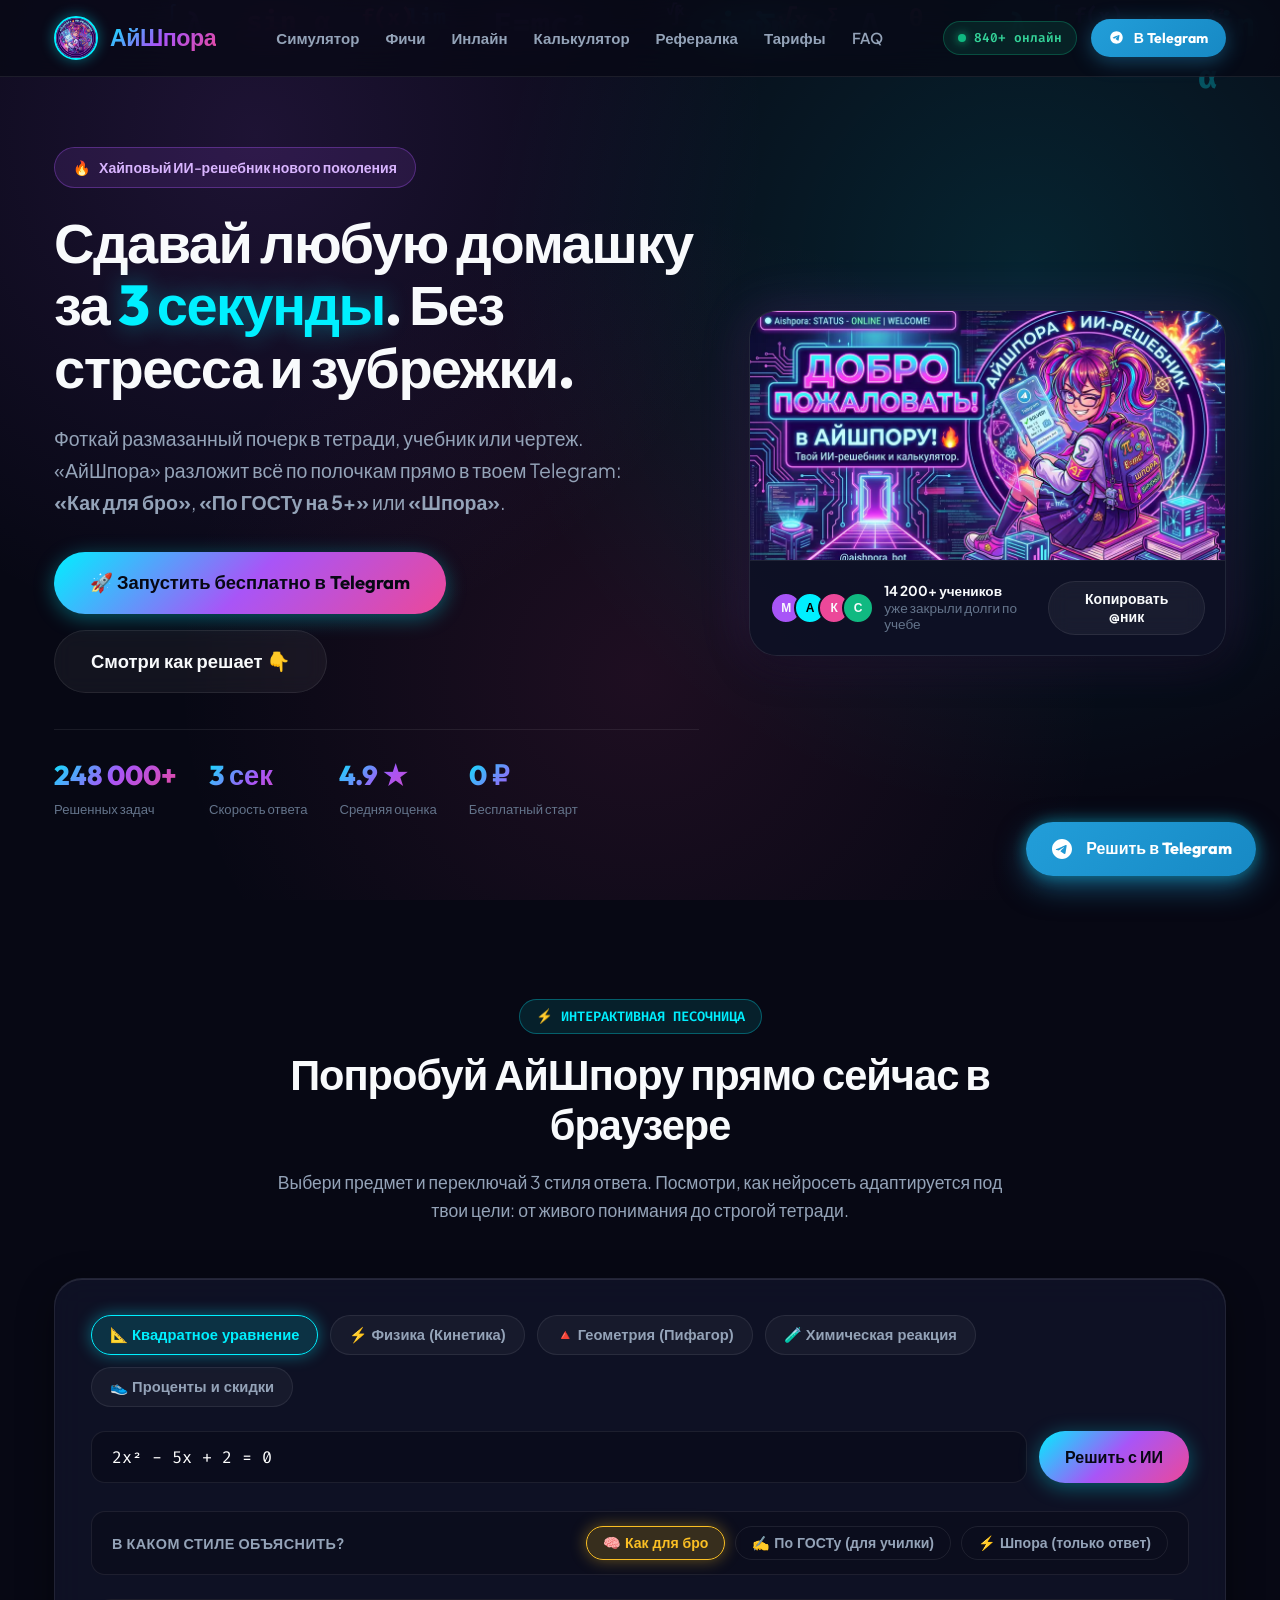
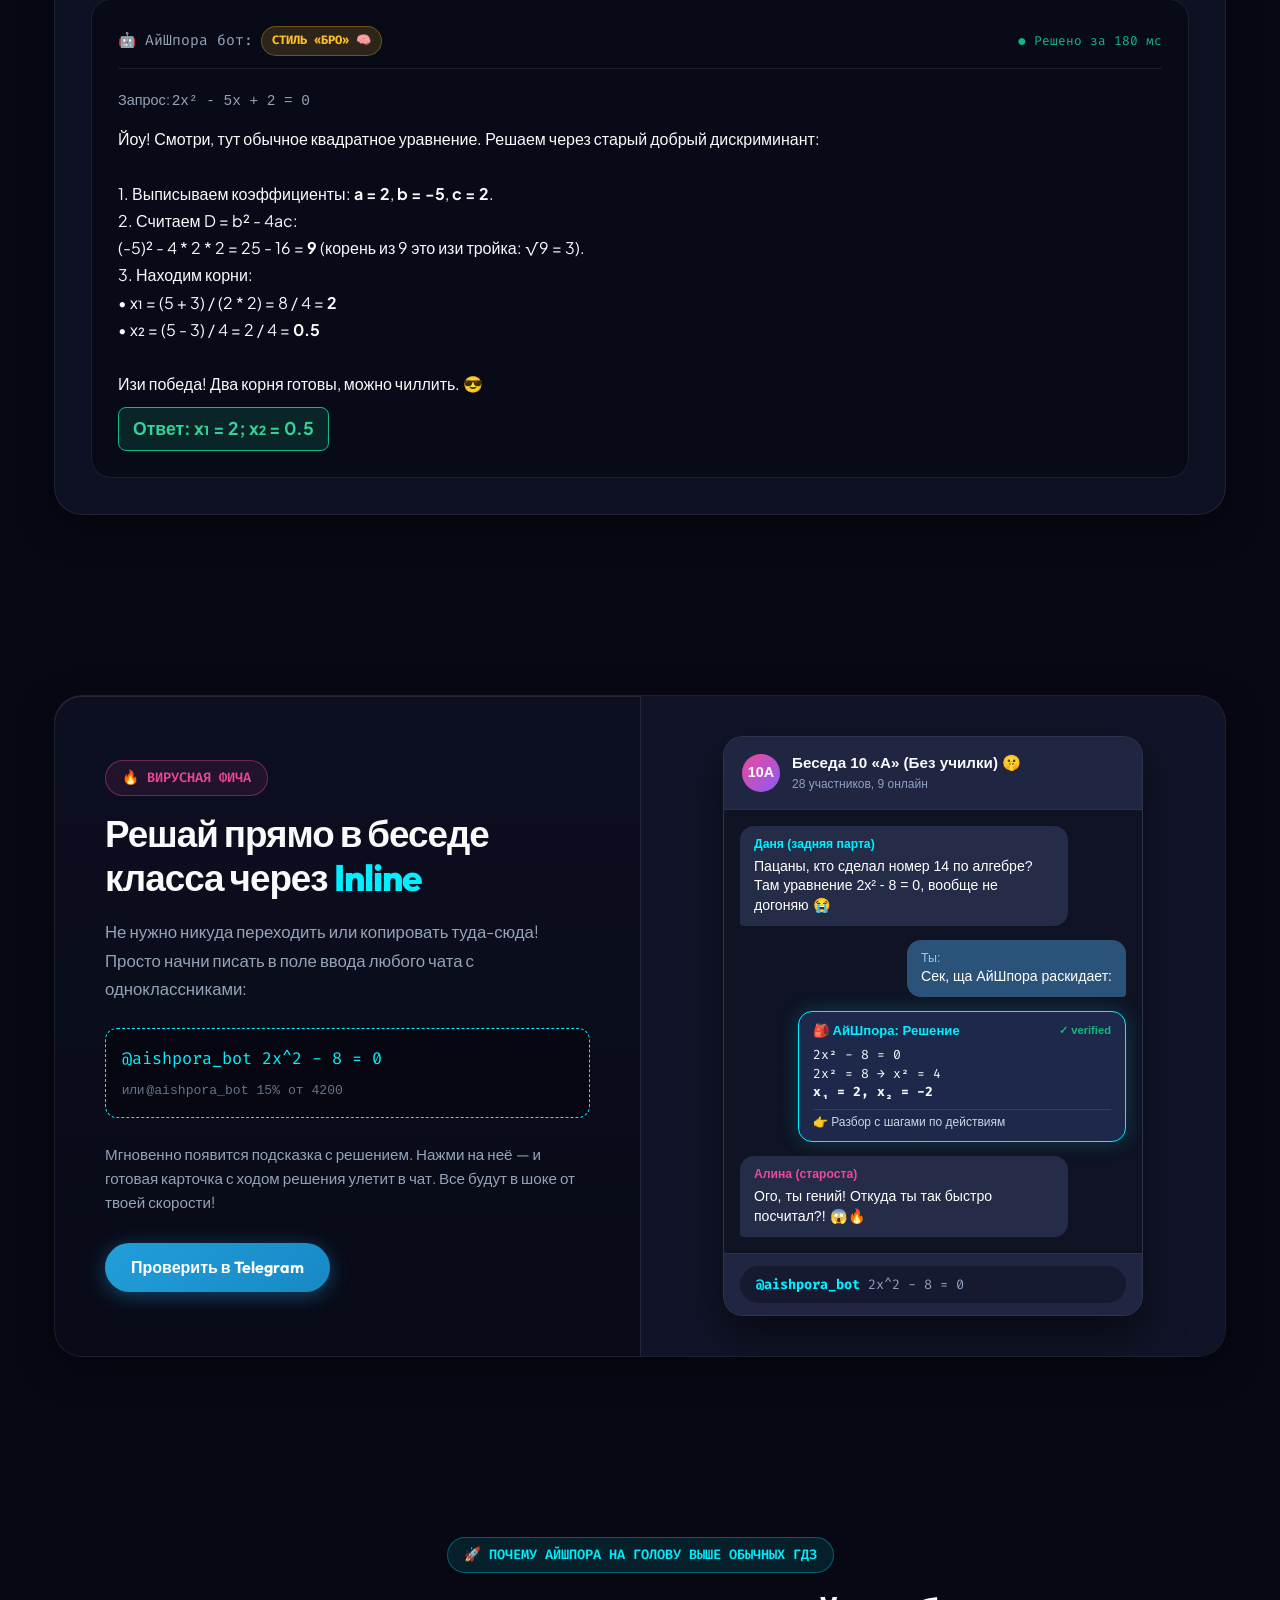
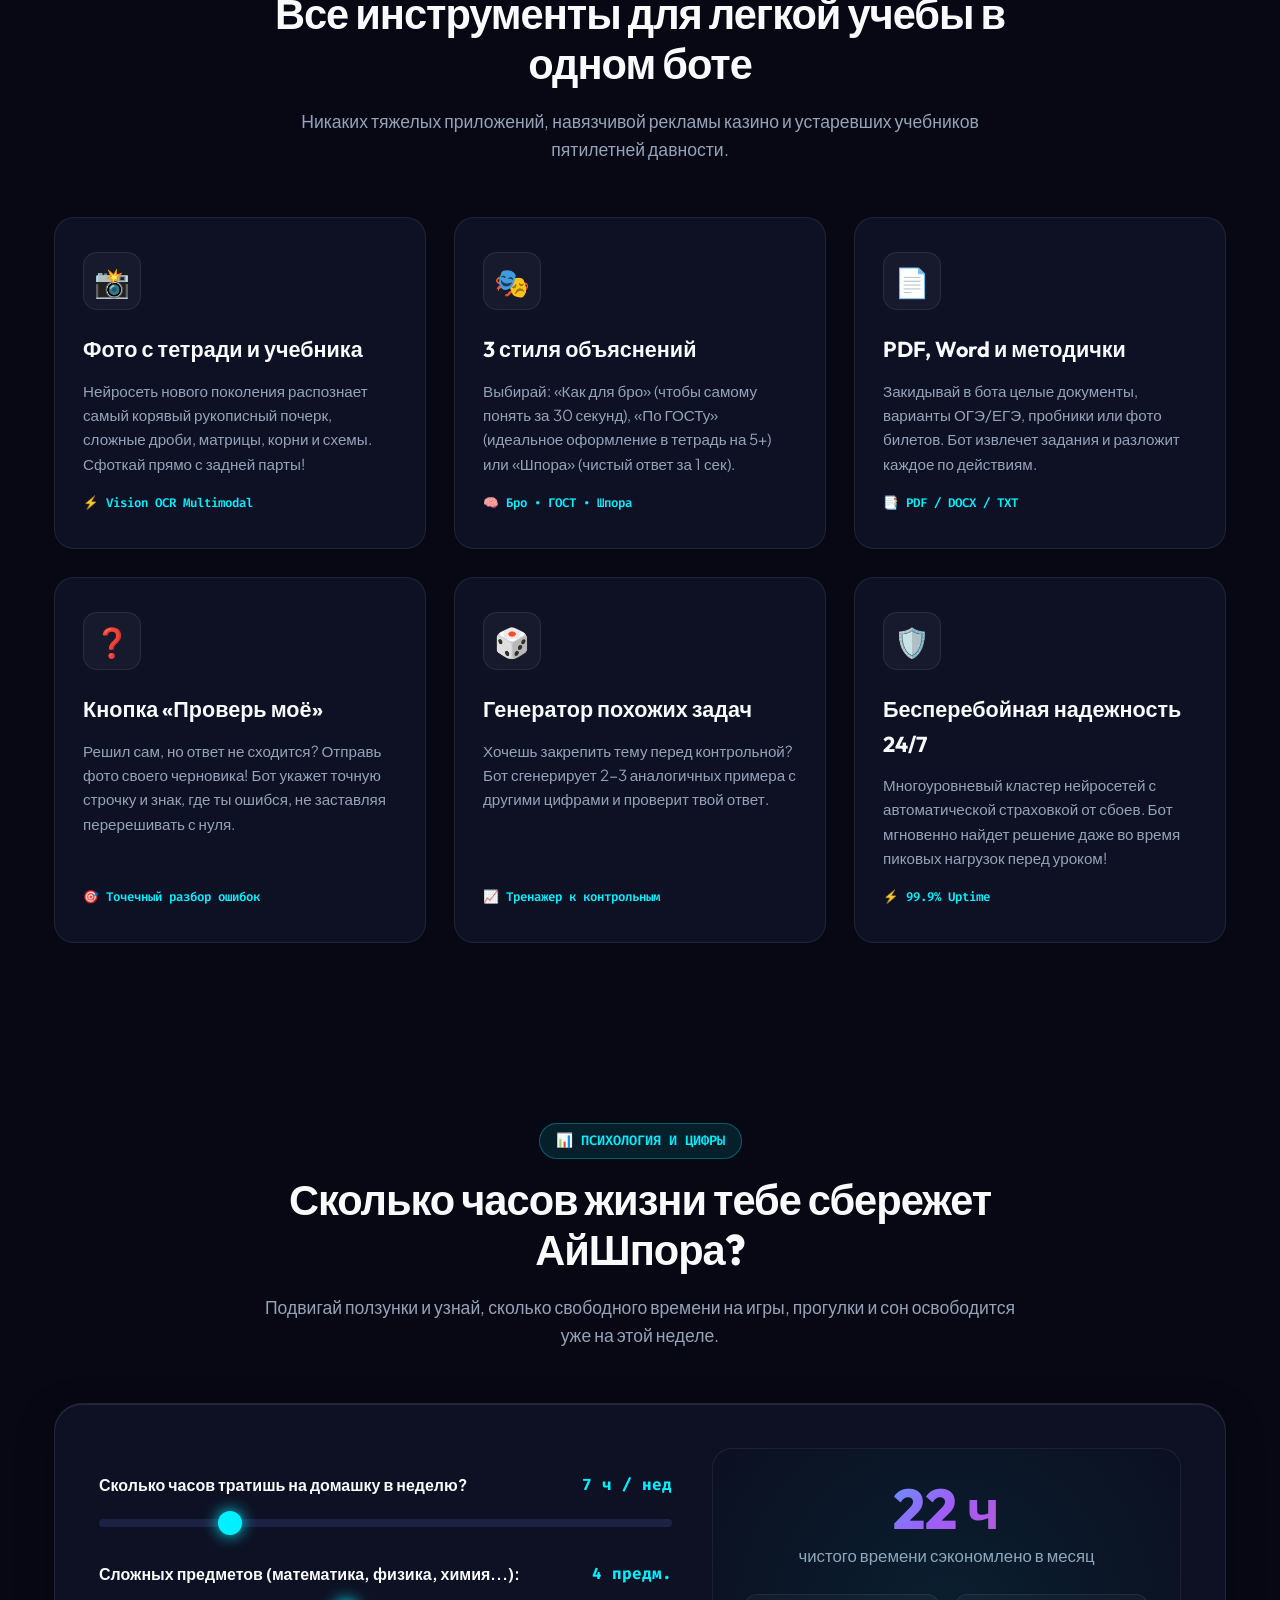
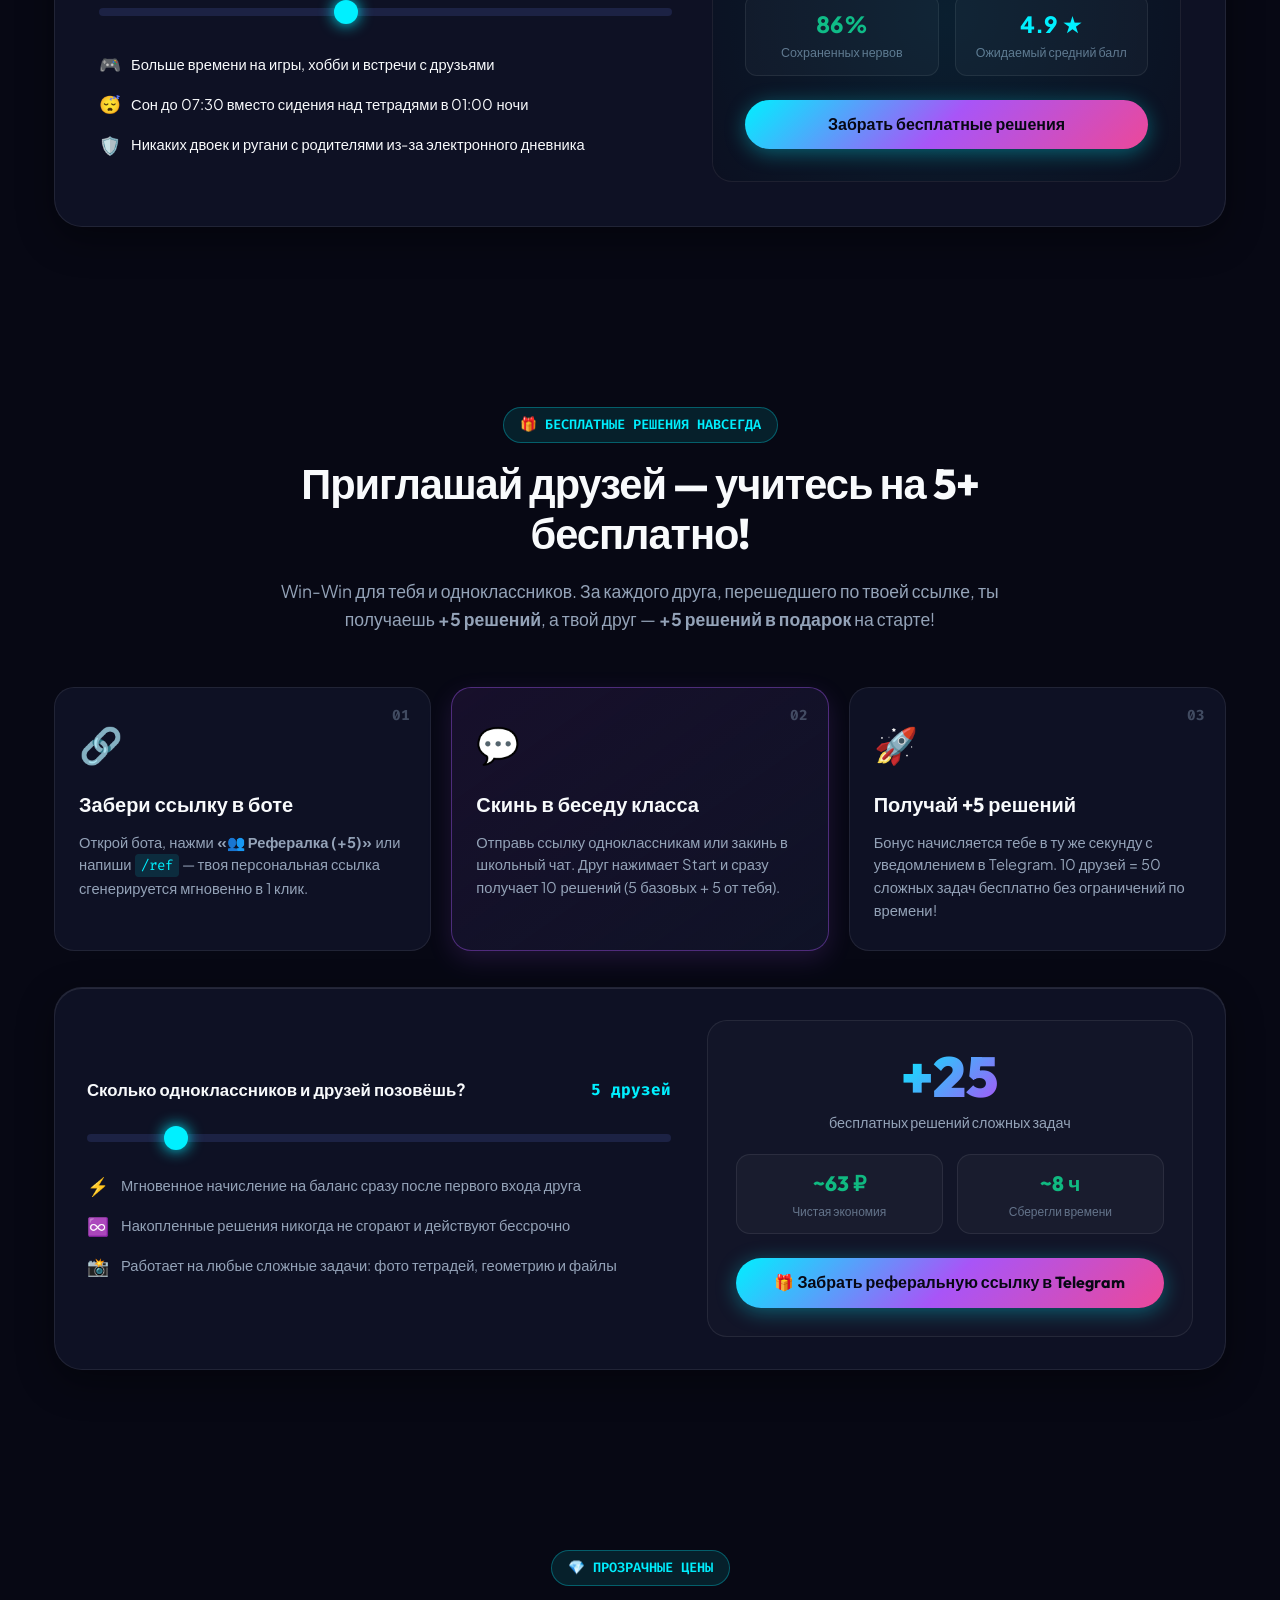
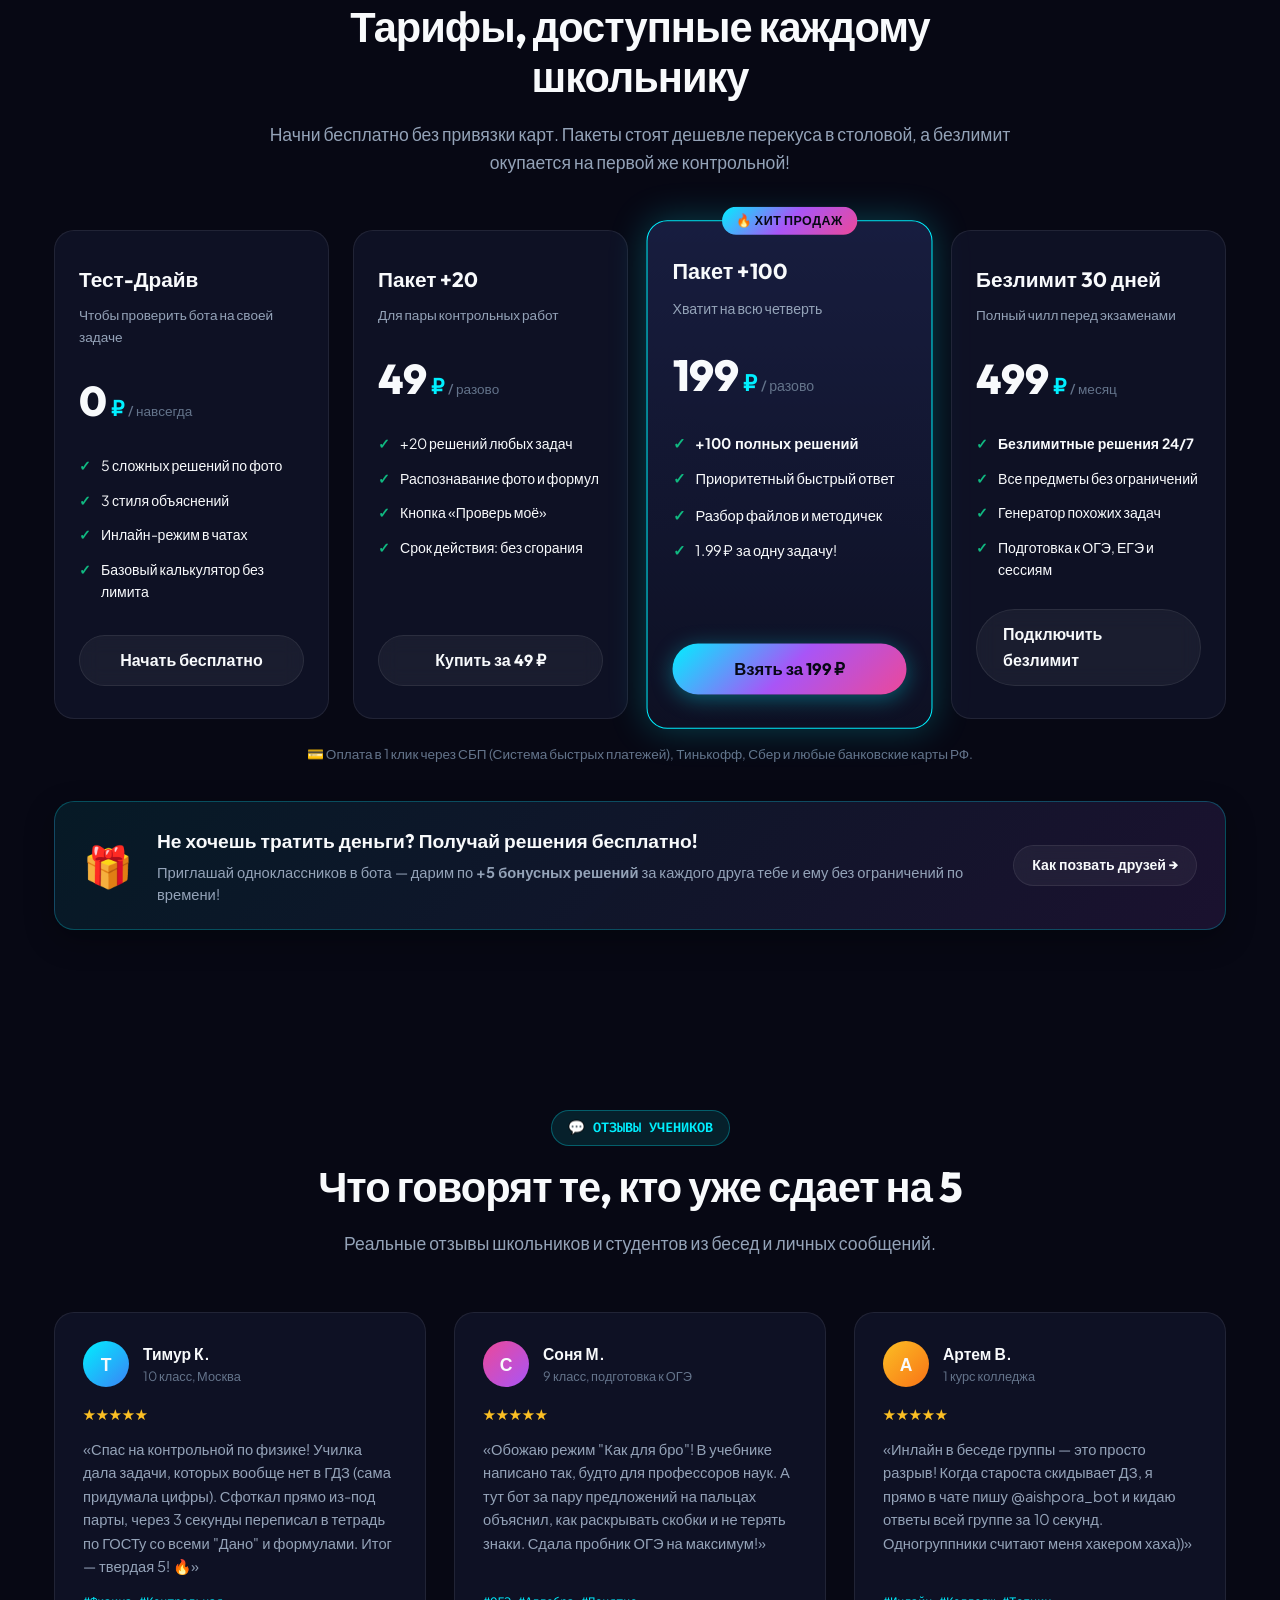
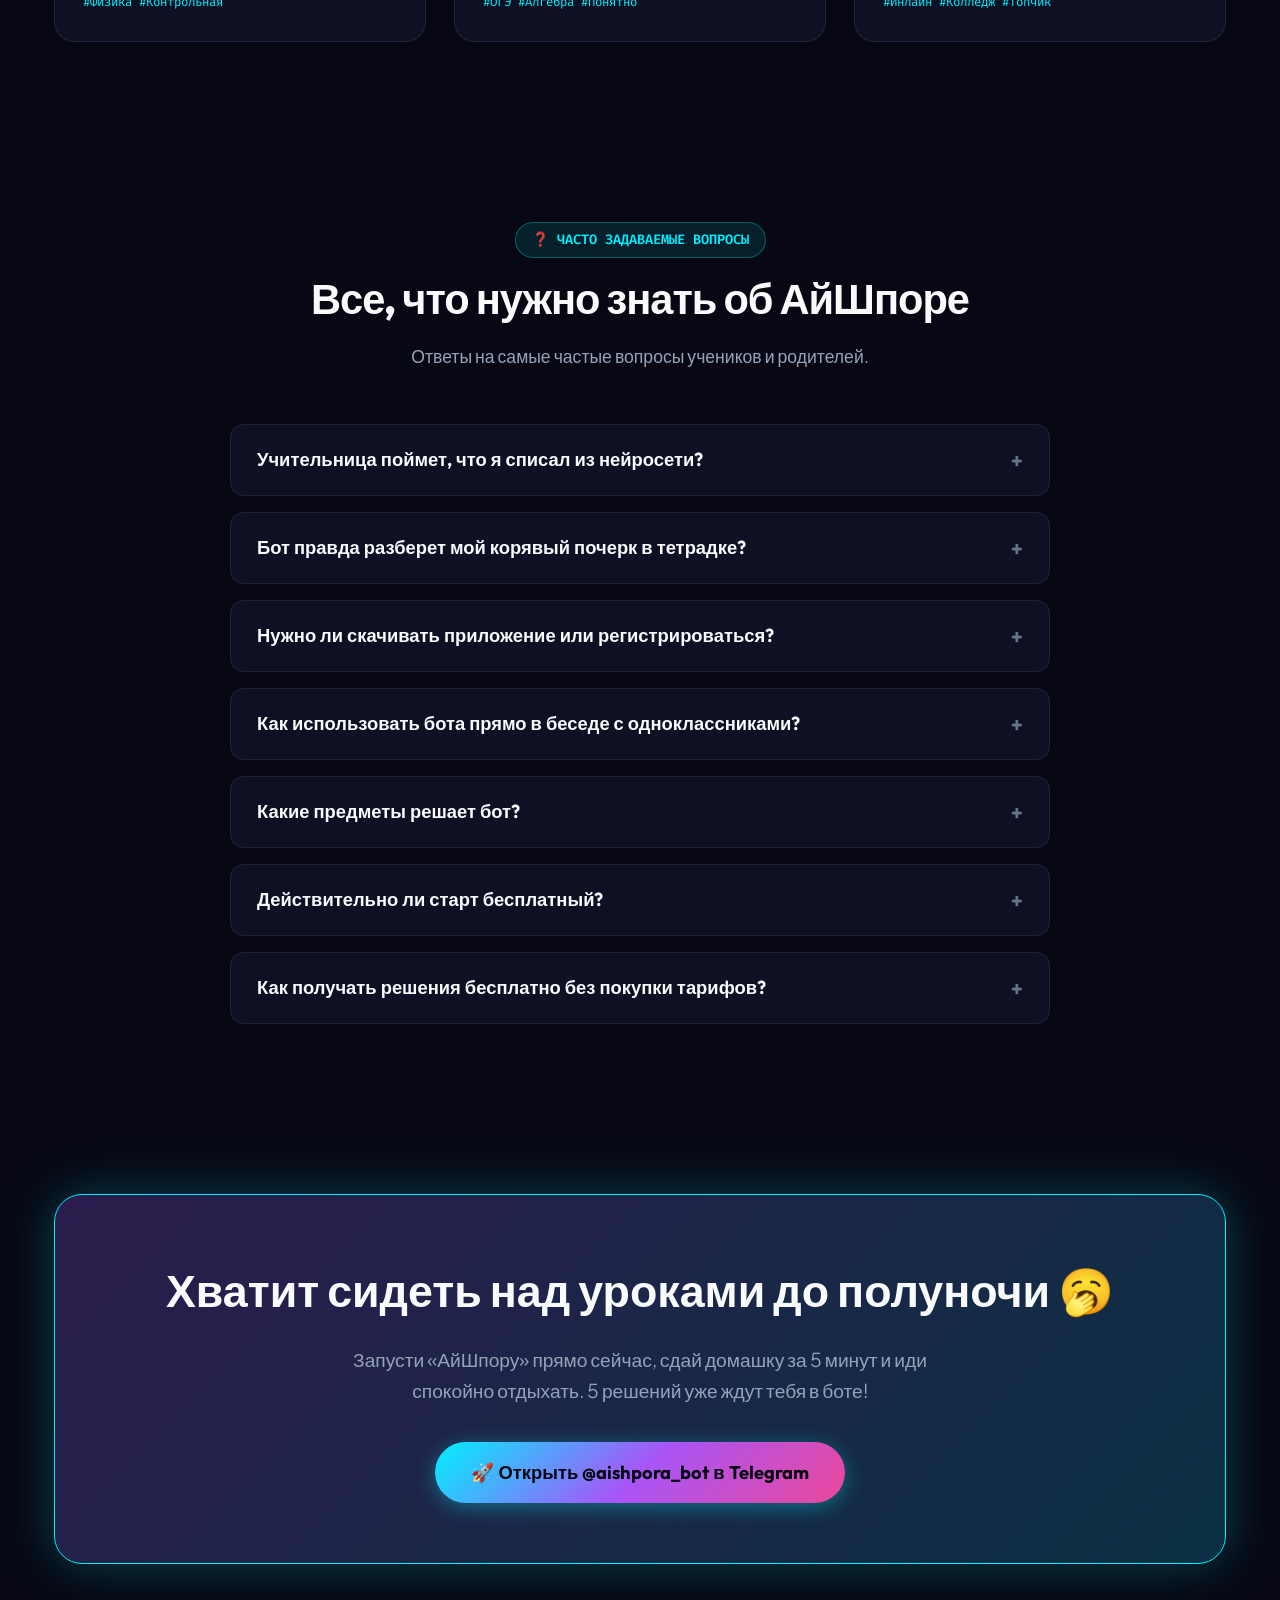
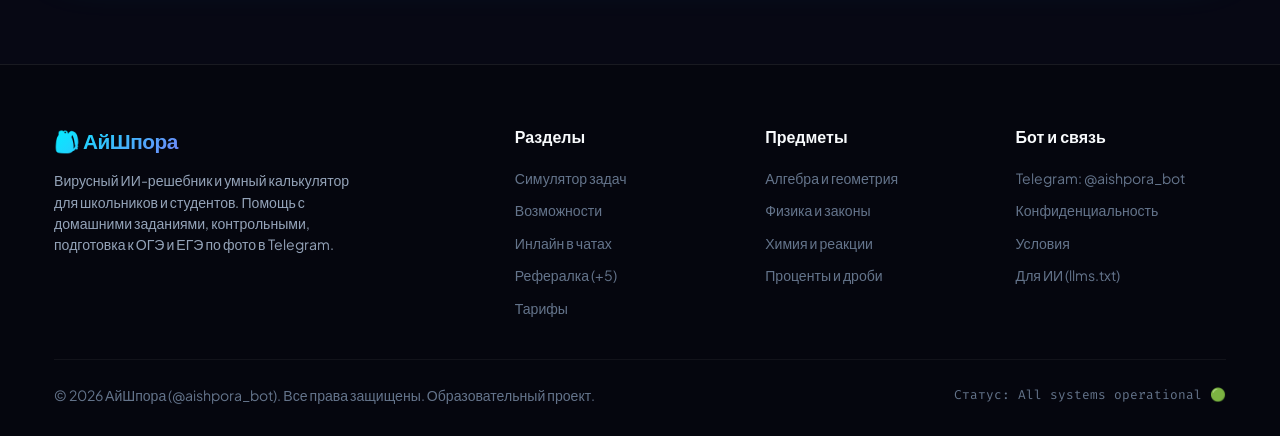
==== commit 27786b98: "seo: drop fake rating and HowTo, add legal pages, compress OG Co-authored-by: Cursor <cursoragent@cu" ====
--- a/index.html
+++ b/index.html
@@ -3,32 +3,33 @@
 <head>
   <meta charset="UTF-8">
   <meta name="viewport" content="width=device-width, initial-scale=1.0, maximum-scale=5.0">
-  <title>АйШпора (@aishpora_bot) — ИИ-Решебник и Калькулятор по фото в Telegram | ГДЗ с объяснением</title>
+  <title>АйШпора — ИИ-решебник в Telegram</title>
   
   <!-- SEO Meta Tags -->
-  <meta name="description" content="Умный Telegram-бот «АйШпора» решает алгебру, геометрию, физику и химию за 3 секунды по фото тетради или прямо в чате класса! 3 стиля решения: на пальцах для бро, по ГОСТу для тетради и быстрая шпора. 5 решений бесплатно!">
-  <meta name="keywords" content="решебник онлайн, гдз по фото, решение задач по фото, ии калькулятор, решебник телеграм, айшпора бот, бот решебник в чат, решение задач с шагами, подготовка к огэ егэ, решение физики химии геометрии">
+  <meta name="description" content="Telegram-бот решает алгебру, физику и химию по фото тетради. Три стиля ответа, инлайн в чате, 5 решений бесплатно.">
   <meta name="author" content="АйШпора">
   <meta name="robots" content="index, follow, max-image-preview:large, max-snippet:-1, max-video-preview:-1">
   <link rel="canonical" href="https://aishpora.dontseekme.ru/">
   <meta name="yandex-verification" content="66e7b3d858170aec">
+  <link rel="preload" as="image" href="hero.webp" type="image/webp">
 
   <!-- OpenGraph / Social Meta Tags -->
   <meta property="og:type" content="website">
   <meta property="og:site_name" content="АйШпора">
-  <meta property="og:title" content="АйШпора — Вирусный ИИ-Решебник и Калькулятор по фото в Telegram">
-  <meta property="og:description" content="Фоткай задачу из тетради — получай решение за 3 секунды в 3 стилях: «Как для бро», «По ГОСТу» или «Шпора». Работает прямо в Telegram!">
-  <meta property="og:image" content="Gemini_Generated_Image_rgvzztrgvzztrgvz.jpg">
-  <meta property="og:image:width" content="1200">
-  <meta property="og:image:height" content="675">
+  <meta property="og:title" content="АйШпора — ИИ-решебник в Telegram">
+  <meta property="og:description" content="Telegram-бот решает алгебру, физику и химию по фото тетради. Три стиля ответа, инлайн в чате, 5 решений бесплатно.">
+  <meta property="og:image" content="https://aishpora.dontseekme.ru/og-image.jpg">
+  <meta property="og:image:width" content="1100">
+  <meta property="og:image:height" content="578">
+  <meta property="og:image:alt" content="АйШпора — ИИ-решебник в Telegram">
   <meta property="og:url" content="https://aishpora.dontseekme.ru/">
   <meta property="og:locale" content="ru_RU">
 
   <!-- Twitter Card -->
   <meta name="twitter:card" content="summary_large_image">
-  <meta name="twitter:title" content="АйШпора (@aishpora_bot) — ИИ-Решебник в Telegram">
-  <meta name="twitter:description" content="Решай домашки, контрольные и тесты по фото за 3 секунды. Бесплатный старт!">
-  <meta name="twitter:image" content="Gemini_Generated_Image_rgvzztrgvzztrgvz.jpg">
+  <meta name="twitter:title" content="АйШпора — ИИ-решебник в Telegram">
+  <meta name="twitter:description" content="Решение задач по фото в Telegram. 5 решений бесплатно.">
+  <meta name="twitter:image" content="https://aishpora.dontseekme.ru/og-image.jpg">
 
   <!-- Favicon Package -->
   <link rel="icon" type="image/x-icon" href="favicon.ico">
@@ -58,28 +59,43 @@
     "@context": "https://schema.org",
     "@graph": [
       {
+        "@type": "Organization",
+        "@id": "https://aishpora.dontseekme.ru/#organization",
+        "name": "АйШпора",
+        "alternateName": "@aishpora_bot",
+        "url": "https://aishpora.dontseekme.ru/",
+        "logo": {
+          "@type": "ImageObject",
+          "url": "https://aishpora.dontseekme.ru/logo.webp"
+        },
+        "sameAs": ["https://t.me/aishpora_bot"]
+      },
+      {
+        "@type": "WebSite",
+        "@id": "https://aishpora.dontseekme.ru/#website",
+        "url": "https://aishpora.dontseekme.ru/",
+        "name": "АйШпора",
+        "inLanguage": "ru",
+        "publisher": { "@id": "https://aishpora.dontseekme.ru/#organization" }
+      },
+      {
         "@type": "SoftwareApplication",
         "@id": "https://aishpora.dontseekme.ru/#app",
         "name": "АйШпора (AI Shpora)",
         "alternateName": "@aishpora_bot",
         "applicationCategory": "EducationalApplication",
-        "operatingSystem": "Telegram, Web, Android, iOS, Windows, macOS",
+        "operatingSystem": "Telegram",
         "url": "https://t.me/aishpora_bot",
-        "image": "https://aishpora.dontseekme.ru/Gemini_Generated_Image_87pvtq87pvtq87pv.jpg",
-        "description": "Вирусный ИИ-решебник и умный калькулятор в Telegram. Мгновенное решение математики, физики, химии и геометрии по фото тетрадей и в инлайн-режиме.",
+        "image": "https://aishpora.dontseekme.ru/og-image.jpg",
+        "description": "ИИ-решебник и калькулятор в Telegram: решение математики, физики, химии и геометрии по фото и в инлайн-режиме.",
+        "publisher": { "@id": "https://aishpora.dontseekme.ru/#organization" },
         "offers": {
           "@type": "AggregateOffer",
           "lowPrice": "0",
           "highPrice": "499",
           "priceCurrency": "RUB",
-          "offerCount": "4"
-        },
-        "aggregateRating": {
-          "@type": "AggregateRating",
-          "ratingValue": "4.9",
-          "reviewCount": "1420",
-          "bestRating": "5",
-          "worstRating": "1"
+          "offerCount": "4",
+          "description": "Бесплатный старт и пакеты решений. Реферальная программа: +5 решений за приглашение."
         }
       },
       {
@@ -88,34 +104,26 @@
         "mainEntity": [
           {
             "@type": "Question",
-            "name": "Учитель поймет, что я списал задачу из нейросети?",
+            "name": "Бот действительно распознает неразборчивый почерк в тетради?",
             "acceptedAnswer": {
               "@type": "Answer",
-              "text": "Нет! Режим «По ГОСТу» оформляет решение строго по правилам школьных учебников: с блоками «Дано», «Найти», формулами, подробными действиями и размерностями единиц измерения. А в режиме «Как для бро» ты сможешь за 30 секунд понять суть решения и уверенно ответить у доски."
+              "text": "АйШпора распознаёт рукописный текст в тетради, формулы и чертежи по фото. Лучше работает, если текст не перекрыт пальцем и нет сильного блика."
             }
           },
           {
             "@type": "Question",
-            "name": "Бот действительно распознает неразборчивый почерк в тетради?",
+            "name": "Как работает инлайн-режим в групповом чате?",
             "acceptedAnswer": {
               "@type": "Answer",
-              "text": "Да! АйШпора использует мультимодальный каскад передовых ИИ-моделей (Vision AI), обученных на тысячах снимков школьных тетрадей в клетку и линейку, смазанных фото с задней парты и сложных математических графиков."
+              "text": "В любом чате Telegram начните писать @aishpora_bot и через пробел введите уравнение. Появится подсказка с решением — нажмите, чтобы отправить карточку в беседу."
             }
           },
           {
             "@type": "Question",
-            "name": "Как работает инлайн-режим в групповом чате с одноклассниками?",
+            "name": "Какие предметы поддерживает бот?",
             "acceptedAnswer": {
               "@type": "Answer",
-              "text": "В любом чате Telegram начни писать @aishpora_bot и через пробел введи уравнение (например: @aishpora_bot 2x^2 - 8 = 0). Появится всплывающая подсказка с решением — нажми на неё, и карточка с ответом мгновенно отправится в беседу!"
-            }
-          },
-          {
-            "@type": "Question",
-            "name": "Какие школьные и студенческие предметы поддерживает бот?",
-            "acceptedAnswer": {
-              "@type": "Answer",
-              "text": "АйШпора решает математику, алгебру, геометрию (включая чертежи), физику (все разделы), химию (уравнивание реакций и расчет молярных масс), высшую математику (производные, интегралы, пределы), а также финансовые проценты и пропорции."
+              "text": "Математика, алгебра, геометрия, физика, химия, высшая математика (производные, интегралы, пределы), проценты и пропорции."
             }
           },
           {
@@ -123,29 +131,16 @@
             "name": "Сколько стоит использование АйШпоры?",
             "acceptedAnswer": {
               "@type": "Answer",
-              "text": "При регистрации ты сразу получаешь 5 полных подробных решений бесплатно, а базовый калькулятор и простые вычисления бесплатны навсегда. Дополнительные пакеты стоят от 49 ₽ за 20 задач до 499 ₽ за полный месячный безлимит."
+              "text": "Старт: 5 полных решений бесплатно, базовый калькулятор без лимита. Пакеты от 49 ₽ за 20 задач до 499 ₽ за месячный безлимит."
             }
-          }
-        ]
-      },
-      {
-        "@type": "HowTo",
-        "name": "Как решить задачу с помощью Telegram-бота АйШпора за 3 шага",
-        "step": [
-          {
-            "@type": "HowToStep",
-            "name": "Открой бота в Telegram",
-            "text": "Перейди по ссылке @aishpora_bot и нажми Start."
           },
           {
-            "@type": "HowToStep",
-            "name": "Сделай фото или отправь условие",
-            "text": "Сфотографируй тетрадь, учебник или напиши пример текстом."
-          },
-          {
-            "@type": "HowToStep",
-            "name": "Выбери стиль объяснения",
-            "text": "Выбери «Бро» для быстрого понимания, «ГОСТ» для идеального оформления в тетрадь или «Шпору» для мгновенного ответа."
+            "@type": "Question",
+            "name": "Как получать решения бесплатно без покупки тарифов?",
+            "acceptedAnswer": {
+              "@type": "Answer",
+              "text": "В боте откройте «Рефералка (+5)» или команду /ref. За каждого друга по вашей ссылке вы и друг получаете +5 решений."
+            }
           }
         ]
       }
@@ -176,7 +171,7 @@
   <header class="header">
     <div class="container header-inner">
       <a href="/" class="brand-logo" title="АйШпора — ИИ-Решебник">
-        <img src="Gemini_Generated_Image_87pvtq87pvtq87pv.jpg" alt="Логотип АйШпора" class="brand-badge-img">
+        <img src="logo.webp" alt="Логотип АйШпора" class="brand-badge-img" width="64" height="64">
         <span class="brand-name">АйШпора</span>
       </a>
 
@@ -269,7 +264,7 @@
         <!-- Hero Graphic Showcase -->
         <div class="hero-media-wrapper">
           <div class="hero-banner-card">
-            <img src="Gemini_Generated_Image_rgvzztrgvzztrgvz.jpg" alt="Добро пожаловать в АйШпору — Твой ИИ решебник и калькулятор" class="hero-banner-img" loading="eager">
+            <img src="hero.webp" alt="АйШпора — ИИ решебник и калькулятор в Telegram" class="hero-banner-img" width="1200" height="630" loading="eager">
             <div class="hero-card-meta">
               <div class="user-count-pill">
                 <div class="avatar-stack">
@@ -1036,9 +1031,9 @@
           <div class="footer-title">Бот и связь</div>
           <ul class="footer-links">
             <li><a href="https://t.me/aishpora_bot" target="_blank" rel="noopener noreferrer" class="footer-link">Telegram: @aishpora_bot</a></li>
+            <li><a href="privacy.html" class="footer-link">Конфиденциальность</a></li>
+            <li><a href="terms.html" class="footer-link">Условия</a></li>
             <li><a href="llms.txt" class="footer-link">Для ИИ (llms.txt)</a></li>
-            <li><a href="sitemap.xml" class="footer-link">Sitemap XML</a></li>
-            <li><a href="robots.txt" class="footer-link">Robots.txt</a></li>
           </ul>
         </div>
       </div>
--- a/style.css
+++ b/style.css
@@ -1899,3 +1899,27 @@
     align-items: center;
   }
 }
+
+.legal-page {
+  padding: 120px 0 80px;
+  color: var(--text-muted);
+  line-height: 1.7;
+}
+.legal-page h1 {
+  color: var(--text-main);
+  font-family: var(--font-display);
+  font-size: clamp(1.8rem, 4vw, 2.6rem);
+  margin-bottom: 12px;
+}
+.legal-page .legal-lead {
+  margin-bottom: 32px;
+  color: var(--text-dim);
+}
+.legal-page h2 {
+  color: var(--text-main);
+  font-size: 1.2rem;
+  margin: 28px 0 10px;
+}
+.legal-page a {
+  color: var(--neon-cyan);
+}
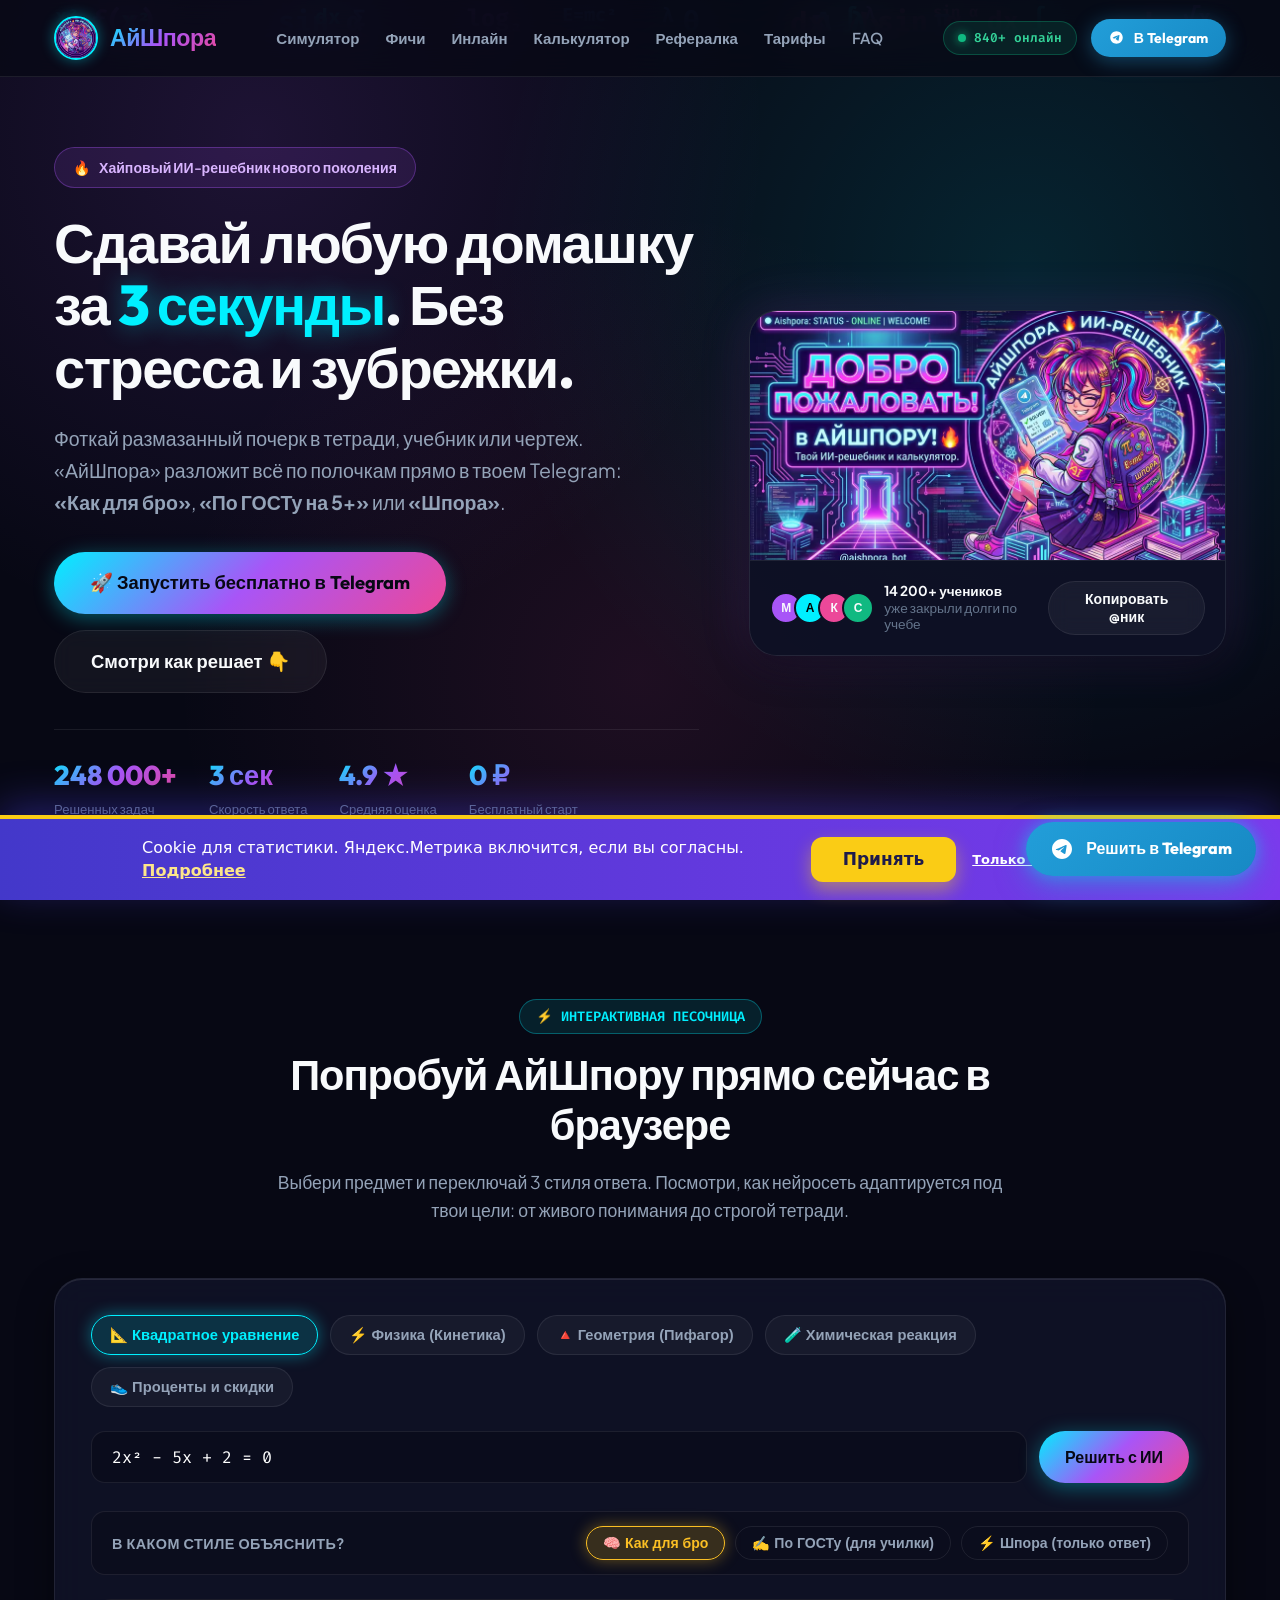
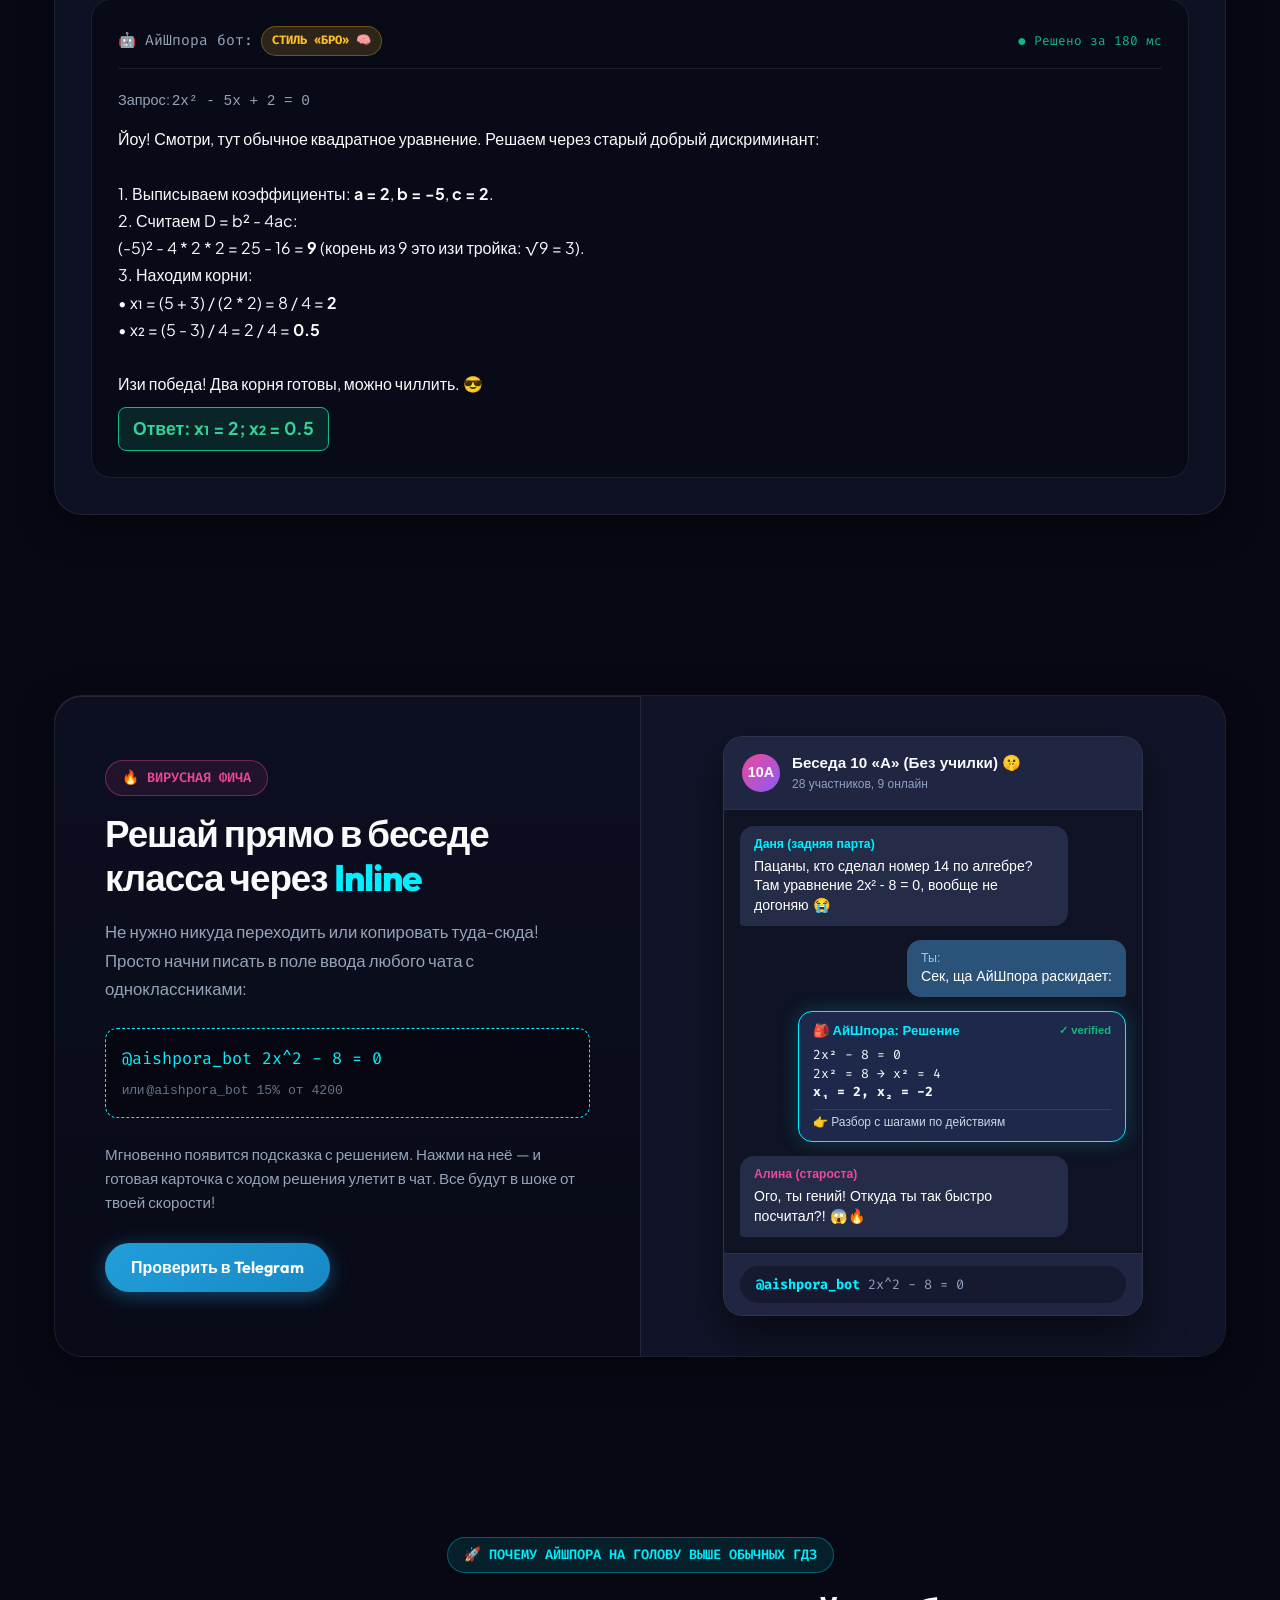
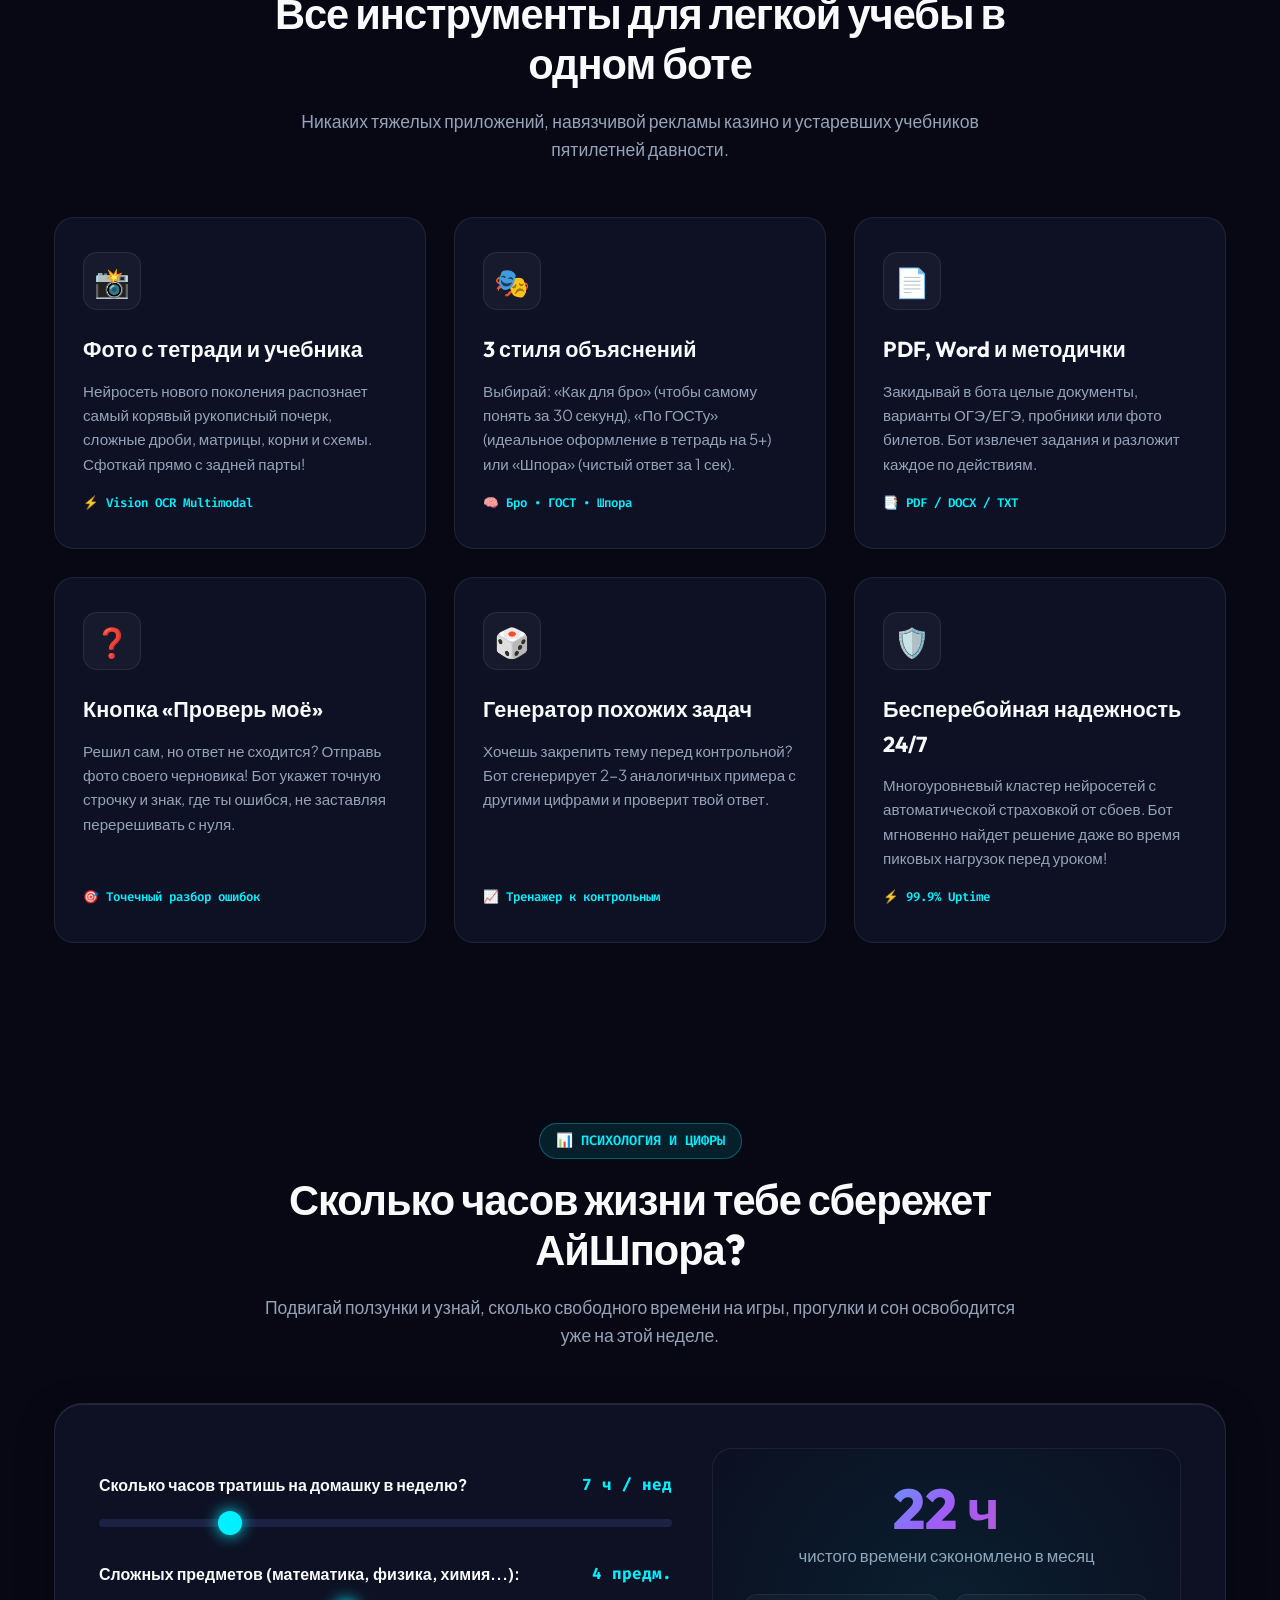
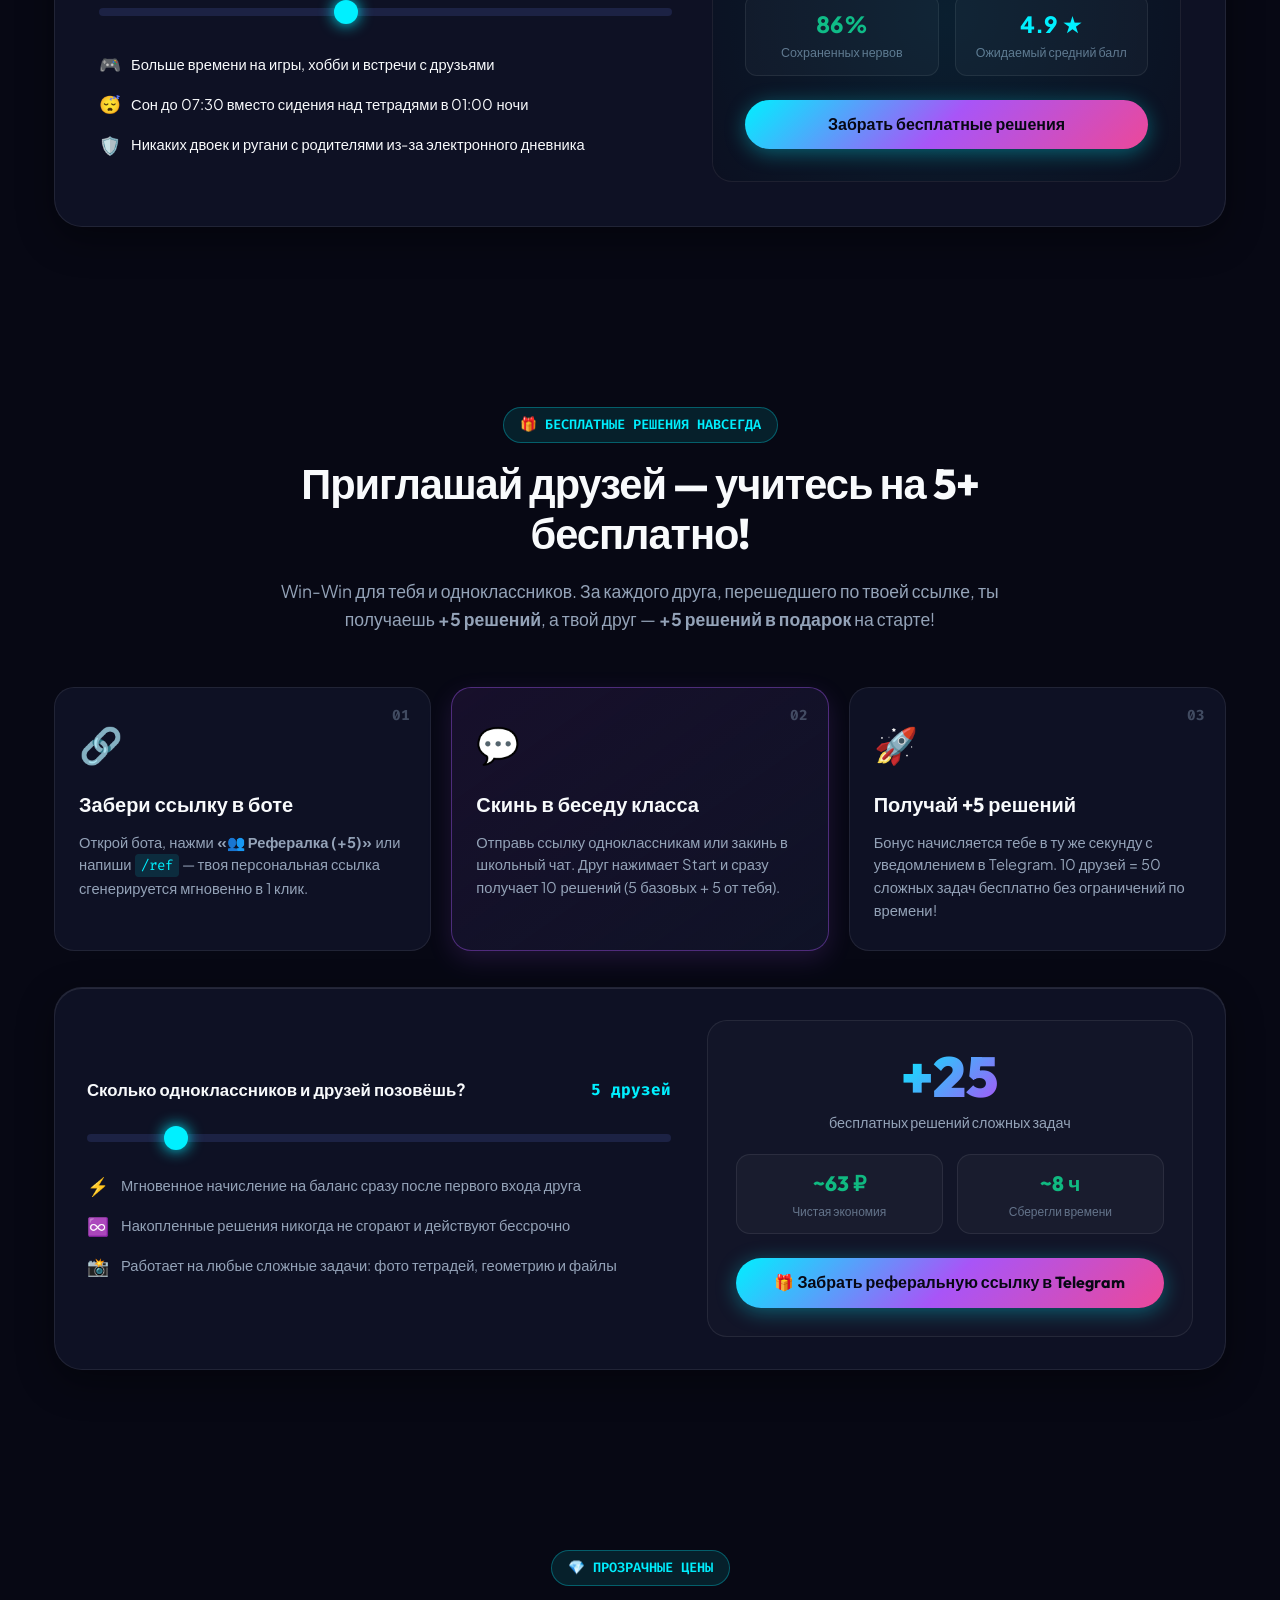
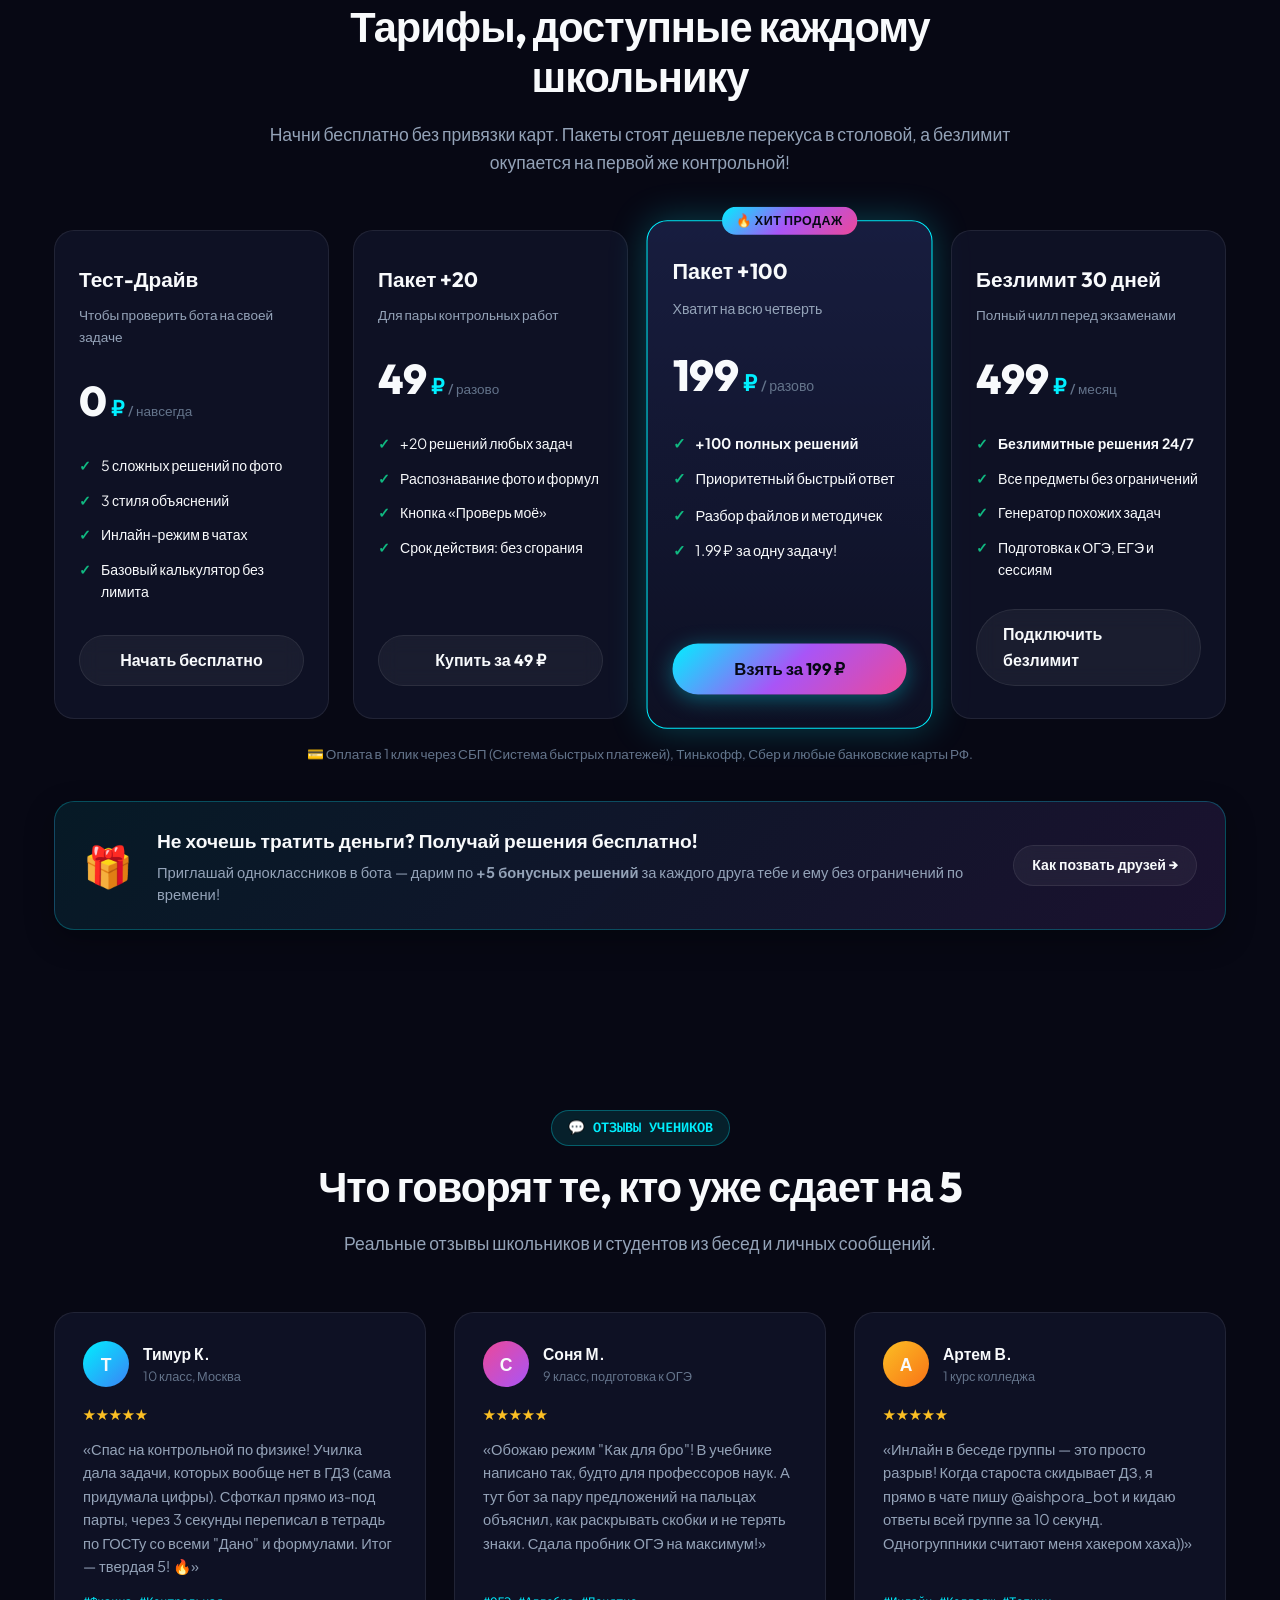
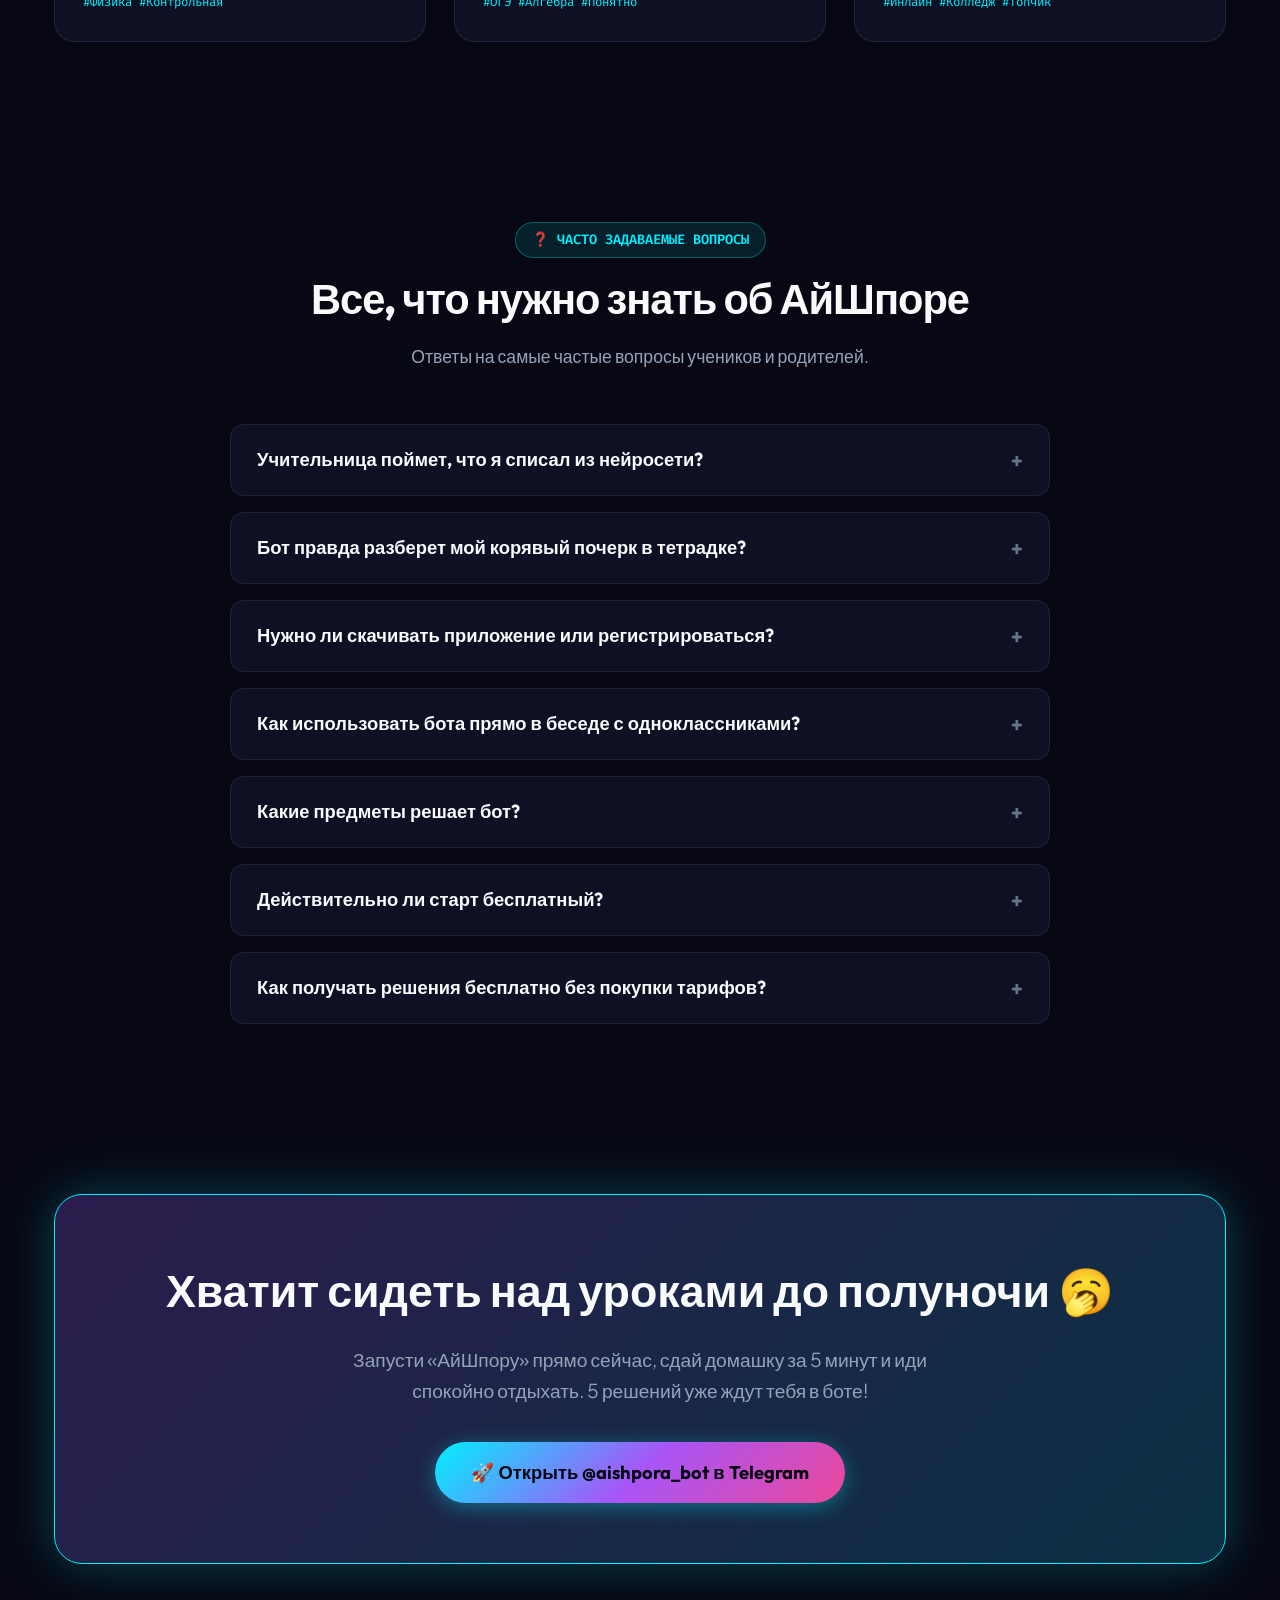
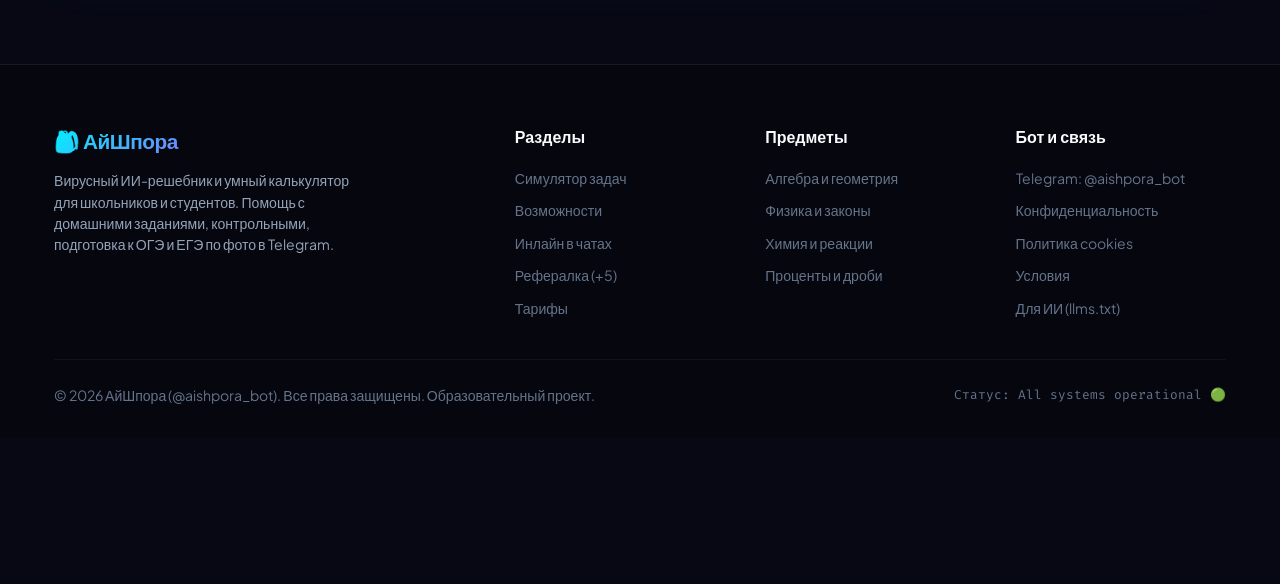
==== commit df4169db: "Ask before Yandex Metrika and keep the cookie banner text readable. Co-authored-by: Cursor <cursorag" ====
--- a/index.html
+++ b/index.html
@@ -148,19 +148,7 @@
   }
   </script>
   
-  <!-- Yandex.Metrika counter -->
-  <script type="text/javascript">
-      (function(m,e,t,r,i,k,a){
-          m[i]=m[i]||function(){(m[i].a=m[i].a||[]).push(arguments)};
-          m[i].l=1*new Date();
-          for (var j = 0; j < document.scripts.length; j++) {if (document.scripts[j].src === r) { return; }}
-          k=e.createElement(t),a=e.getElementsByTagName(t)[0],k.async=1,k.src=r,a.parentNode.insertBefore(k,a)
-      })(window, document,'script','https://mc.yandex.ru/metrika/tag.js?id=112279751', 'ym');
-
-      ym(112279751, 'init', {ssr:true, webvisor:true, clickmap:true, ecommerce:"dataLayer", referrer: document.referrer, url: location.href, accurateTrackBounce:true, trackLinks:true});
-  </script>
-  <noscript><div><img src="https://mc.yandex.ru/watch/112279751" style="position:absolute; left:-9999px;" alt="" /></div></noscript>
-  <!-- /Yandex.Metrika counter -->
+  <script src="/consent.js" defer></script>
 </head>
 <body>
 
@@ -1032,6 +1020,7 @@
           <ul class="footer-links">
             <li><a href="https://t.me/aishpora_bot" target="_blank" rel="noopener noreferrer" class="footer-link">Telegram: @aishpora_bot</a></li>
             <li><a href="privacy.html" class="footer-link">Конфиденциальность</a></li>
+            <li><a href="cookies.html" class="footer-link">Политика cookies</a></li>
             <li><a href="terms.html" class="footer-link">Условия</a></li>
             <li><a href="llms.txt" class="footer-link">Для ИИ (llms.txt)</a></li>
           </ul>
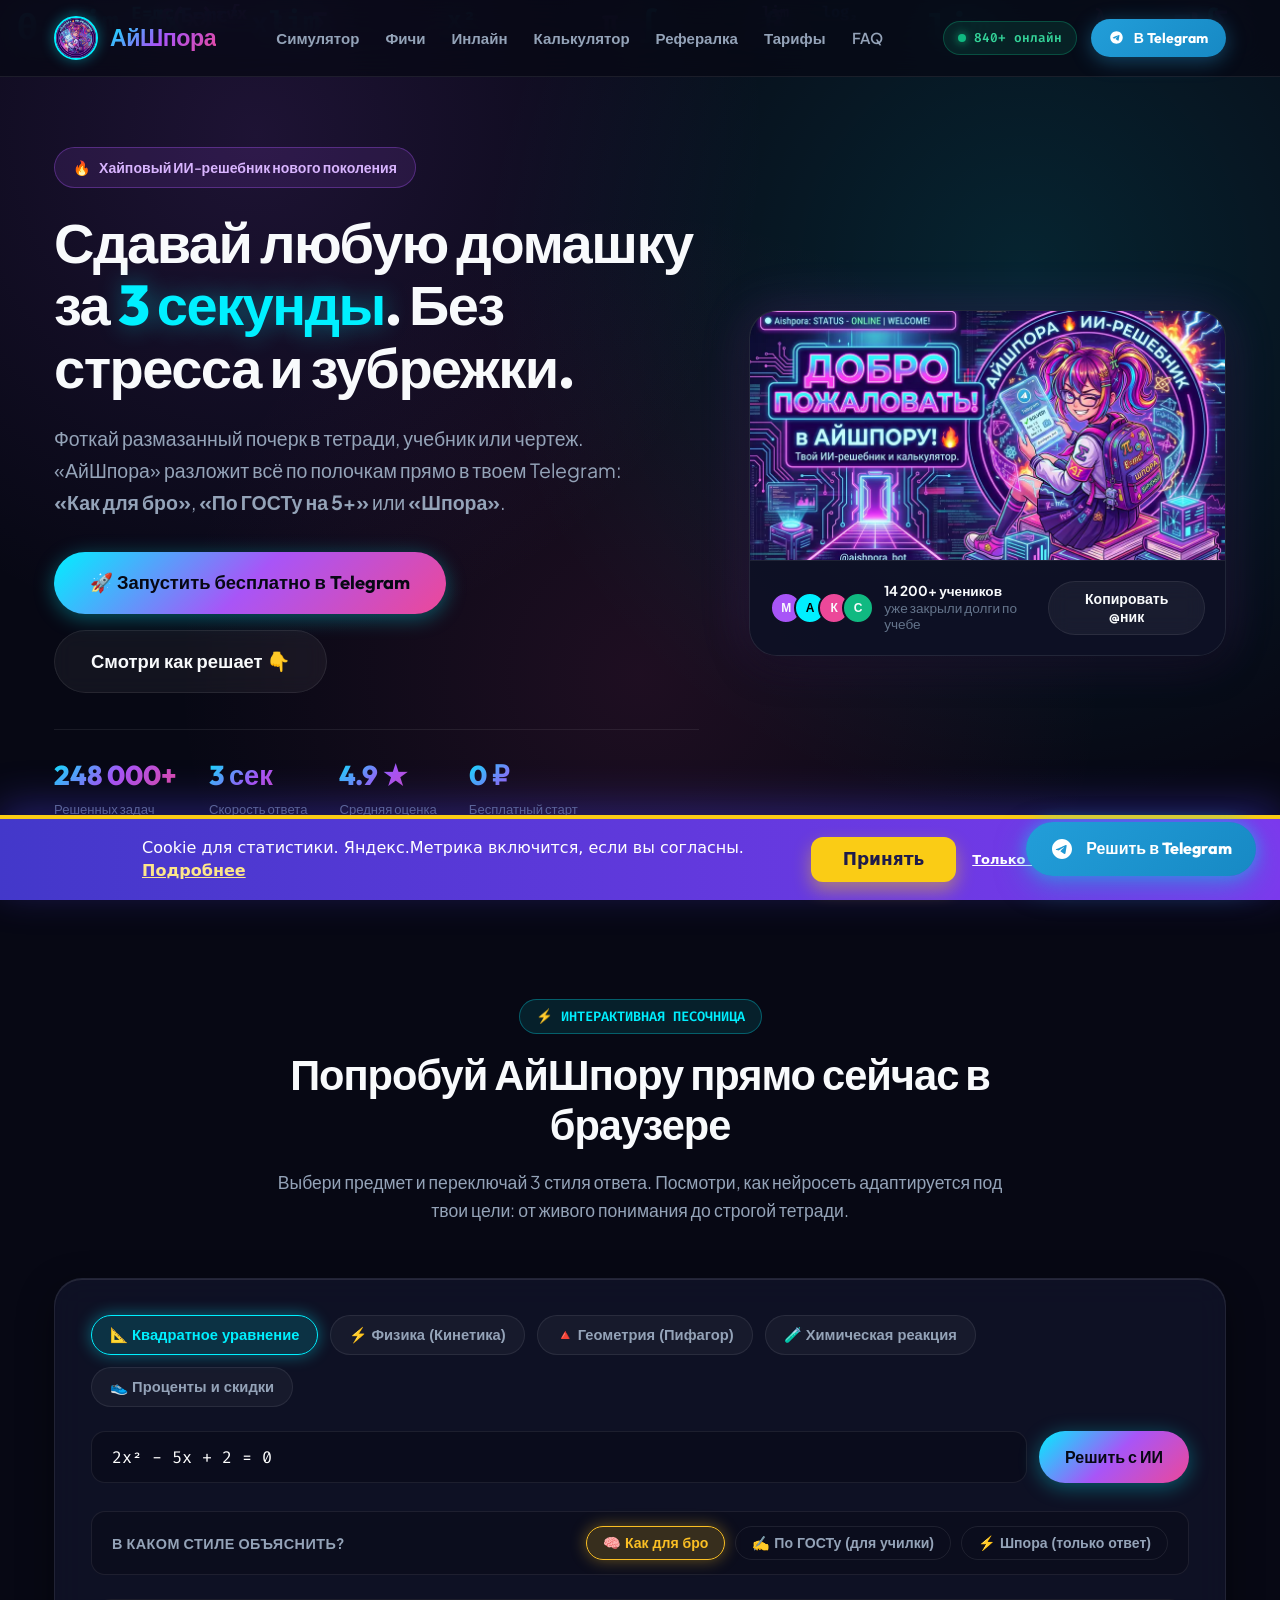
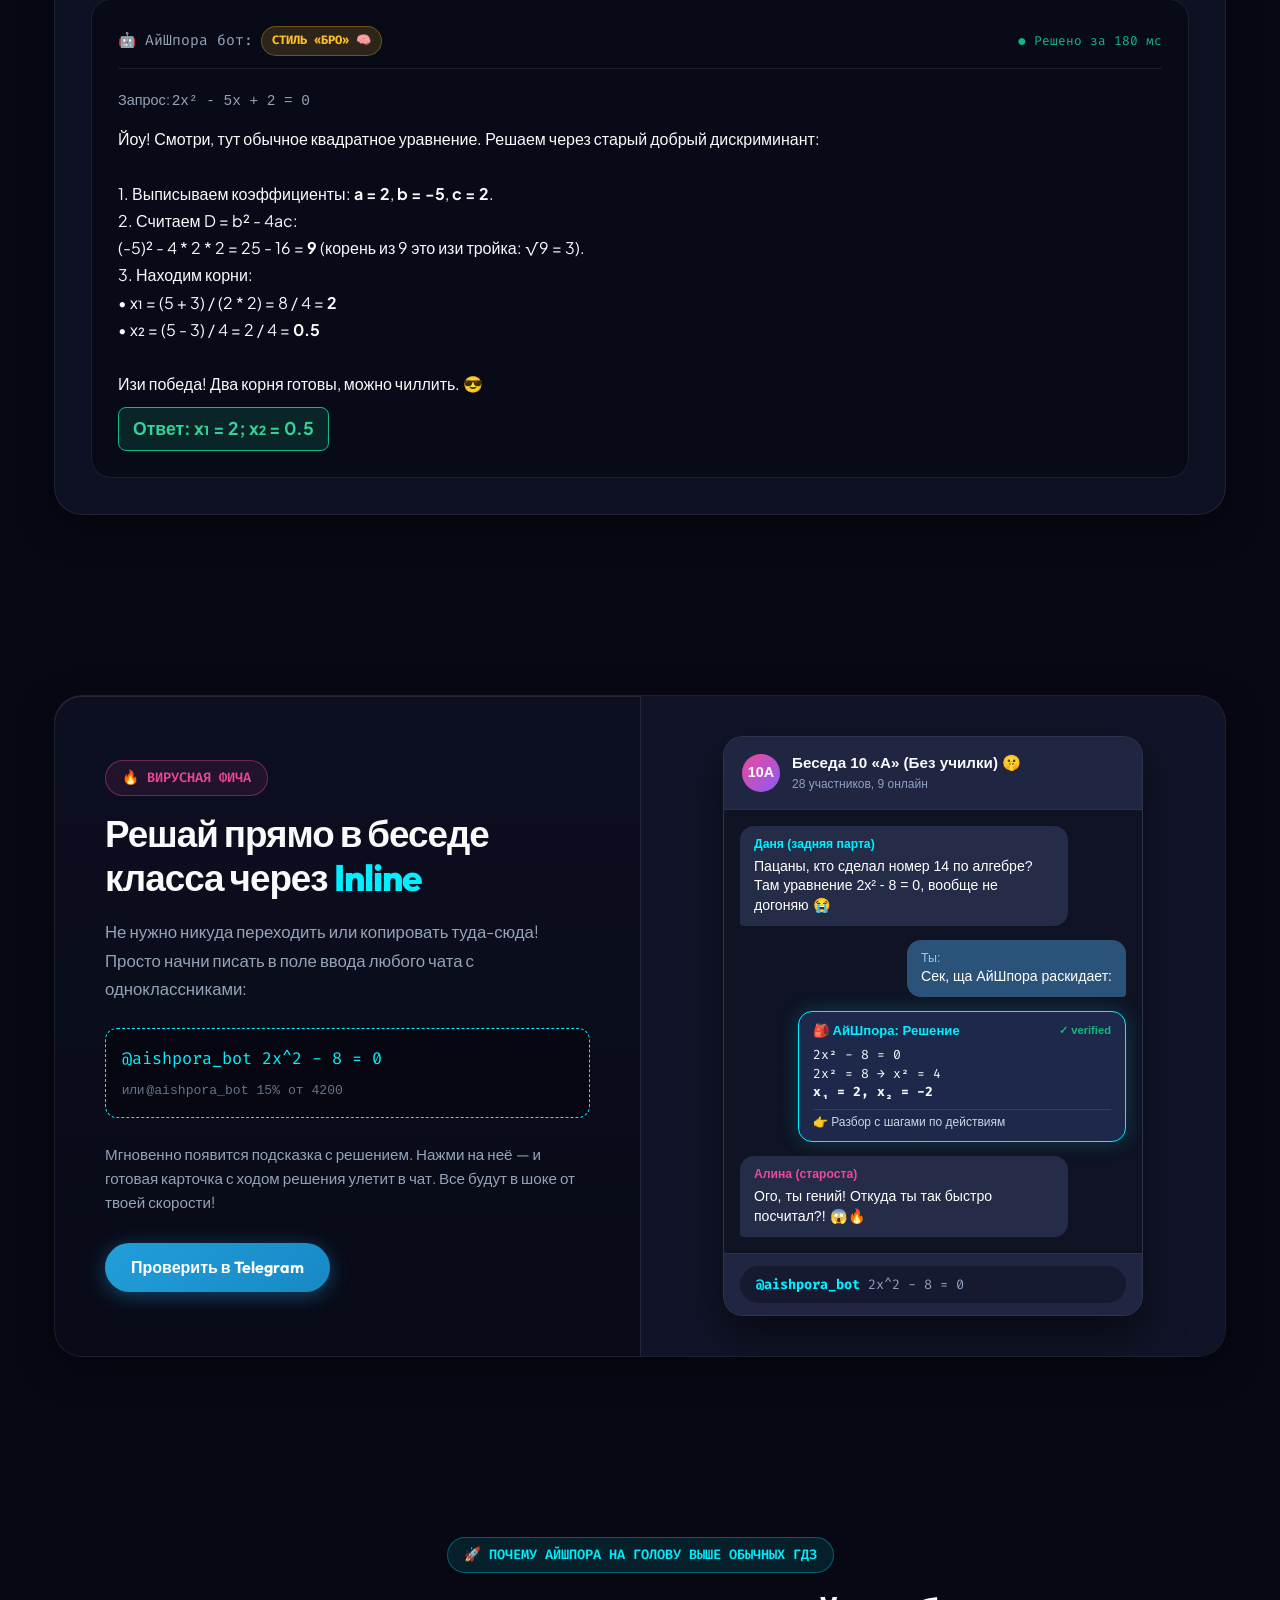
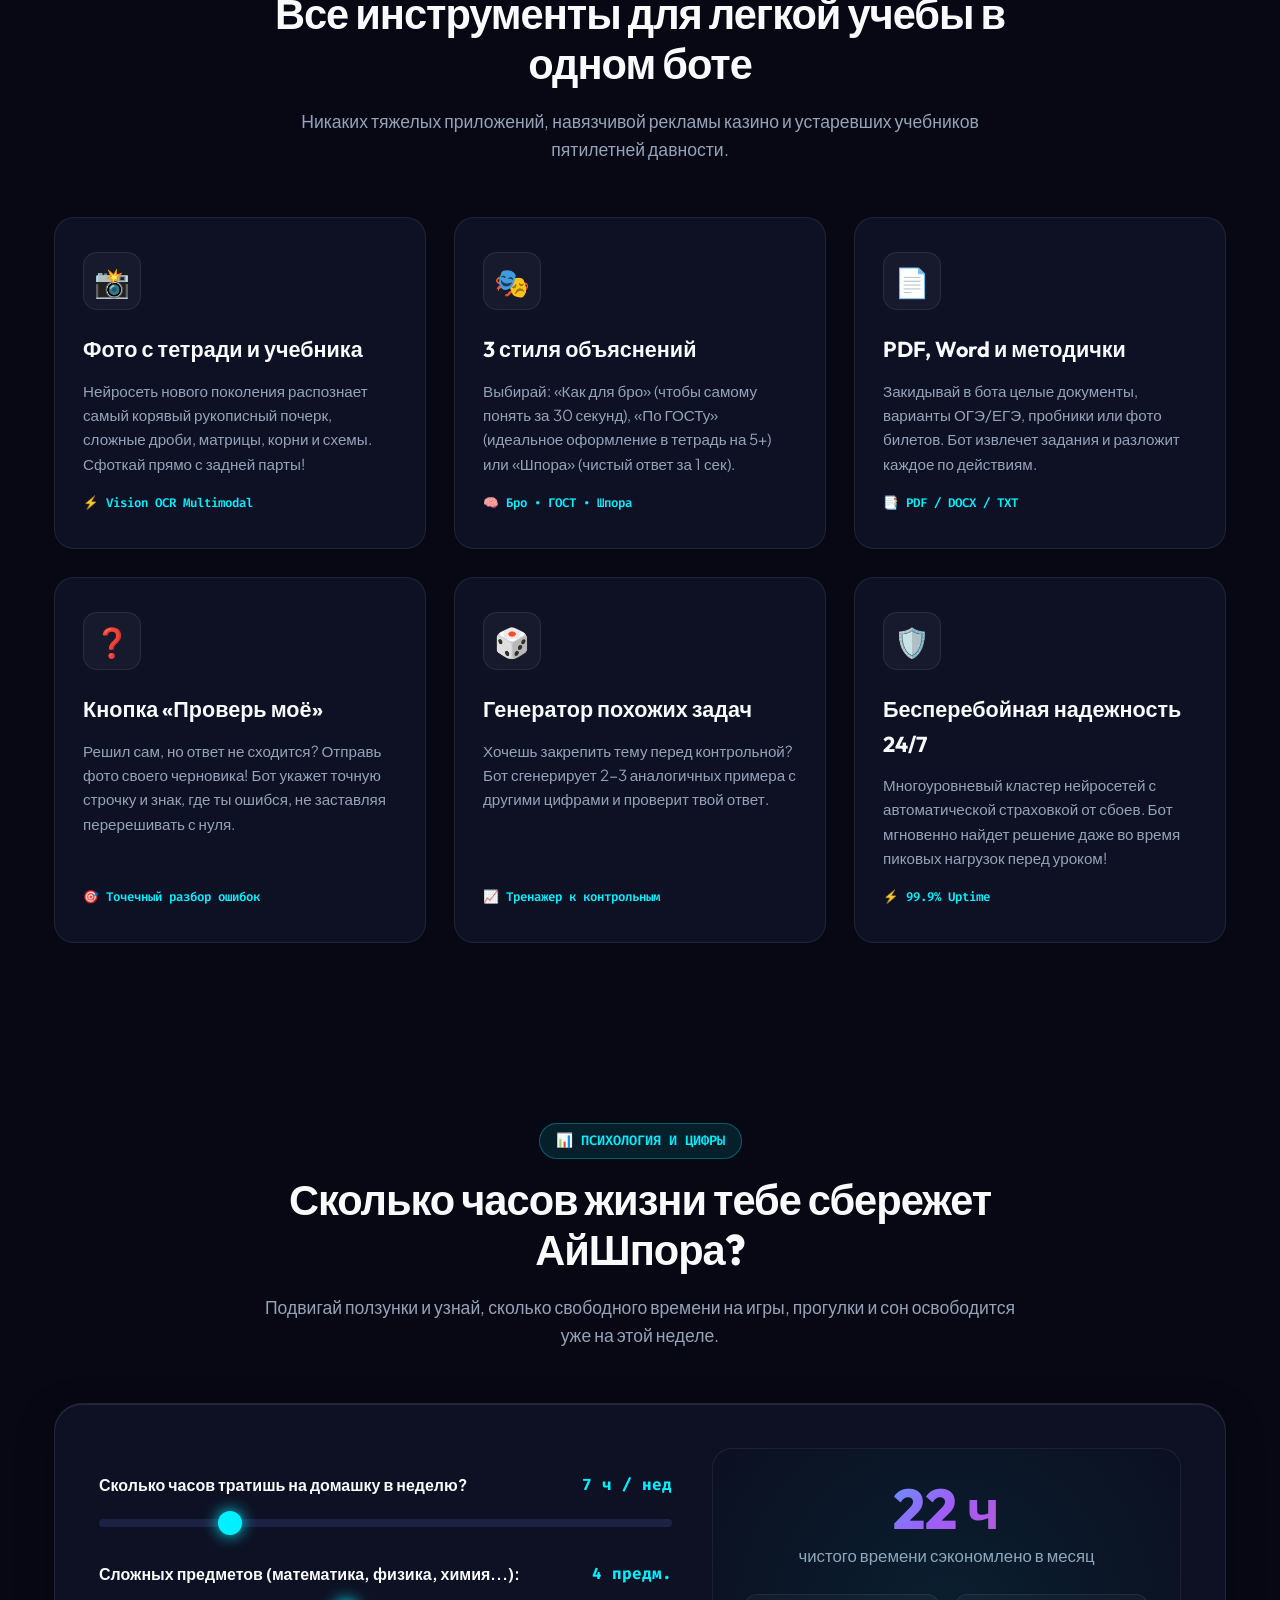
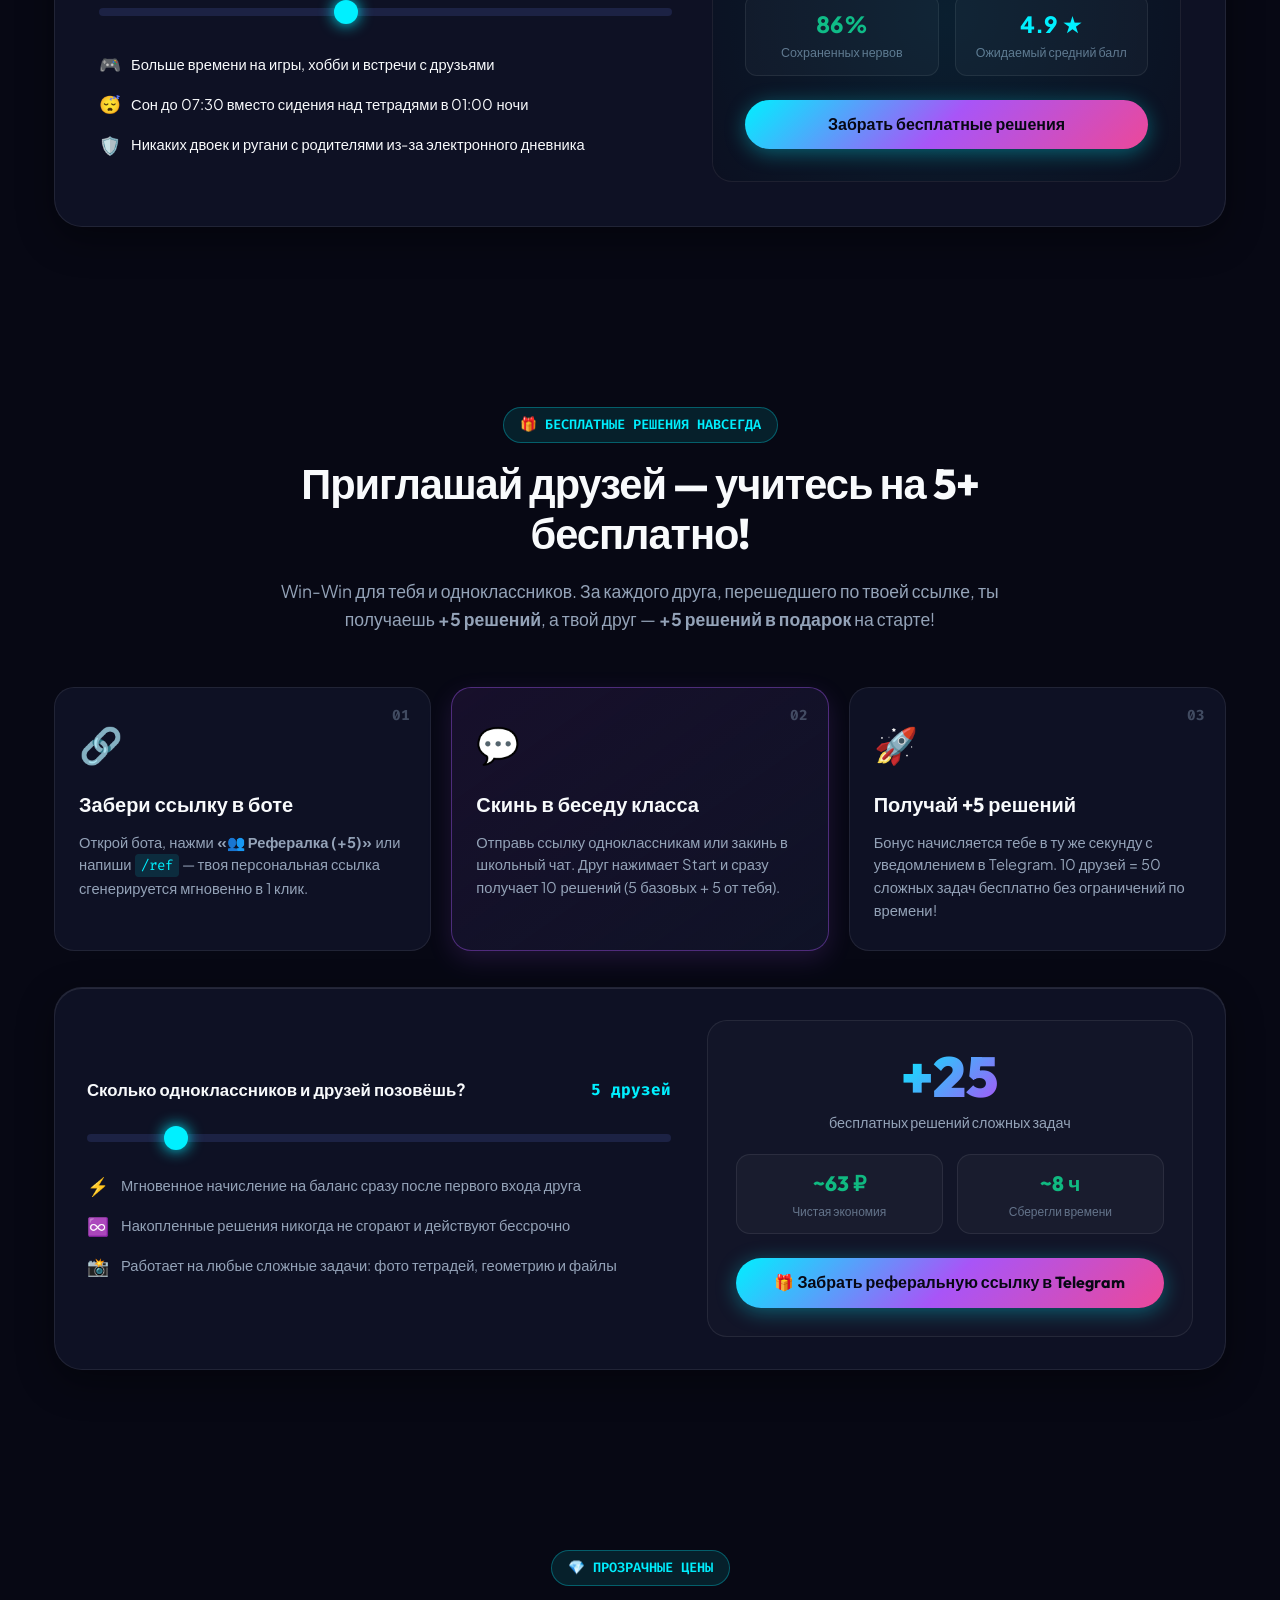
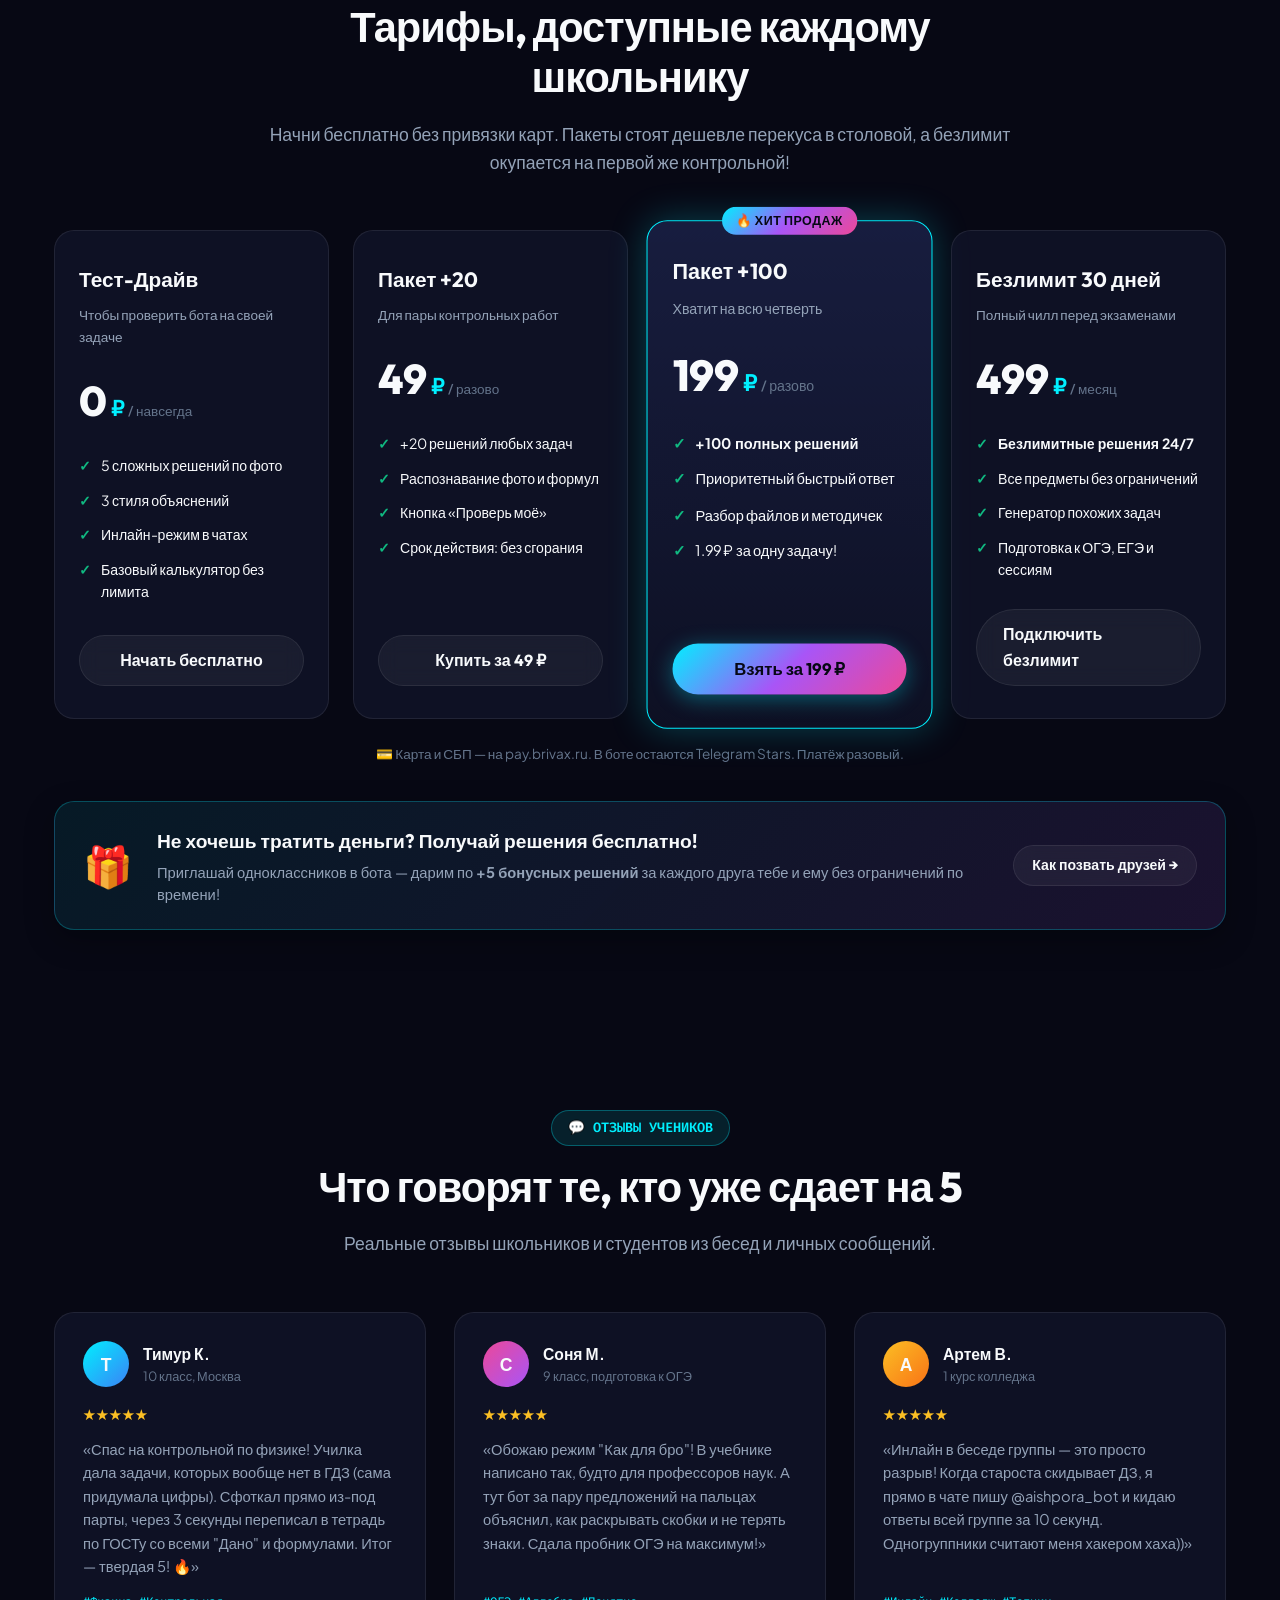
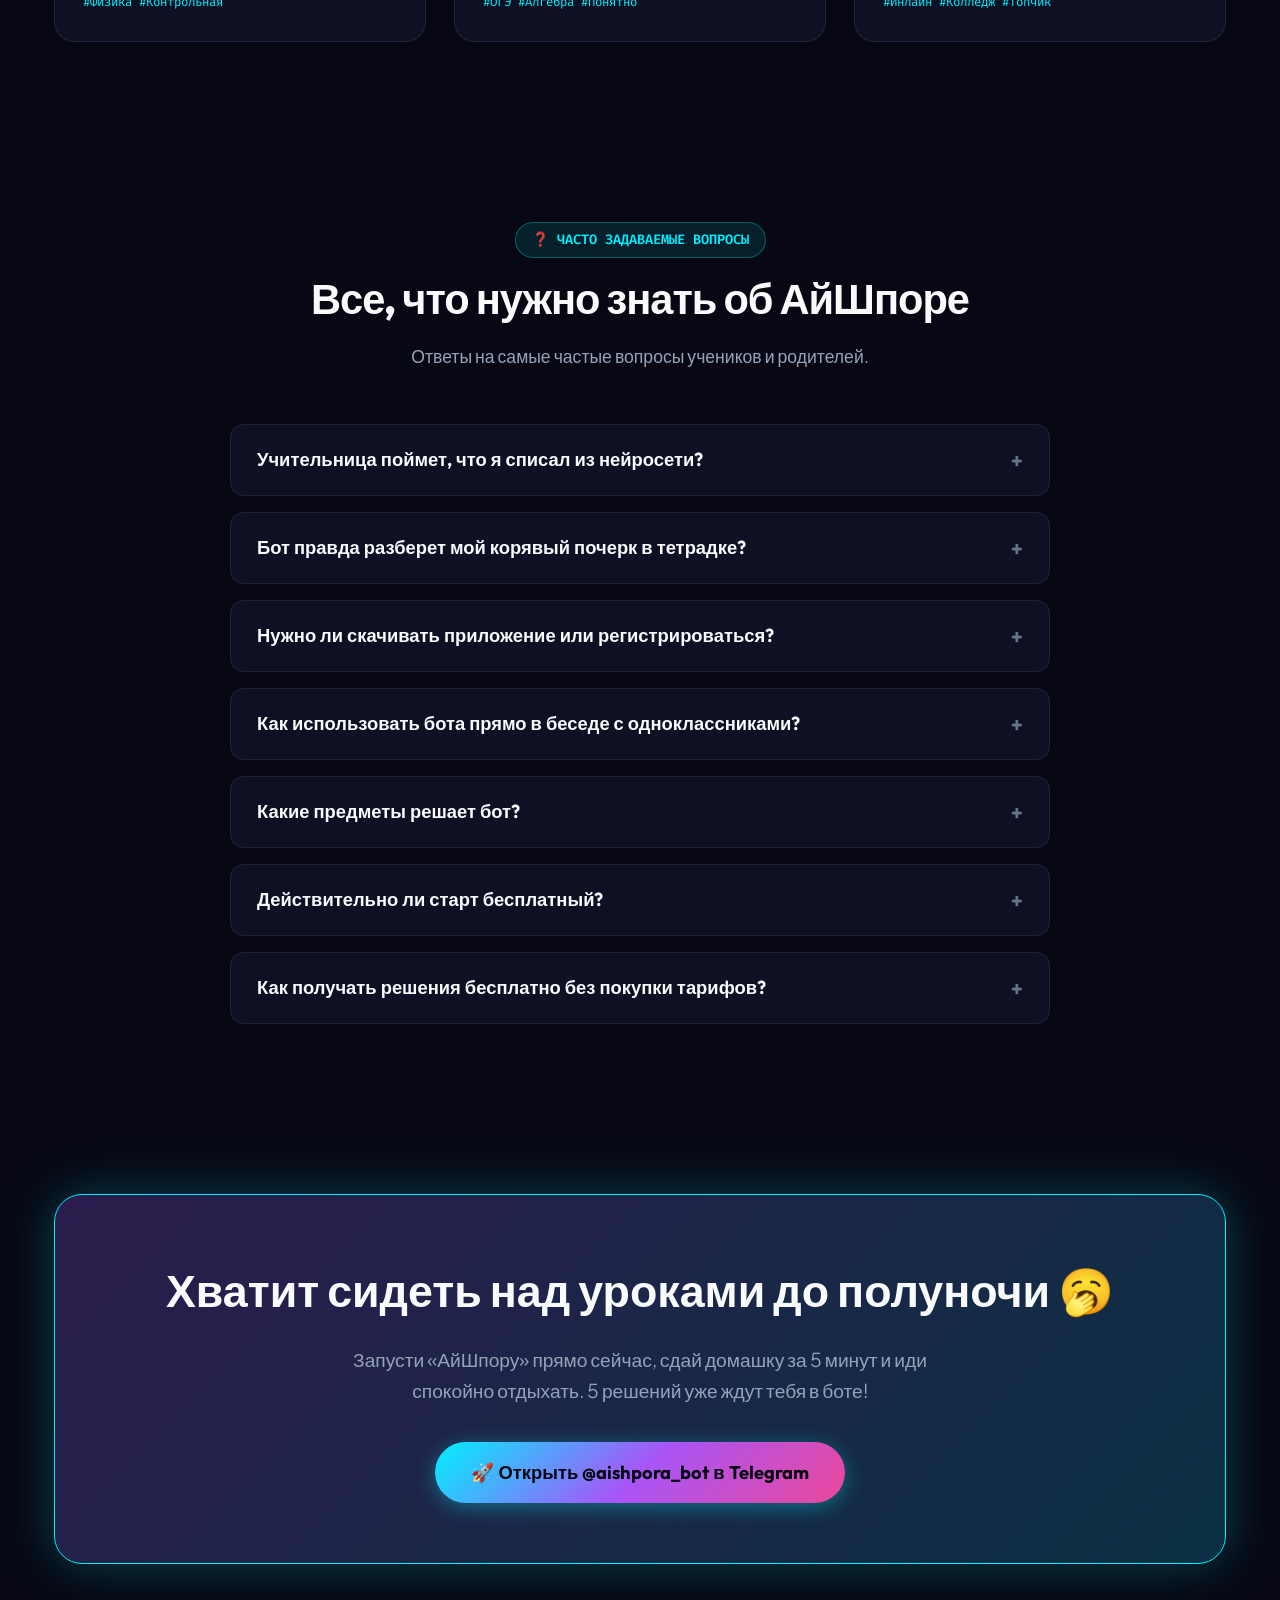
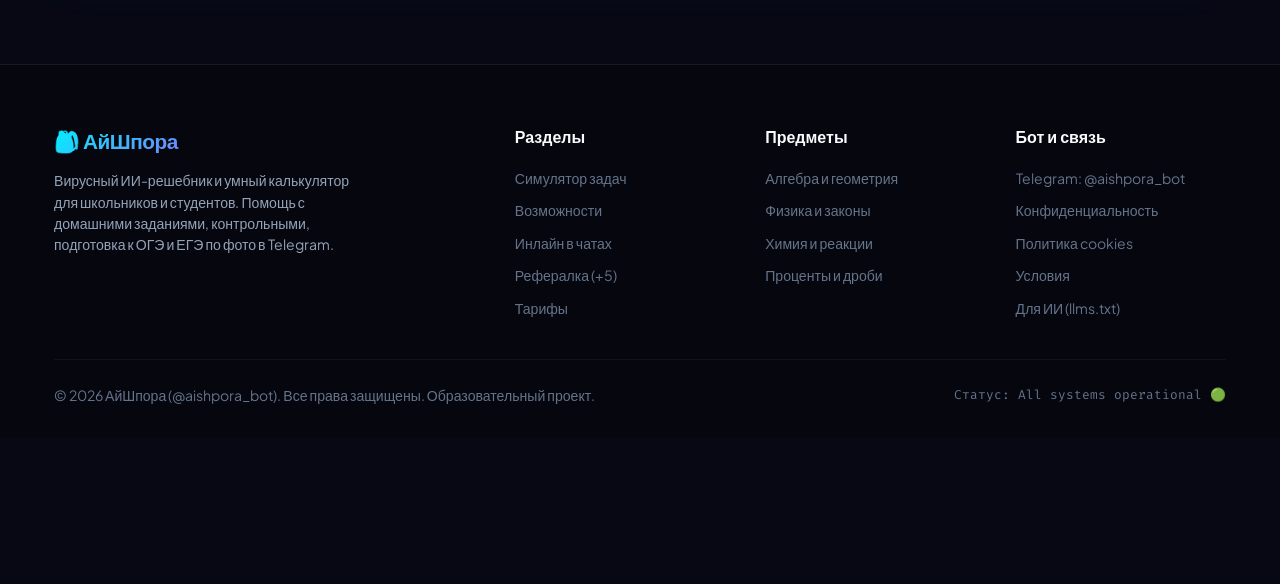
==== commit c46163f4: "fix(copy): карта и СБП на pay.brivax.ru, Stars в боте Co-authored-by: Cursor <cursoragent@cursor.com" ====
--- a/index.html
+++ b/index.html
@@ -761,7 +761,7 @@
         </div>
 
         <div style="text-align: center; margin-top: 24px; color: var(--text-dim); font-size: 0.85rem;">
-          💳 Оплата в 1 клик через СБП (Система быстрых платежей), Тинькофф, Сбер и любые банковские карты РФ.
+          💳 Карта и СБП — на pay.brivax.ru. В боте остаются Telegram Stars. Платёж разовый.
         </div>
 
         <!-- Referral Promo Banner under Tariffs -->
